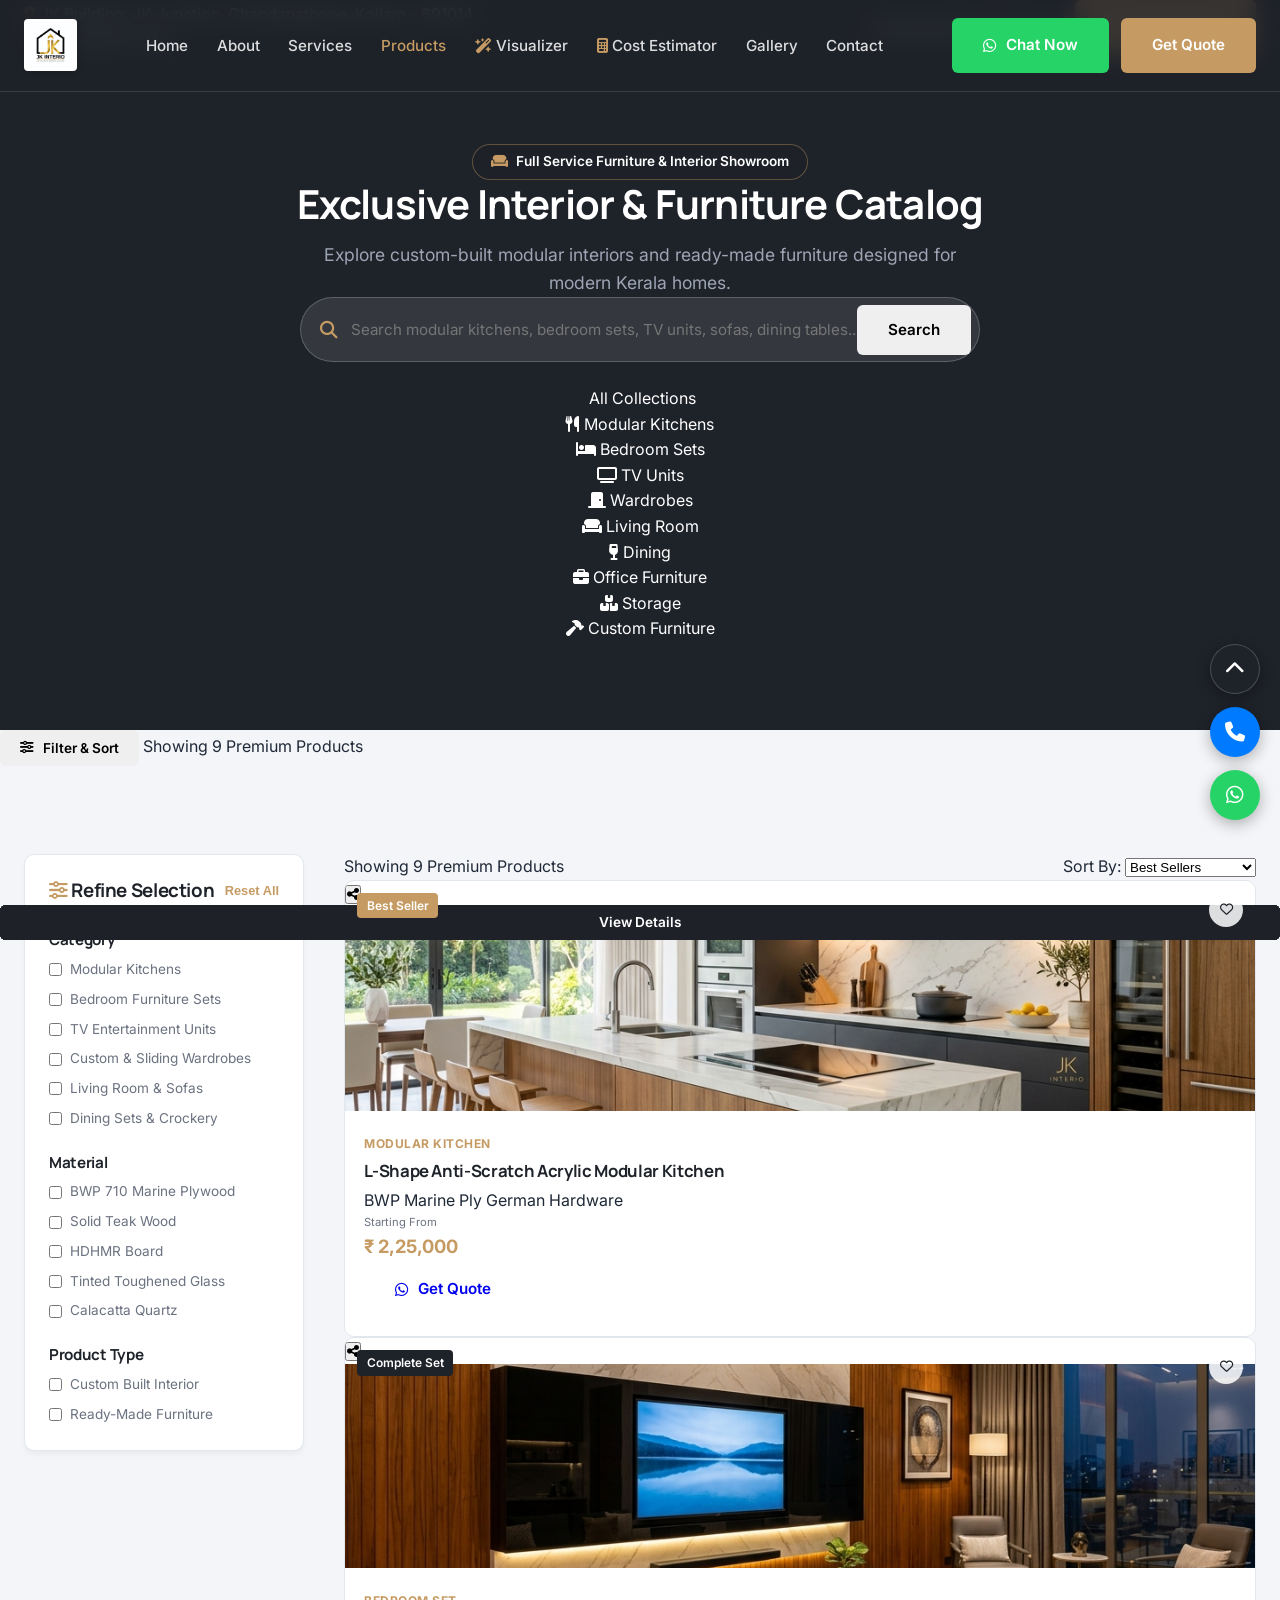
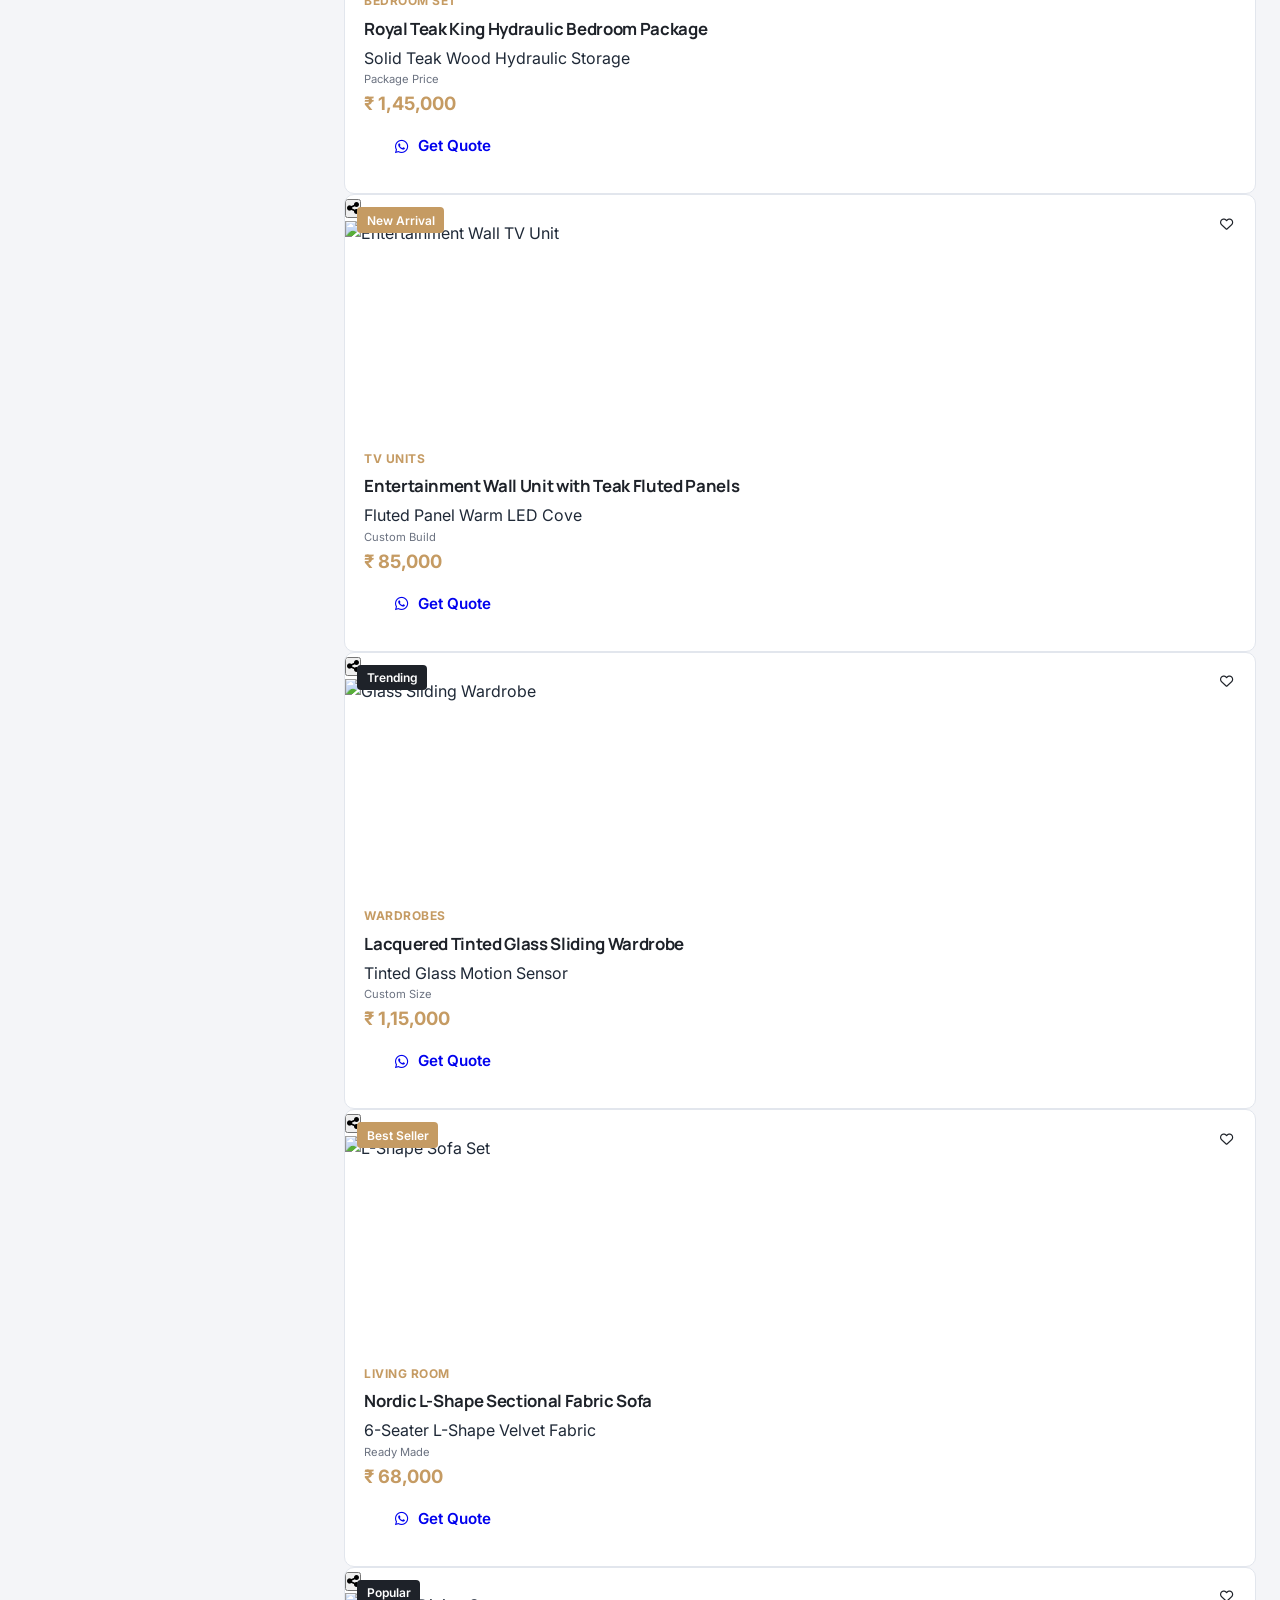
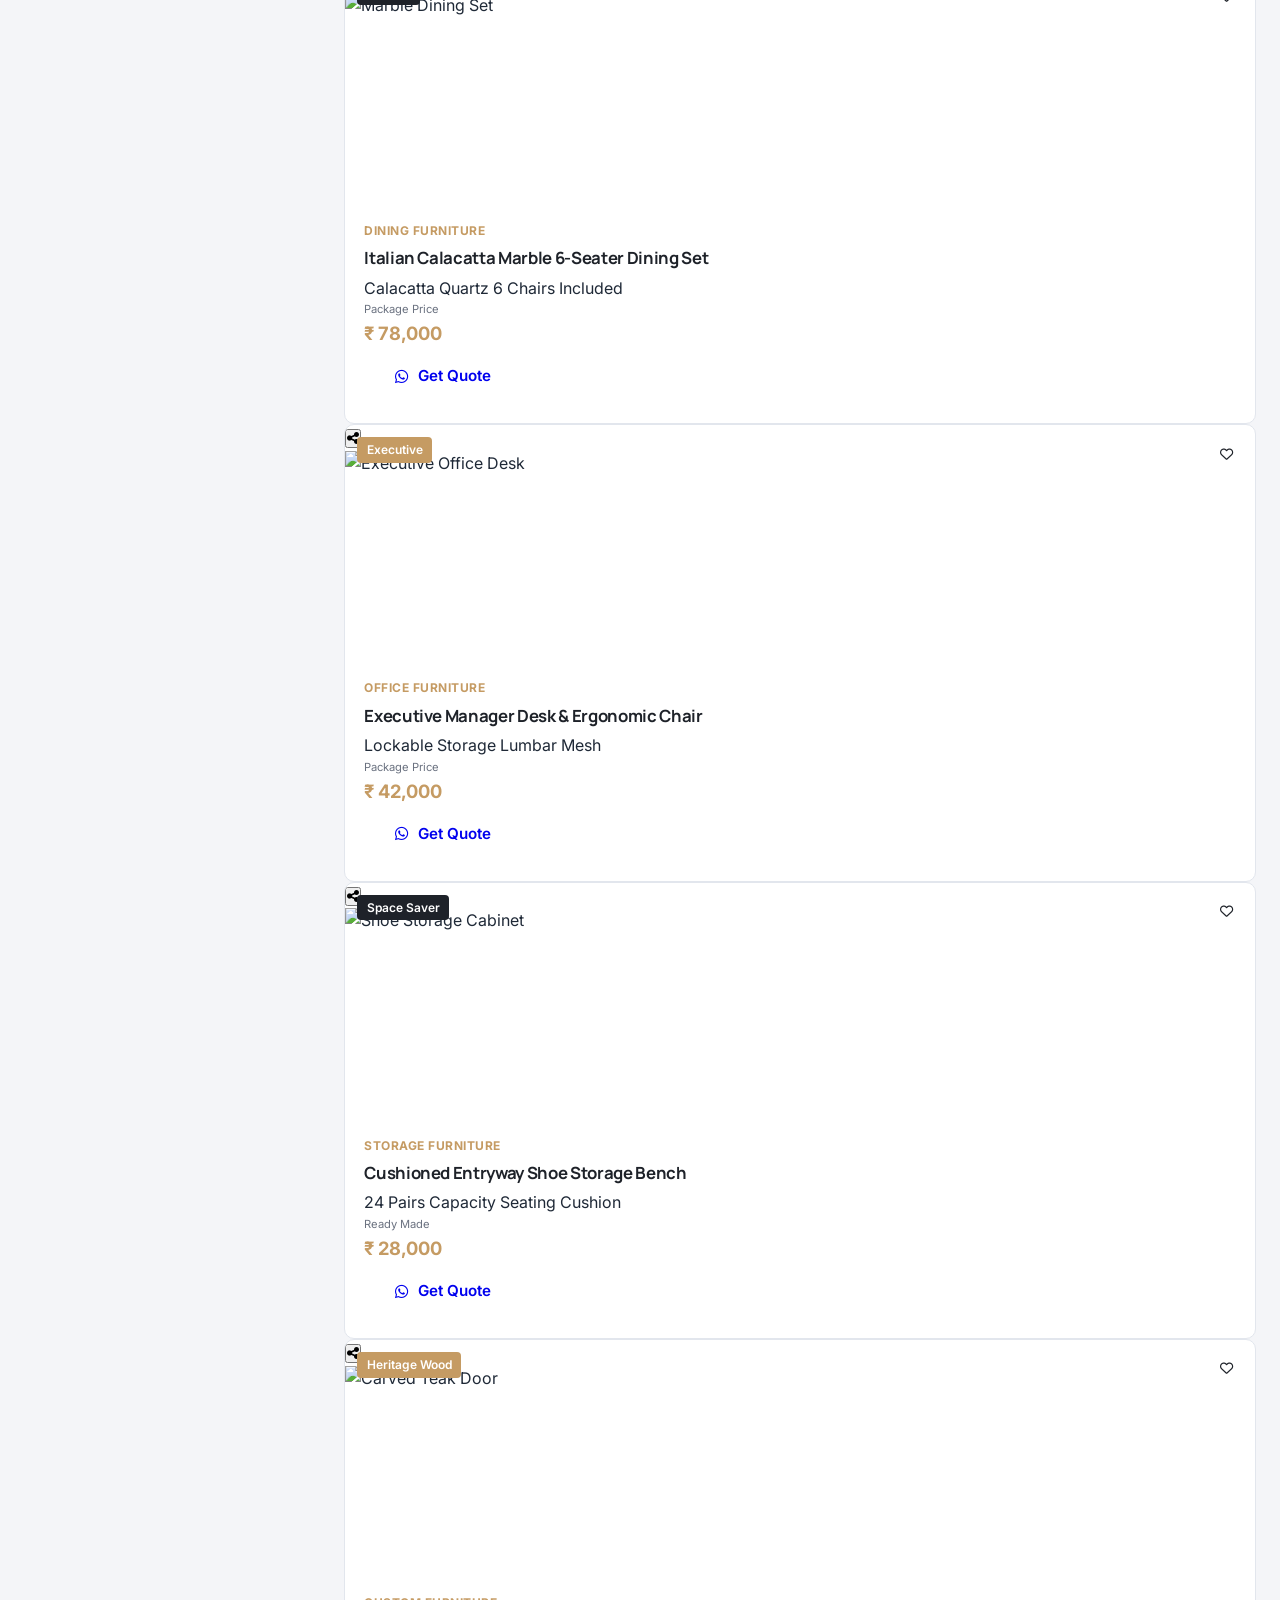
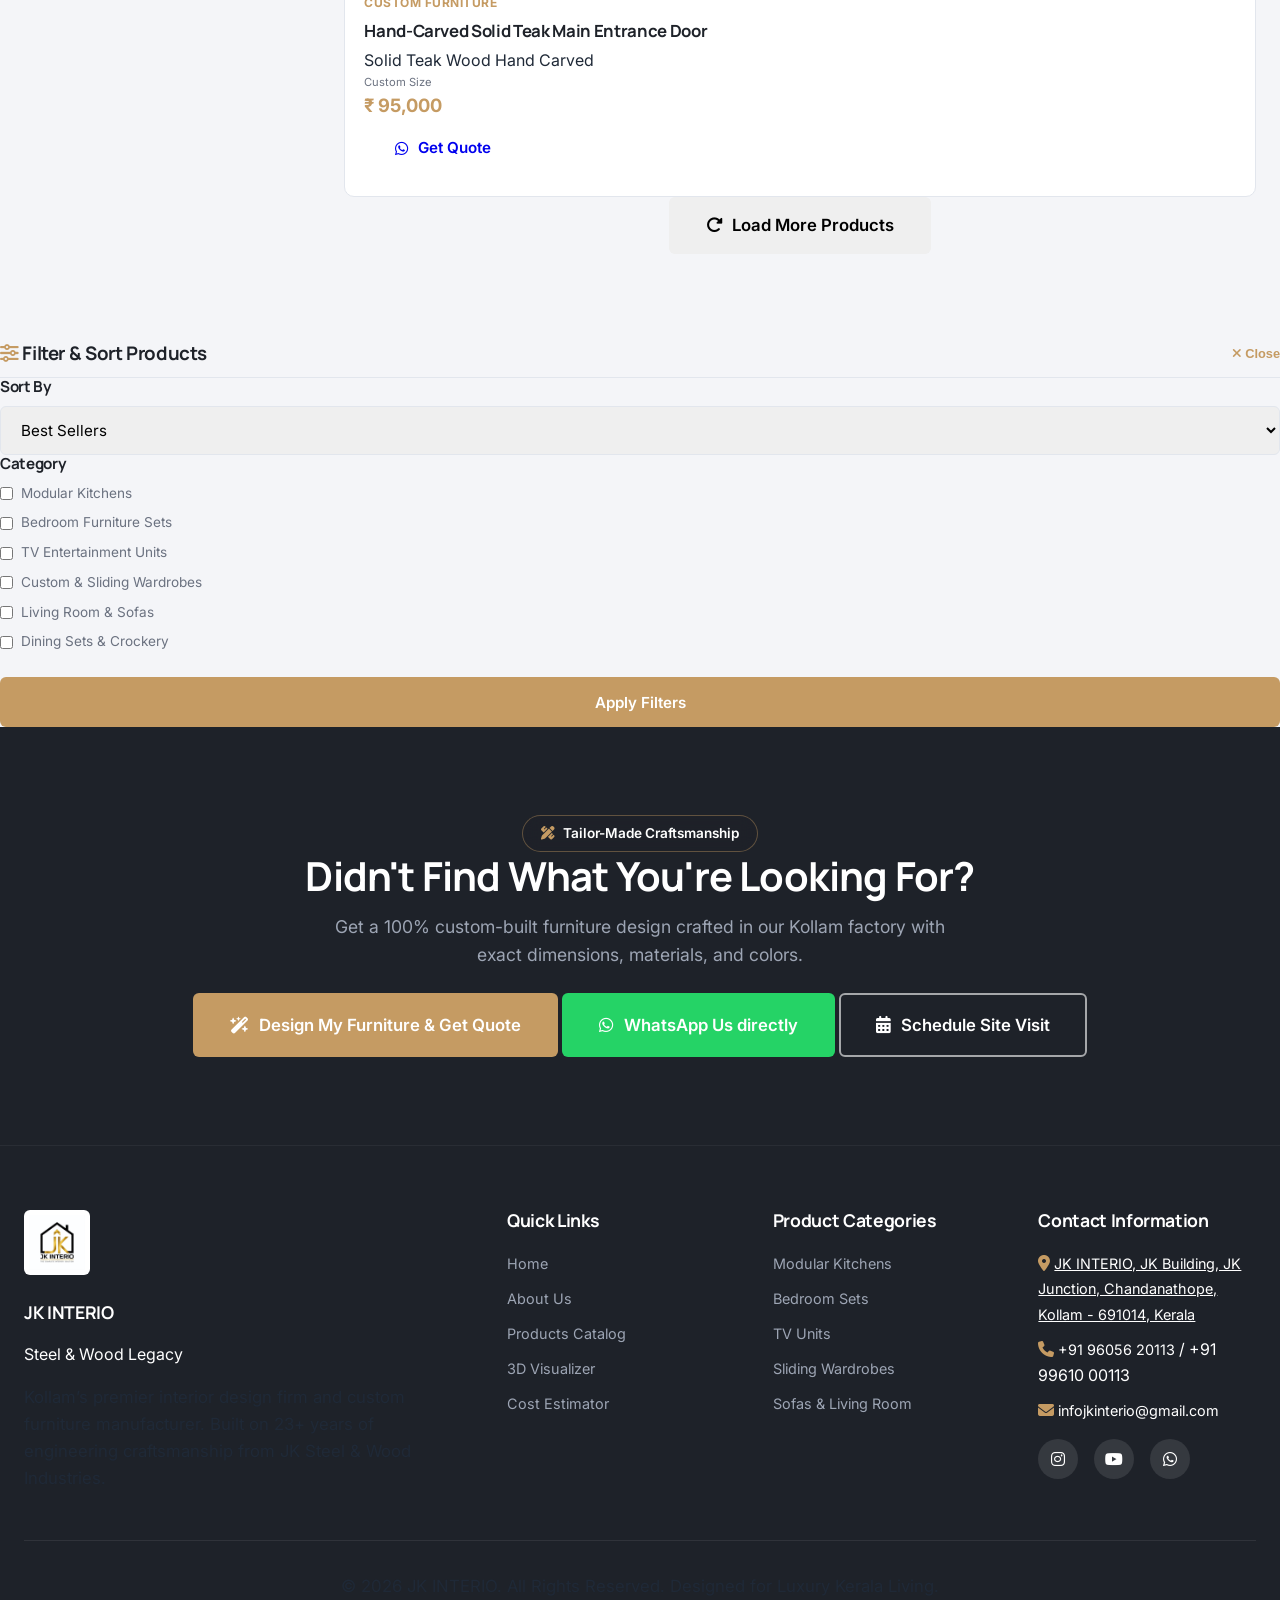
==== products.html @ 335e73d3 "Apply neat and clean minimal UI redesign to Products page with #FAFAFA matte canvas, Forest Green ac" ====
<!DOCTYPE html>
<html lang="en">
<head>
    <meta charset="UTF-8">
    <meta name="viewport" content="width=device-width, initial-scale=1.0">
    <title>Product Catalog - Ready-Made Furniture & Custom Interiors | JK INTERIO</title>
    <meta name="description" content="Explore JK INTERIO's premium collection of modular kitchens, bedroom sets, TV units, wardrobes, sofas, dining tables, and custom furniture in Kollam, Kerala.">
    
    <!-- Google Fonts: Manrope (Headings) & Inter (Body) -->
    <link rel="preconnect" href="https://fonts.googleapis.com">
    <link rel="preconnect" href="https://fonts.gstatic.com" crossorigin>
    <link href="https://fonts.googleapis.com/css2?family=Inter:wght@400;500;600&family=Manrope:wght@600;700;800&display=swap" rel="stylesheet">
    
    <!-- FontAwesome Icons -->
    <link rel="stylesheet" href="https://cdnjs.cloudflare.com/ajax/libs/font-awesome/6.4.0/css/all.min.css">
    
    <meta name="theme-color" content="#1E2229">
    <meta name="apple-mobile-web-app-capable" content="yes">
    <meta name="apple-mobile-web-app-status-bar-style" content="black-translucent">
    <link rel="manifest" href="manifest.json">
    
    <!-- Custom CSS -->
    <link rel="stylesheet" href="assets/css/style.css">
</head>
<body class="bg-light">

    <!-- Top Announcement Bar -->
    <div class="top-bar bg-dark text-white py-1">
        <div class="container flex-between">
            <div class="top-info">
                <span><i class="fa-solid fa-location-dot text-gold"></i> JK Building, JK Junction, Chandanathope, Kollam - 691014</span>
                <span class="ml-3 hide-mobile"><i class="fa-solid fa-phone text-gold"></i> +91 96056 20113</span>
            </div>
            <div class="top-actions">
                <a href="https://www.instagram.com/jkinterio2.0?igsh=MTUzcTczbXhhd2ZnYg==" target="_blank" class="text-white mr-2"><i class="fa-brands fa-instagram text-gold"></i> @jkinterio2.0</a>
                <a href="https://www.youtube.com/@jkjunction1505" target="_blank" class="text-white mr-2"><i class="fa-brands fa-youtube text-gold"></i> YouTube</a>
                <a href="https://wa.me/919605620113" target="_blank" class="btn btn-primary btn-xs"><i class="fa-brands fa-whatsapp"></i> Quick Inquiry</a>
            </div>
        </div>
    </div>

    <!-- Navigation Header -->
    <header class="navbar" id="navbar">
        <div class="container nav-container">
            <a href="index.html" class="brand-logo" id="brand-logo">
                <img src="assets/images/logo.jpg" alt="JK INTERIO Logo" class="nav-logo-img">
            </a>
            
            <nav class="nav-menu" id="nav-menu">
                <ul class="nav-list">
                    <li class="nav-item"><a href="index.html#home" class="nav-link">Home</a></li>
                    <li class="nav-item"><a href="index.html#about" class="nav-link">About</a></li>
                    <li class="nav-item"><a href="index.html#services" class="nav-link">Services</a></li>
                    <li class="nav-item"><a href="products.html" class="nav-link active">Products</a></li>
                    <li class="nav-item"><a href="index.html#visualizer" class="nav-link"><i class="fa-solid fa-wand-magic-sparkles text-gold"></i> Visualizer</a></li>
                    <li class="nav-item"><a href="index.html#estimator" class="nav-link"><i class="fa-solid fa-calculator text-gold"></i> Cost Estimator</a></li>
                    <li class="nav-item"><a href="index.html#gallery" class="nav-link">Gallery</a></li>
                    <li class="nav-item"><a href="index.html#contact" class="nav-link">Contact</a></li>
                </ul>
            </nav>

            <div class="nav-actions">
                <a href="https://wa.me/919605620113?text=Hi%20JK%20Interio%2C%20I%20am%20browsing%20your%20products%20catalog." target="_blank" class="btn btn-whatsapp hide-mobile">
                    <i class="fa-brands fa-whatsapp"></i> Chat Now
                </a>
                <a href="index.html#estimator" class="btn btn-primary id-btn-quote">Get Quote</a>
                <button class="mobile-toggle" id="mobile-toggle" aria-label="Toggle Navigation Menu">
                    <i class="fa-solid fa-bars"></i>
                </button>
            </div>
        </div>
    </header>

    <!-- Hero Search Banner -->
    <section class="catalog-hero section-padding bg-dark text-white text-center">
        <div class="container">
            <span class="badge badge-hero"><i class="fa-solid fa-couch text-gold"></i> Full Service Furniture & Interior Showroom</span>
            <h1 class="section-title text-white">Exclusive Interior & Furniture Catalog</h1>
            <p class="section-description text-light">Explore custom-built modular interiors and ready-made furniture designed for modern Kerala homes.</p>

            <!-- Clean Search Input Box -->
            <div class="catalog-search-wrapper mt-4">
                <div class="search-input-group">
                    <i class="fa-solid fa-magnifying-glass search-icon"></i>
                    <input type="text" id="catalog-search-input" class="search-input" placeholder="Search modular kitchens, bedroom sets, TV units, sofas, dining tables...">
                    <button class="btn btn-pill btn-forest" id="catalog-search-btn">Search</button>
                </div>
            </div>

            <!-- Icon-Based Category Selector (Swipeable on Mobile) -->
            <div class="cat-icon-scroll-wrapper mt-4">
                <div class="cat-icon-grid">
                    <div class="cat-icon-card active" data-cat="all"><i class="fa-solid fa-grid-2"></i> <span>All Collections</span></div>
                    <div class="cat-icon-card" data-cat="kitchen"><i class="fa-solid fa-utensils"></i> <span>Modular Kitchens</span></div>
                    <div class="cat-icon-card" data-cat="bedroom"><i class="fa-solid fa-bed"></i> <span>Bedroom Sets</span></div>
                    <div class="cat-icon-card" data-cat="tv_unit"><i class="fa-solid fa-tv"></i> <span>TV Units</span></div>
                    <div class="cat-icon-card" data-cat="wardrobe"><i class="fa-solid fa-door-closed"></i> <span>Wardrobes</span></div>
                    <div class="cat-icon-card" data-cat="living"><i class="fa-solid fa-couch"></i> <span>Living Room</span></div>
                    <div class="cat-icon-card" data-cat="dining"><i class="fa-solid fa-wine-glass"></i> <span>Dining</span></div>
                    <div class="cat-icon-card" data-cat="office"><i class="fa-solid fa-briefcase"></i> <span>Office Furniture</span></div>
                    <div class="cat-icon-card" data-cat="storage"><i class="fa-solid fa-boxes-stacked"></i> <span>Storage</span></div>
                    <div class="cat-icon-card" data-cat="custom"><i class="fa-solid fa-hammer"></i> <span>Custom Furniture</span></div>
                </div>
            </div>
        </div>
    </section>

    <!-- Mobile Filter & Sort Bar -->
    <div class="mobile-filter-bar">
        <button class="btn btn-pill-outline btn-sm" id="open-filter-sheet-btn"><i class="fa-solid fa-sliders"></i> Filter & Sort</button>
        <span class="results-count" id="mobile-results-count">Showing 9 Premium Products</span>
    </div>

    <!-- Main Product Catalog Grid Section -->
    <section class="product-catalog-section section-padding bg-fafafa">
        <div class="container">
            <div class="catalog-layout">
                <!-- Sidebar Filters (Desktop) -->
                <aside class="filter-sidebar">
                    <div class="filter-header">
                        <h3><i class="fa-solid fa-sliders text-gold"></i> Refine Selection</h3>
                        <button class="btn-text-reset" id="reset-filters-btn">Reset All</button>
                    </div>

                    <!-- Category Filter -->
                    <div class="filter-group mt-3">
                        <h4 class="filter-title">Category</h4>
                        <div class="filter-options">
                            <label class="filter-cb"><input type="checkbox" name="cat_filter" value="kitchen"> Modular Kitchens</label>
                            <label class="filter-cb"><input type="checkbox" name="cat_filter" value="bedroom"> Bedroom Furniture Sets</label>
                            <label class="filter-cb"><input type="checkbox" name="cat_filter" value="tv_unit"> TV Entertainment Units</label>
                            <label class="filter-cb"><input type="checkbox" name="cat_filter" value="wardrobe"> Custom & Sliding Wardrobes</label>
                            <label class="filter-cb"><input type="checkbox" name="cat_filter" value="living"> Living Room & Sofas</label>
                            <label class="filter-cb"><input type="checkbox" name="cat_filter" value="dining"> Dining Sets & Crockery</label>
                        </div>
                    </div>

                    <!-- Material Filter -->
                    <div class="filter-group mt-4">
                        <h4 class="filter-title">Material</h4>
                        <div class="filter-options">
                            <label class="filter-cb"><input type="checkbox" name="mat_filter" value="bwp"> BWP 710 Marine Plywood</label>
                            <label class="filter-cb"><input type="checkbox" name="mat_filter" value="teak"> Solid Teak Wood</label>
                            <label class="filter-cb"><input type="checkbox" name="mat_filter" value="hdhmr"> HDHMR Board</label>
                            <label class="filter-cb"><input type="checkbox" name="mat_filter" value="glass"> Tinted Toughened Glass</label>
                            <label class="filter-cb"><input type="checkbox" name="mat_filter" value="quartz"> Calacatta Quartz</label>
                        </div>
                    </div>

                    <!-- Product Type Filter -->
                    <div class="filter-group mt-4">
                        <h4 class="filter-title">Product Type</h4>
                        <div class="filter-options">
                            <label class="filter-cb"><input type="checkbox" name="type_filter" value="custom"> Custom Built Interior</label>
                            <label class="filter-cb"><input type="checkbox" name="type_filter" value="ready"> Ready-Made Furniture</label>
                        </div>
                    </div>
                </aside>

                <!-- Product Grid Area -->
                <main class="catalog-main">
                    <div class="catalog-top-bar flex-between mb-4 hide-mobile">
                        <span class="results-count" id="results-count">Showing 9 Premium Products</span>
                        <div class="sort-wrapper">
                            <label for="sort-select">Sort By: </label>
                            <select id="sort-select" class="form-control-sm">
                                <option value="popular">Best Sellers</option>
                                <option value="price_low">Price: Low to High</option>
                                <option value="price_high">Price: High to Low</option>
                                <option value="newest">New Arrivals</option>
                            </select>
                        </div>
                    </div>

                    <!-- Responsive Product Grid (1 to 6 Cols) -->
                    <div class="responsive-product-grid" id="products-grid">
                        <!-- Product 1: Modular Kitchen -->
                        <div class="product-card" data-cat="kitchen" data-mat="bwp" data-type="custom" data-price="225000">
                            <div class="product-img-box">
                                <span class="prod-badge bg-gold">Best Seller</span>
                                <div class="card-actions-top">
                                    <button class="btn-circle-action btn-wishlist" aria-label="Add to wishlist"><i class="fa-regular fa-heart"></i></button>
                                    <button class="btn-circle-action btn-share" aria-label="Share product"><i class="fa-solid fa-share-nodes"></i></button>
                                </div>
                                <img src="assets/images/after_kitchen.png" alt="Acrylic Modular Kitchen" loading="lazy">
                            </div>
                            <div class="product-info">
                                <div>
                                    <span class="prod-cat">Modular Kitchen</span>
                                    <h4 class="prod-title">L-Shape Anti-Scratch Acrylic Modular Kitchen</h4>
                                    <div class="prod-tags-flex">
                                        <span class="prod-tag">BWP Marine Ply</span>
                                        <span class="prod-tag">German Hardware</span>
                                    </div>
                                </div>
                                <div>
                                    <div class="price-box">
                                        <span class="price-label">Starting From</span>
                                        <span class="price-val">₹ 2,25,000</span>
                                    </div>
                                    <div class="card-cta-group">
                                        <button class="btn btn-pill-outline btn-quick-view" data-id="prod1">View Details</button>
                                        <a href="https://wa.me/919605620113?text=Hi%20JK%20Interio%2C%20I%20am%20interested%20in%20L-Shape%20Acrylic%20Modular%20Kitchen" target="_blank" class="btn btn-pill btn-charcoal"><i class="fa-brands fa-whatsapp"></i> Get Quote</a>
                                    </div>
                                </div>
                            </div>
                        </div>

                        <!-- Product 2: Bedroom Set -->
                        <div class="product-card" data-cat="bedroom" data-mat="teak" data-type="ready" data-price="145000">
                            <div class="product-img-box">
                                <span class="prod-badge">Complete Set</span>
                                <div class="card-actions-top">
                                    <button class="btn-circle-action btn-wishlist" aria-label="Add to wishlist"><i class="fa-regular fa-heart"></i></button>
                                    <button class="btn-circle-action btn-share" aria-label="Share product"><i class="fa-solid fa-share-nodes"></i></button>
                                </div>
                                <img src="assets/images/after_living.png" alt="Luxury King Bedroom Set" loading="lazy">
                            </div>
                            <div class="product-info">
                                <div>
                                    <span class="prod-cat">Bedroom Set</span>
                                    <h4 class="prod-title">Royal Teak King Hydraulic Bedroom Package</h4>
                                    <div class="prod-tags-flex">
                                        <span class="prod-tag">Solid Teak Wood</span>
                                        <span class="prod-tag">Hydraulic Storage</span>
                                    </div>
                                </div>
                                <div>
                                    <div class="price-box">
                                        <span class="price-label">Package Price</span>
                                        <span class="price-val">₹ 1,45,000</span>
                                    </div>
                                    <div class="card-cta-group">
                                        <button class="btn btn-pill-outline btn-quick-view" data-id="prod2">View Details</button>
                                        <a href="https://wa.me/919605620113?text=Hi%20JK%20Interio%2C%20I%20am%20interested%20in%20Royal%20Teak%20Bedroom%20Package" target="_blank" class="btn btn-pill btn-charcoal"><i class="fa-brands fa-whatsapp"></i> Get Quote</a>
                                    </div>
                                </div>
                            </div>
                        </div>

                        <!-- Product 3: TV Entertainment Unit -->
                        <div class="product-card" data-cat="tv_unit" data-mat="hdhmr" data-type="custom" data-price="85000">
                            <div class="product-img-box">
                                <span class="prod-badge bg-gold">New Arrival</span>
                                <div class="card-actions-top">
                                    <button class="btn-circle-action btn-wishlist" aria-label="Add to wishlist"><i class="fa-regular fa-heart"></i></button>
                                    <button class="btn-circle-action btn-share" aria-label="Share product"><i class="fa-solid fa-share-nodes"></i></button>
                                </div>
                                <img src="https://images.unsplash.com/photo-1600585154340-be6161a56a0c?auto=format&fit=crop&w=600&q=80" alt="Entertainment Wall TV Unit" loading="lazy">
                            </div>
                            <div class="product-info">
                                <div>
                                    <span class="prod-cat">TV Units</span>
                                    <h4 class="prod-title">Entertainment Wall Unit with Teak Fluted Panels</h4>
                                    <div class="prod-tags-flex">
                                        <span class="prod-tag">Fluted Panel</span>
                                        <span class="prod-tag">Warm LED Cove</span>
                                    </div>
                                </div>
                                <div>
                                    <div class="price-box">
                                        <span class="price-label">Custom Build</span>
                                        <span class="price-val">₹ 85,000</span>
                                    </div>
                                    <div class="card-cta-group">
                                        <button class="btn btn-pill-outline btn-quick-view" data-id="prod3">View Details</button>
                                        <a href="https://wa.me/919605620113?text=Hi%20JK%20Interio%2C%20I%20am%20interested%20in%20Entertainment%20TV%20Unit" target="_blank" class="btn btn-pill btn-charcoal"><i class="fa-brands fa-whatsapp"></i> Get Quote</a>
                                    </div>
                                </div>
                            </div>
                        </div>

                        <!-- Product 4: Wardrobe -->
                        <div class="product-card" data-cat="wardrobe" data-mat="glass" data-type="custom" data-price="115000">
                            <div class="product-img-box">
                                <span class="prod-badge">Trending</span>
                                <div class="card-actions-top">
                                    <button class="btn-circle-action btn-wishlist" aria-label="Add to wishlist"><i class="fa-regular fa-heart"></i></button>
                                    <button class="btn-circle-action btn-share" aria-label="Share product"><i class="fa-solid fa-share-nodes"></i></button>
                                </div>
                                <img src="https://images.unsplash.com/photo-1558882224-dda166733046?auto=format&fit=crop&w=600&q=80" alt="Glass Sliding Wardrobe" loading="lazy">
                            </div>
                            <div class="product-info">
                                <div>
                                    <span class="prod-cat">Wardrobes</span>
                                    <h4 class="prod-title">Lacquered Tinted Glass Sliding Wardrobe</h4>
                                    <div class="prod-tags-flex">
                                        <span class="prod-tag">Tinted Glass</span>
                                        <span class="prod-tag">Motion Sensor</span>
                                    </div>
                                </div>
                                <div>
                                    <div class="price-box">
                                        <span class="price-label">Custom Size</span>
                                        <span class="price-val">₹ 1,15,000</span>
                                    </div>
                                    <div class="card-cta-group">
                                        <button class="btn btn-pill-outline btn-quick-view" data-id="prod4">View Details</button>
                                        <a href="https://wa.me/919605620113?text=Hi%20JK%20Interio%2C%20I%20am%20interested%20in%20Tinted%20Glass%20Wardrobe" target="_blank" class="btn btn-pill btn-charcoal"><i class="fa-brands fa-whatsapp"></i> Get Quote</a>
                                    </div>
                                </div>
                            </div>
                        </div>

                        <!-- Product 5: Living Room Sofa -->
                        <div class="product-card" data-cat="living" data-mat="teak" data-type="ready" data-price="68000">
                            <div class="product-img-box">
                                <span class="prod-badge bg-gold">Best Seller</span>
                                <div class="card-actions-top">
                                    <button class="btn-circle-action btn-wishlist" aria-label="Add to wishlist"><i class="fa-regular fa-heart"></i></button>
                                    <button class="btn-circle-action btn-share" aria-label="Share product"><i class="fa-solid fa-share-nodes"></i></button>
                                </div>
                                <img src="https://images.unsplash.com/photo-1555041469-a586c61ea9bc?auto=format&fit=crop&w=600&q=80" alt="L-Shape Sofa Set" loading="lazy">
                            </div>
                            <div class="product-info">
                                <div>
                                    <span class="prod-cat">Living Room</span>
                                    <h4 class="prod-title">Nordic L-Shape Sectional Fabric Sofa</h4>
                                    <div class="prod-tags-flex">
                                        <span class="prod-tag">6-Seater L-Shape</span>
                                        <span class="prod-tag">Velvet Fabric</span>
                                    </div>
                                </div>
                                <div>
                                    <div class="price-box">
                                        <span class="price-label">Ready Made</span>
                                        <span class="price-val">₹ 68,000</span>
                                    </div>
                                    <div class="card-cta-group">
                                        <button class="btn btn-pill-outline btn-quick-view" data-id="prod5">View Details</button>
                                        <a href="https://wa.me/919605620113?text=Hi%20JK%20Interio%2C%20I%20am%20interested%20in%20Nordic%20L-Shape%20Sofa" target="_blank" class="btn btn-pill btn-charcoal"><i class="fa-brands fa-whatsapp"></i> Get Quote</a>
                                    </div>
                                </div>
                            </div>
                        </div>

                        <!-- Product 6: Dining Set -->
                        <div class="product-card" data-cat="dining" data-mat="quartz" data-type="ready" data-price="78000">
                            <div class="product-img-box">
                                <span class="prod-badge">Popular</span>
                                <div class="card-actions-top">
                                    <button class="btn-circle-action btn-wishlist" aria-label="Add to wishlist"><i class="fa-regular fa-heart"></i></button>
                                    <button class="btn-circle-action btn-share" aria-label="Share product"><i class="fa-solid fa-share-nodes"></i></button>
                                </div>
                                <img src="https://images.unsplash.com/photo-1617806118233-18e1de247200?auto=format&fit=crop&w=600&q=80" alt="Marble Dining Set" loading="lazy">
                            </div>
                            <div class="product-info">
                                <div>
                                    <span class="prod-cat">Dining Furniture</span>
                                    <h4 class="prod-title">Italian Calacatta Marble 6-Seater Dining Set</h4>
                                    <div class="prod-tags-flex">
                                        <span class="prod-tag">Calacatta Quartz</span>
                                        <span class="prod-tag">6 Chairs Included</span>
                                    </div>
                                </div>
                                <div>
                                    <div class="price-box">
                                        <span class="price-label">Package Price</span>
                                        <span class="price-val">₹ 78,000</span>
                                    </div>
                                    <div class="card-cta-group">
                                        <button class="btn btn-pill-outline btn-quick-view" data-id="prod6">View Details</button>
                                        <a href="https://wa.me/919605620113?text=Hi%20JK%20Interio%2C%20I%20am%20interested%20in%20Italian%20Marble%20Dining%20Set" target="_blank" class="btn btn-pill btn-charcoal"><i class="fa-brands fa-whatsapp"></i> Get Quote</a>
                                    </div>
                                </div>
                            </div>
                        </div>

                        <!-- Product 7: Office Desk -->
                        <div class="product-card" data-cat="office" data-mat="bwp" data-type="ready" data-price="42000">
                            <div class="product-img-box">
                                <span class="prod-badge bg-gold">Executive</span>
                                <div class="card-actions-top">
                                    <button class="btn-circle-action btn-wishlist" aria-label="Add to wishlist"><i class="fa-regular fa-heart"></i></button>
                                    <button class="btn-circle-action btn-share" aria-label="Share product"><i class="fa-solid fa-share-nodes"></i></button>
                                </div>
                                <img src="https://images.unsplash.com/photo-1524758631624-e2822e304c36?auto=format&fit=crop&w=600&q=80" alt="Executive Office Desk" loading="lazy">
                            </div>
                            <div class="product-info">
                                <div>
                                    <span class="prod-cat">Office Furniture</span>
                                    <h4 class="prod-title">Executive Manager Desk & Ergonomic Chair</h4>
                                    <div class="prod-tags-flex">
                                        <span class="prod-tag">Lockable Storage</span>
                                        <span class="prod-tag">Lumbar Mesh</span>
                                    </div>
                                </div>
                                <div>
                                    <div class="price-box">
                                        <span class="price-label">Package Price</span>
                                        <span class="price-val">₹ 42,000</span>
                                    </div>
                                    <div class="card-cta-group">
                                        <button class="btn btn-pill-outline btn-quick-view" data-id="prod7">View Details</button>
                                        <a href="https://wa.me/919605620113?text=Hi%20JK%20Interio%2C%20I%20am%20interested%20in%20Executive%20Office%20Desk" target="_blank" class="btn btn-pill btn-charcoal"><i class="fa-brands fa-whatsapp"></i> Get Quote</a>
                                    </div>
                                </div>
                            </div>
                        </div>

                        <!-- Product 8: Storage Bench -->
                        <div class="product-card" data-cat="storage" data-mat="teak" data-type="ready" data-price="28000">
                            <div class="product-img-box">
                                <span class="prod-badge">Space Saver</span>
                                <div class="card-actions-top">
                                    <button class="btn-circle-action btn-wishlist" aria-label="Add to wishlist"><i class="fa-regular fa-heart"></i></button>
                                    <button class="btn-circle-action btn-share" aria-label="Share product"><i class="fa-solid fa-share-nodes"></i></button>
                                </div>
                                <img src="https://images.unsplash.com/photo-1595428774223-ef52624120d2?auto=format&fit=crop&w=600&q=80" alt="Shoe Storage Cabinet" loading="lazy">
                            </div>
                            <div class="product-info">
                                <div>
                                    <span class="prod-cat">Storage Furniture</span>
                                    <h4 class="prod-title">Cushioned Entryway Shoe Storage Bench</h4>
                                    <div class="prod-tags-flex">
                                        <span class="prod-tag">24 Pairs Capacity</span>
                                        <span class="prod-tag">Seating Cushion</span>
                                    </div>
                                </div>
                                <div>
                                    <div class="price-box">
                                        <span class="price-label">Ready Made</span>
                                        <span class="price-val">₹ 28,000</span>
                                    </div>
                                    <div class="card-cta-group">
                                        <button class="btn btn-pill-outline btn-quick-view" data-id="prod8">View Details</button>
                                        <a href="https://wa.me/919605620113?text=Hi%20JK%20Interio%2C%20I%20am%20interested%20in%20Cushioned%20Shoe%20Rack" target="_blank" class="btn btn-pill btn-charcoal"><i class="fa-brands fa-whatsapp"></i> Get Quote</a>
                                    </div>
                                </div>
                            </div>
                        </div>

                        <!-- Product 9: Custom Main Door -->
                        <div class="product-card" data-cat="custom" data-mat="teak" data-type="custom" data-price="95000">
                            <div class="product-img-box">
                                <span class="prod-badge bg-gold">Heritage Wood</span>
                                <div class="card-actions-top">
                                    <button class="btn-circle-action btn-wishlist" aria-label="Add to wishlist"><i class="fa-regular fa-heart"></i></button>
                                    <button class="btn-circle-action btn-share" aria-label="Share product"><i class="fa-solid fa-share-nodes"></i></button>
                                </div>
                                <img src="https://images.unsplash.com/photo-1513694203232-719a280e022f?auto=format&fit=crop&w=600&q=80" alt="Carved Teak Door" loading="lazy">
                            </div>
                            <div class="product-info">
                                <div>
                                    <span class="prod-cat">Custom Furniture</span>
                                    <h4 class="prod-title">Hand-Carved Solid Teak Main Entrance Door</h4>
                                    <div class="prod-tags-flex">
                                        <span class="prod-tag">Solid Teak Wood</span>
                                        <span class="prod-tag">Hand Carved</span>
                                    </div>
                                </div>
                                <div>
                                    <div class="price-box">
                                        <span class="price-label">Custom Size</span>
                                        <span class="price-val">₹ 95,000</span>
                                    </div>
                                    <div class="card-cta-group">
                                        <button class="btn btn-pill-outline btn-quick-view" data-id="prod9">View Details</button>
                                        <a href="https://wa.me/919605620113?text=Hi%20JK%20Interio%2C%20I%20am%20interested%20in%20Solid%20Teak%20Main%20Door" target="_blank" class="btn btn-pill btn-charcoal"><i class="fa-brands fa-whatsapp"></i> Get Quote</a>
                                    </div>
                                </div>
                            </div>
                        </div>
                    </div>

                    <!-- Load More Products CTA -->
                    <div class="text-center mt-5">
                        <button class="btn btn-pill-outline btn-lg" id="load-more-btn"><i class="fa-solid fa-rotate-right"></i> Load More Products</button>
                    </div>
                </main>
            </div>
        </div>
    </section>

    <!-- Mobile Bottom-Sheet Filter Panel -->
    <div class="bottom-sheet-overlay" id="filter-bottom-sheet">
        <div class="bottom-sheet-card">
            <div class="sheet-handle"></div>
            <div class="filter-header mb-3">
                <h3><i class="fa-solid fa-sliders text-gold"></i> Filter & Sort Products</h3>
                <button class="btn-text-reset" id="close-filter-sheet-btn"><i class="fa-solid fa-xmark"></i> Close</button>
            </div>
            
            <!-- Sort Options -->
            <div class="filter-group mb-3">
                <h4 class="filter-title">Sort By</h4>
                <select id="mobile-sort-select" class="form-control mb-3">
                    <option value="popular">Best Sellers</option>
                    <option value="price_low">Price: Low to High</option>
                    <option value="price_high">Price: High to Low</option>
                    <option value="newest">New Arrivals</option>
                </select>
            </div>

            <!-- Category Filter -->
            <div class="filter-group mb-3">
                <h4 class="filter-title">Category</h4>
                <div class="filter-options">
                    <label class="filter-cb"><input type="checkbox" name="cat_filter" value="kitchen"> Modular Kitchens</label>
                    <label class="filter-cb"><input type="checkbox" name="cat_filter" value="bedroom"> Bedroom Furniture Sets</label>
                    <label class="filter-cb"><input type="checkbox" name="cat_filter" value="tv_unit"> TV Entertainment Units</label>
                    <label class="filter-cb"><input type="checkbox" name="cat_filter" value="wardrobe"> Custom & Sliding Wardrobes</label>
                    <label class="filter-cb"><input type="checkbox" name="cat_filter" value="living"> Living Room & Sofas</label>
                    <label class="filter-cb"><input type="checkbox" name="cat_filter" value="dining"> Dining Sets & Crockery</label>
                </div>
            </div>

            <button class="btn btn-primary btn-block mt-4" id="apply-filters-btn">Apply Filters</button>
        </div>
    </div>

    <!-- Custom Furniture Design CTA -->
    <section class="custom-cta-section section-padding bg-dark text-white text-center">
        <div class="container">
            <span class="badge badge-hero"><i class="fa-solid fa-pen-ruler text-gold"></i> Tailor-Made Craftsmanship</span>
            <h2 class="section-title text-white">Didn't Find What You're Looking For?</h2>
            <p class="section-description text-light">Get a 100% custom-built furniture design crafted in our Kollam factory with exact dimensions, materials, and colors.</p>
            <div class="cta-buttons mt-4">
                <a href="index.html#estimator" class="btn btn-primary btn-lg"><i class="fa-solid fa-wand-magic-sparkles"></i> Design My Furniture & Get Quote</a>
                <a href="https://wa.me/919605620113?text=Hi%20JK%20Interio%2C%20I%20want%20to%20request%20a%20custom%20furniture%20design" target="_blank" class="btn btn-whatsapp btn-lg"><i class="fa-brands fa-whatsapp"></i> WhatsApp Us directly</a>
                <a href="index.html#contact" class="btn btn-outline btn-lg"><i class="fa-solid fa-calendar-days"></i> Schedule Site Visit</a>
            </div>
        </div>
    </section>

    <!-- Footer -->
    <footer class="footer bg-dark text-white">
        <div class="container">
            <div class="footer-grid">
                <div class="footer-col brand-col">
                    <div class="footer-logo">
                        <img src="assets/images/logo.jpg" alt="JK INTERIO Logo" class="footer-logo-img">
                        <div>
                            <h4 class="brand-title">JK INTERIO</h4>
                            <span class="brand-tagline">Steel & Wood Legacy</span>
                        </div>
                    </div>
                    <p class="footer-desc mt-3">
                        Kollam’s premier interior design firm and custom furniture manufacturer. Built on 23+ years of engineering craftsmanship from JK Steel & Wood Industries.
                    </p>
                </div>

                <div class="footer-col">
                    <h4 class="footer-title">Quick Links</h4>
                    <ul class="footer-links">
                        <li><a href="index.html#home">Home</a></li>
                        <li><a href="index.html#about">About Us</a></li>
                        <li><a href="products.html">Products Catalog</a></li>
                        <li><a href="index.html#visualizer">3D Visualizer</a></li>
                        <li><a href="index.html#estimator">Cost Estimator</a></li>
                    </ul>
                </div>

                <div class="footer-col">
                    <h4 class="footer-title">Product Categories</h4>
                    <ul class="footer-links">
                        <li><a href="products.html?cat=kitchen">Modular Kitchens</a></li>
                        <li><a href="products.html?cat=bedroom">Bedroom Sets</a></li>
                        <li><a href="products.html?cat=tv_unit">TV Units</a></li>
                        <li><a href="products.html?cat=wardrobe">Sliding Wardrobes</a></li>
                        <li><a href="products.html?cat=living">Sofas & Living Room</a></li>
                    </ul>
                </div>

                <div class="footer-col">
                    <h4 class="footer-title">Contact Information</h4>
                    <ul class="footer-contact-list">
                        <li>
                            <i class="fa-solid fa-location-dot text-gold"></i>
                            <span><a href="https://www.google.com/maps/place/JK+Interio/@8.9314688,76.6360294,19z/data=!4m6!3m5!1s0x3b05e34400dd8e37:0x53a797e6b0e69754!8m2!3d8.9316887!4d76.635861!16s%2Fg%2F11j352w01v?entry=ttu&g_ep=EgoyMDI2MDgwMi4wIKXMDSoASAFQAw%3D%3D" target="_blank" style="color: inherit; text-decoration: underline;">JK INTERIO, JK Building, JK Junction, Chandanathope, Kollam - 691014, Kerala</a></span>
                        </li>
                        <li>
                            <i class="fa-solid fa-phone text-gold"></i>
                            <span><a href="tel:+919605620113" class="text-white">+91 96056 20113</a> / +91 99610 00113</span>
                        </li>
                        <li>
                            <i class="fa-solid fa-envelope text-gold"></i>
                            <span><a href="mailto:infojkinterio@gmail.com" class="text-white">infojkinterio@gmail.com</a></span>
                        </li>
                    </ul>
                    <div class="social-links mt-3">
                        <a href="https://www.instagram.com/jkinterio2.0?igsh=MTUzcTczbXhhd2ZnYg==" target="_blank" aria-label="Instagram (@jkinterio2.0)"><i class="fa-brands fa-instagram"></i></a>
                        <a href="https://www.youtube.com/@jkjunction1505" target="_blank" aria-label="YouTube Channel (@jkjunction1505)"><i class="fa-brands fa-youtube"></i></a>
                        <a href="https://wa.me/919605620113" target="_blank" aria-label="WhatsApp"><i class="fa-brands fa-whatsapp"></i></a>
                    </div>
                </div>
            </div>

            <div class="footer-bottom text-center mt-5 pt-3">
                <p>&copy; 2026 JK INTERIO. All Rights Reserved. Designed for Luxury Kerala Living.</p>
            </div>
        </div>
    </footer>

    <!-- Quick View Modal -->
    <div class="modal-overlay" id="quick-view-modal" style="display:none;">
        <div class="modal-card">
            <button class="modal-close" id="quick-view-close">&times;</button>
            <div class="grid grid-2" id="quick-view-body">
                <div class="qv-img-box">
                    <img id="qv-img" src="assets/images/after_kitchen.png" alt="Product Image">
                </div>
                <div class="qv-details">
                    <span class="badge badge-hero" id="qv-cat">Modular Kitchen</span>
                    <h3 id="qv-title">L-Shape Anti-Scratch Acrylic Modular Kitchen</h3>
                    <p id="qv-desc">Full factory precision CNC edge banding with marine grade plywood.</p>
                    <div class="qv-price-box mt-3 mb-3">
                        <span class="price-label">Price Estimate</span>
                        <h2 id="qv-price">₹ 2,25,000</h2>
                    </div>
                    <ul class="qv-features-list mb-4">
                        <li><i class="fa-solid fa-check text-gold"></i> 10-Year Water & Termite Anti-Swelling Guarantee</li>
                        <li><i class="fa-solid fa-check text-gold"></i> Soft-Close Motion German Hettich Fittings</li>
                        <li><i class="fa-solid fa-check text-gold"></i> Easy EMI Available (Zero Downpayment options)</li>
                    </ul>
                    <div class="qv-actions flex-between">
                        <a href="https://wa.me/919605620113" target="_blank" id="qv-whatsapp-link" class="btn btn-whatsapp"><i class="fa-brands fa-whatsapp"></i> Inquiry via WhatsApp</a>
                        <a href="index.html#estimator" class="btn btn-primary"><i class="fa-solid fa-calculator"></i> Calculate Custom BOQ</a>
                    </div>
                </div>
            </div>
        </div>
    </div>

    <!-- Floating Action Buttons -->
    <div class="fab-wrapper" id="fab-wrapper">
        <button class="fab-btn fab-top" id="scroll-top-btn" aria-label="Scroll to top"><i class="fa-solid fa-chevron-up"></i></button>
        <a href="tel:+919605620113" class="fab-btn fab-call" aria-label="Call Helpline"><i class="fa-solid fa-phone"></i></a>
        <a href="https://wa.me/919605620113?text=Hi%20JK%20Interio%2C%20I%20am%20browsing%20your%20products%20catalog%20and%20need%20assistance." target="_blank" class="fab-btn fab-wa" aria-label="WhatsApp Chat"><i class="fa-brands fa-whatsapp"></i></a>
    </div>

    <!-- Sticky Bottom App Navigation Bar for Mobile -->
    <div class="sticky-bottom-bar">
        <a href="index.html#home" class="sticky-item"><i class="fa-solid fa-house"></i><span>Home</span></a>
        <a href="products.html" class="sticky-item active"><i class="fa-solid fa-couch"></i><span>Products</span></a>
        <a href="index.html#gallery" class="sticky-item"><i class="fa-solid fa-images"></i><span>Gallery</span></a>
        <a href="index.html#estimator" class="sticky-item sticky-quote"><i class="fa-solid fa-calculator"></i><span>Quote</span></a>
        <a href="index.html#contact" class="sticky-item sticky-wa"><i class="fa-brands fa-whatsapp"></i><span>Contact</span></a>
    </div>

    <!-- Custom JS -->
    <script src="assets/js/script.js"></script>
</body>
</html>
---- assets/css/style.css ----
/* JK INTERIO - Comprehensive Design System & Stylesheet */

:root {
    /* Color Palette */
    --primary-color: #C59B63;       /* Royal Wood Gold */
    --primary-dark: #A37B45;
    --primary-light: #E8D3B4;
    --secondary-color: #1E2229;     /* Charcoal Grey */
    --accent-dark: #12151B;         /* Darkest Charcoal */
    --bg-matte: #FDFDFD;            /* Matte White */
    --bg-light: #F4F5F8;            /* Soft Grey */
    --olive-accent: #4A5D4E;        /* Olive Green */
    --text-main: #23272F;
    --text-muted: #626977;
    --text-light: #9DA5B4;
    --border-color: #E2E6ED;
    --whatsapp-green: #25D366;

    /* Glassmorphism & Shadow */
    --glass-bg: rgba(30, 34, 41, 0.85);
    --glass-border: rgba(255, 255, 255, 0.12);
    --glass-card: rgba(255, 255, 255, 0.9);
    --shadow-sm: 0 4px 6px -1px rgba(0, 0, 0, 0.05);
    --shadow-md: 0 10px 30px -5px rgba(0, 0, 0, 0.08);
    --shadow-lg: 0 20px 45px -10px rgba(0, 0, 0, 0.15);

    /* Typography - Modern Pair (Manrope + Inter) */
    --font-heading: 'Manrope', -apple-system, BlinkMacSystemFont, sans-serif;
    --font-body: 'Inter', -apple-system, BlinkMacSystemFont, sans-serif;

    /* Color Tokens - Minimal Luxury Theme */
    --forest-green: #2F855A;
    --forest-hover: #276749;
    --bg-fafafa: #FAFAFA;
    --text-main: #1F2937;
    --text-muted: #6B7280;
    --olive-accent: #2F855A;

    /* Transitions */
    --transition-smooth: all 0.35s cubic-bezier(0.25, 0.8, 0.25, 1);
}

/* Reset & Setup */
* {
    margin: 0;
    padding: 0;
    box-sizing: border-box;
}

html {
    scroll-behavior: smooth;
    font-size: 16px;
}

body {
    font-family: var(--font-body);
    color: var(--text-main);
    background-color: var(--bg-matte);
    line-height: 1.6;
    overflow-x: hidden;
}

/* Utilities */
.container {
    width: 100%;
    max-width: 1280px;
    margin: 0 auto;
    padding: 0 1.5rem;
}

.section-padding {
    padding: 5.5rem 0;
}

.bg-light { background-color: var(--bg-light); }
.bg-dark { background-color: var(--secondary-color); }
.bg-darker { background-color: var(--accent-dark); }
.text-white { color: #ffffff !important; }
.text-light { color: var(--text-light) !important; }
.text-gold { color: var(--primary-color) !important; }
.text-center { text-align: center; }
.text-right { text-align: right; }
.align-center { align-items: center; }
.mt-3 { margin-top: 1rem; }
.mt-4 { margin-top: 1.5rem; }
.hide-mobile { display: block; }

/* Grid Layouts */
.grid { display: grid; gap: 2rem; }
.grid-2 { grid-template-columns: repeat(2, 1fr); }
.grid-3 { grid-template-columns: repeat(3, 1fr); }
.grid-4 { grid-template-columns: repeat(4, 1fr); }

/* Typography */
h1, h2, h3, h4, h5, h6 {
    font-family: var(--font-heading);
    color: var(--secondary-color);
    line-height: 1.2;
    font-weight: 700;
    letter-spacing: -0.02em;
}

p {
    font-family: var(--font-body);
    font-size: 1.05rem;
    line-height: 1.6;
    color: var(--text-main);
    font-weight: 400;
}

.section-header {
    margin-bottom: 3.5rem;
}

.section-subtitle {
    display: inline-block;
    font-family: var(--font-body);
    font-size: 0.85rem;
    font-weight: 600;
    text-transform: uppercase;
    letter-spacing: 2px;
    color: var(--primary-color);
    margin-bottom: 0.5rem;
}

.section-title {
    font-family: var(--font-heading);
    font-size: 2.5rem;
    font-weight: 700;
    margin-bottom: 0.8rem;
    letter-spacing: -0.02em;
}

.section-description {
    color: var(--text-muted);
    font-size: 1.1rem;
    max-width: 650px;
    margin: 0 auto;
}

/* Buttons & Badges */
.btn {
    display: inline-flex;
    align-items: center;
    justify-content: center;
    gap: 0.6rem;
    padding: 0.85rem 1.8rem;
    border-radius: 6px;
    font-family: var(--font-body);
    font-weight: 600;
    font-size: 0.95rem;
    text-decoration: none;
    cursor: pointer;
    transition: var(--transition-smooth);
    border: 2px solid transparent;
}

.btn-primary {
    background-color: var(--primary-color);
    color: #ffffff;
}

.btn-primary:hover {
    background-color: var(--primary-dark);
    transform: translateY(-2px);
    box-shadow: var(--shadow-md);
}

.btn-secondary {
    background-color: var(--secondary-color);
    color: #ffffff;
}

.btn-secondary:hover {
    background-color: #333945;
    transform: translateY(-2px);
}

.btn-glass {
    background: rgba(255, 255, 255, 0.15);
    backdrop-filter: blur(10px);
    border-color: rgba(255, 255, 255, 0.3);
    color: #ffffff;
}

.btn-glass:hover {
    background: rgba(255, 255, 255, 0.3);
    color: #ffffff;
}

.btn-outline {
    background: transparent;
    border-color: rgba(255, 255, 255, 0.6);
    color: #ffffff;
}

.btn-outline:hover {
    background: #ffffff;
    color: var(--secondary-color);
}

.btn-whatsapp {
    background-color: var(--whatsapp-green);
    color: #ffffff;
}

.btn-whatsapp:hover {
    background-color: #1eb954;
}

.btn-icon {
    padding: 0.7rem;
    border-radius: 50%;
    background: rgba(255, 255, 255, 0.1);
    color: #ffffff;
    border: none;
}

.btn-icon:hover {
    background: var(--primary-color);
}

.btn-lg {
    padding: 1.05rem 2.2rem;
    font-size: 1.05rem;
}

.btn-sm {
    padding: 0.5rem 1.1rem;
    font-size: 0.85rem;
}

.btn-block {
    width: 100%;
}

.btn-link {
    color: var(--primary-color);
    text-decoration: none;
    font-weight: 600;
    padding: 0;
}

.btn-link:hover {
    color: var(--primary-dark);
}

.badge {
    display: inline-flex;
    align-items: center;
    gap: 0.5rem;
    padding: 0.4rem 1.1rem;
    border-radius: 30px;
    background-color: rgba(197, 155, 99, 0.15);
    color: var(--primary-color);
    font-size: 0.85rem;
    font-weight: 600;
}

.badge-hero {
    background: rgba(30, 34, 41, 0.7);
    border: 1px solid rgba(197, 155, 99, 0.4);
    color: #ffffff;
    backdrop-filter: blur(8px);
}

.badge-accent {
    background-color: rgba(197, 155, 99, 0.2);
    color: var(--primary-light);
}

/* Navbar */
.navbar {
    position: fixed;
    top: 0;
    left: 0;
    width: 100%;
    z-index: 1000;
    padding: 1.1rem 0;
    transition: var(--transition-smooth);
    background: var(--glass-bg);
    backdrop-filter: blur(12px);
    border-bottom: 1px solid var(--glass-border);
}

.navbar.scrolled {
    padding: 0.75rem 0;
    box-shadow: var(--shadow-md);
}

.nav-container {
    display: flex;
    align-items: center;
    justify-content: space-between;
}

.brand-logo {
    display: flex;
    align-items: center;
    text-decoration: none;
}

.nav-logo-img {
    height: 52px;
    width: auto;
    object-fit: contain;
    border-radius: 4px;
    background: #ffffff;
    padding: 3px;
    box-shadow: 0 2px 8px rgba(0,0,0,0.15);
    transition: var(--transition-smooth);
}

.nav-logo-img:hover {
    transform: scale(1.05);
}

.boq-brand-flex {
    display: flex;
    align-items: center;
    gap: 1rem;
}

.boq-logo-img {
    height: 50px;
    width: auto;
    object-fit: contain;
    border-radius: 4px;
}

.footer-logo-img {
    height: 65px;
    width: auto;
    object-fit: contain;
    background: #ffffff;
    padding: 5px;
    border-radius: 6px;
    margin-bottom: 1.2rem;
}

.logo-accent { color: var(--primary-color); }
.logo-tagline {
    font-family: var(--font-body);
    font-size: 0.65rem;
    font-weight: 400;
    letter-spacing: 2px;
    color: var(--text-light);
    text-transform: uppercase;
    margin-top: 3px;
}

.nav-list {
    display: flex;
    list-style: none;
    gap: 1.8rem;
}

.nav-link {
    color: rgba(255, 255, 255, 0.85);
    text-decoration: none;
    font-weight: 500;
    font-size: 0.95rem;
    transition: var(--transition-smooth);
}

.nav-link:hover, .nav-link.active {
    color: var(--primary-color);
}

.nav-actions {
    display: flex;
    align-items: center;
    gap: 0.8rem;
}

.mobile-toggle {
    display: none;
    background: none;
    border: none;
    color: #ffffff;
    font-size: 1.6rem;
    cursor: pointer;
}

/* Hero Section */
.hero-section {
    position: relative;
    min-height: 100vh;
    display: flex;
    align-items: center;
    padding-top: 6rem;
    overflow: hidden;
}

.hero-slider {
    position: absolute;
    inset: 0;
}

.hero-slider .slide {
    position: absolute;
    inset: 0;
    background-size: cover;
    background-position: center;
    opacity: 0;
    transition: opacity 1.2s ease-in-out, transform 8s ease;
    transform: scale(1);
}

.hero-slider .slide.active {
    opacity: 1;
    transform: scale(1.06);
}

.hero-overlay {
    position: absolute;
    inset: 0;
    background: linear-gradient(135deg, rgba(15, 18, 24, 0.72) 0%, rgba(15, 18, 24, 0.40) 50%, rgba(15, 18, 24, 0.65) 100%);
    z-index: 1;
}

.hero-container {
    position: relative;
    z-index: 2;
    color: #ffffff;
    display: grid;
    grid-template-columns: 1fr 380px;
    gap: 3rem;
    align-items: center;
}

/* Hero Interactive Image Cards Showcase */
.hero-image-cards {
    display: grid;
    grid-template-columns: repeat(2, 1fr);
    gap: 1rem;
    z-index: 3;
}

.hero-img-card {
    position: relative;
    border-radius: 10px;
    overflow: hidden;
    height: 150px;
    border: 2px solid rgba(255, 255, 255, 0.3);
    box-shadow: 0 10px 25px rgba(0,0,0,0.3);
    cursor: pointer;
    transition: var(--transition-smooth);
}

.hero-img-card img {
    width: 100%;
    height: 100%;
    object-fit: cover;
    transition: var(--transition-smooth);
}

.hero-img-card span {
    position: absolute;
    bottom: 0;
    inset-x: 0;
    background: linear-gradient(to top, rgba(0,0,0,0.85), transparent);
    color: #ffffff;
    font-size: 0.78rem;
    font-weight: 600;
    padding: 0.8rem 0.6rem 0.4rem 0.6rem;
    text-align: center;
}

.hero-img-card:hover {
    transform: translateY(-5px) scale(1.03);
    border-color: var(--primary-color);
}

.hero-img-card:hover img {
    transform: scale(1.1);
}

.hero-content {
    max-width: 820px;
}

.hero-title {
    font-family: var(--font-heading);
    font-size: 3.8rem;
    font-weight: 800;
    color: #ffffff;
    margin: 1.2rem 0;
    line-height: 1.15;
    letter-spacing: -0.025em;
}

.typing-text {
    color: var(--primary-color);
    border-right: 3px solid var(--primary-color);
    padding-right: 5px;
    animation: blink 0.75s infinite;
}

@keyframes blink {
    0%, 100% { border-color: transparent; }
    50% { border-color: var(--primary-color); }
}

.hero-description {
    font-size: 1.2rem;
    color: rgba(255, 255, 255, 0.85);
    margin-bottom: 2rem;
    font-weight: 300;
}

.hero-buttons {
    display: flex;
    gap: 1rem;
    flex-wrap: wrap;
    margin-bottom: 2rem;
}

.hero-tags {
    display: flex;
    gap: 1.5rem;
    flex-wrap: wrap;
    font-size: 0.9rem;
    color: rgba(255, 255, 255, 0.9);
    margin-bottom: 3rem;
}

.hero-stats {
    display: flex;
    gap: 3.5rem;
    padding-top: 2rem;
    border-top: 1px solid rgba(255, 255, 255, 0.15);
}

.stat-item {
    display: flex;
    align-items: baseline;
    gap: 0.2rem;
    flex-wrap: wrap;
}

.stat-number {
    font-family: var(--font-heading);
    font-size: 2.6rem;
    color: var(--primary-color);
}

.stat-item .plus {
    font-size: 1.8rem;
    color: var(--primary-color);
    font-weight: 700;
}

.stat-label {
    width: 100%;
    font-size: 0.85rem;
    color: rgba(255, 255, 255, 0.7);
}

/* About Section */
.image-stack {
    position: relative;
}

.img-main {
    width: 100%;
    height: 480px;
    object-fit: cover;
    border-radius: 10px;
    box-shadow: var(--shadow-lg);
}

.img-sub {
    position: absolute;
    bottom: -30px;
    left: -30px;
    width: 240px;
    height: 180px;
    object-fit: cover;
    border-radius: 8px;
    border: 5px solid #ffffff;
    box-shadow: var(--shadow-md);
}

.experience-card {
    position: absolute;
    top: 30px;
    right: -20px;
    background-color: var(--secondary-color);
    color: #ffffff;
    padding: 1.2rem 1.8rem;
    border-radius: 8px;
    border-left: 4px solid var(--primary-color);
    box-shadow: var(--shadow-md);
}

.exp-number {
    font-family: var(--font-heading);
    font-size: 2.5rem;
    font-weight: 700;
    color: var(--primary-color);
    display: block;
}

.exp-text {
    font-size: 0.85rem;
    color: rgba(255, 255, 255, 0.8);
}

.about-highlights-grid {
    display: grid;
    grid-template-columns: repeat(2, 1fr);
    gap: 1.5rem;
    margin: 2rem 0;
}

.highlight-box {
    background-color: var(--bg-light);
    padding: 1.2rem;
    border-radius: 6px;
    border-left: 3px solid var(--primary-color);
}

.highlight-box .icon {
    font-size: 1.4rem;
    color: var(--primary-color);
    margin-bottom: 0.4rem;
}

.highlight-box h4 {
    font-size: 1.05rem;
    margin-bottom: 0.3rem;
}

.highlight-box p {
    font-size: 0.85rem;
    color: var(--text-muted);
}

.about-cta-bar {
    display: flex;
    align-items: center;
    gap: 2rem;
    flex-wrap: wrap;
}

.founder-note {
    display: flex;
    align-items: center;
    gap: 1rem;
}

.founder-img {
    width: 48px;
    height: 48px;
    border-radius: 50%;
    object-fit: cover;
}

.founder-note h5 { font-size: 0.95rem; }
.founder-note span { font-size: 0.8rem; color: var(--text-muted); }

/* Tabs & Service Cards */
.tabs-wrapper {
    display: flex;
    justify-content: center;
    gap: 1rem;
    margin-bottom: 3rem;
    flex-wrap: wrap;
}

.tab-btn {
    background: #ffffff;
    border: 1px solid var(--border-color);
    padding: 0.8rem 1.6rem;
    border-radius: 30px;
    font-family: var(--font-body);
    font-weight: 600;
    cursor: pointer;
    transition: var(--transition-smooth);
}

.tab-btn.active, .tab-btn:hover {
    background-color: var(--primary-color);
    color: #ffffff;
    border-color: var(--primary-color);
}

.tab-content {
    display: none;
}

.tab-content.active {
    display: block;
}

.service-card {
    background-color: #ffffff;
    border-radius: 8px;
    overflow: hidden;
    border: 1px solid var(--border-color);
    transition: var(--transition-smooth);
}

.service-card:hover {
    transform: translateY(-6px);
    box-shadow: var(--shadow-lg);
    border-color: var(--primary-color);
}

.service-img img {
    width: 100%;
    height: 220px;
    object-fit: cover;
}

.service-body {
    padding: 1.8rem;
}

.service-body h3 {
    font-size: 1.3rem;
    margin-bottom: 0.8rem;
}

.service-body p {
    color: var(--text-muted);
    font-size: 0.9rem;
    margin-bottom: 1rem;
}

.service-list {
    list-style: none;
    font-size: 0.85rem;
    color: var(--text-main);
    margin-bottom: 1.2rem;
}

.service-list li {
    margin-bottom: 0.4rem;
    position: relative;
    padding-left: 1.2rem;
}

.service-list li::before {
    content: '✓';
    position: absolute;
    left: 0;
    color: var(--primary-color);
    font-weight: bold;
}

/* Visualizer Tool */
.visualizer-container {
    display: grid;
    grid-template-columns: 360px 1fr;
    gap: 2rem;
    background-color: #ffffff;
    padding: 2rem;
    border-radius: 12px;
    box-shadow: var(--shadow-lg);
}

.visualizer-controls {
    background-color: var(--bg-light);
    padding: 1.5rem;
    border-radius: 8px;
}

.visualizer-controls h3 {
    font-size: 1.2rem;
    margin-bottom: 1.5rem;
    padding-bottom: 0.5rem;
    border-bottom: 2px solid var(--primary-color);
}

.control-group {
    margin-bottom: 1.5rem;
}

.control-group label {
    display: block;
    font-size: 0.85rem;
    font-weight: 600;
    margin-bottom: 0.5rem;
}

.swatch-picker {
    display: flex;
    gap: 0.6rem;
}

.swatch {
    width: 36px;
    height: 36px;
    border-radius: 50%;
    border: 2px solid #ffffff;
    cursor: pointer;
    box-shadow: var(--shadow-sm);
    transition: var(--transition-smooth);
}

.swatch.active, .swatch:hover {
    transform: scale(1.15);
    border-color: var(--primary-color);
}

.visualizer-summary {
    background-color: #ffffff;
    padding: 1rem;
    border-radius: 6px;
    border: 1px solid var(--border-color);
    margin-top: 1.5rem;
}

.visualizer-summary h5 { font-size: 0.9rem; margin-bottom: 0.3rem; }
.visualizer-summary p { font-size: 0.8rem; color: var(--text-muted); margin-bottom: 1rem; }

.visualizer-preview-wrapper {
    position: relative;
    display: flex;
    flex-direction: column;
}

.visualizer-stage {
    position: relative;
    width: 100%;
    height: 480px;
    border-radius: 8px;
    overflow: hidden;
    box-shadow: var(--shadow-md);
}

.vis-layer {
    position: absolute;
    inset: 0;
    background-size: cover;
    background-position: center;
    transition: var(--transition-smooth);
}

.vis-cabinet-overlay, .vis-wall-overlay {
    mix-blend-mode: multiply;
    opacity: 0.35;
}

/* Before / After Slider */
.ba-slider-container {
    position: absolute;
    inset: 0;
    z-index: 10;
}

.ba-before-img {
    position: absolute;
    top: 0;
    left: 0;
    bottom: 0;
    width: 50%;
    background-size: cover;
    background-position: center;
    overflow: hidden;
    border-right: 3px solid #ffffff;
}

.ba-label {
    position: absolute;
    top: 15px;
    left: 15px;
    background: rgba(0, 0, 0, 0.7);
    color: #ffffff;
    padding: 4px 10px;
    border-radius: 4px;
    font-size: 0.75rem;
}

.ba-after-label {
    position: absolute;
    top: 15px;
    right: 15px;
    background: var(--primary-color);
    color: #ffffff;
    padding: 4px 10px;
    border-radius: 4px;
    font-size: 0.75rem;
    z-index: 11;
}

.ba-handle {
    position: absolute;
    top: 50%;
    left: 50%;
    transform: translate(-50%, -50%);
    width: 44px;
    height: 44px;
    background-color: #ffffff;
    border: 2px solid var(--primary-color);
    border-radius: 50%;
    display: flex;
    align-items: center;
    justify-content: center;
    cursor: ew-resize;
    box-shadow: var(--shadow-md);
    z-index: 12;
}

.vis-hint {
    margin-top: 0.8rem;
    font-size: 0.85rem;
    color: var(--text-muted);
    text-align: center;
}

/* Smart Home Package Bundles */
.bundle-cards-grid {
    display: grid;
    grid-template-columns: repeat(auto-fit, minmax(260px, 1fr));
    gap: 1.2rem;
    margin-bottom: 1.5rem;
}

.bundle-card {
    background: rgba(255, 255, 255, 0.05);
    border: 1px solid rgba(255, 255, 255, 0.15);
    border-radius: 10px;
    padding: 1.2rem;
    text-align: left;
    cursor: pointer;
    position: relative;
    transition: var(--transition-smooth);
}

.bundle-card h4 {
    color: #ffffff;
    font-size: 1.1rem;
    margin-top: 0.4rem;
    margin-bottom: 0.3rem;
}

.bundle-desc {
    font-size: 0.8rem;
    color: rgba(255, 255, 255, 0.7);
    margin-bottom: 0.8rem;
    line-height: 1.3;
}

.bundle-price {
    font-size: 1.15rem;
    font-weight: 700;
    color: var(--primary-color);
    display: block;
}

.bundle-badge {
    background: rgba(255, 255, 255, 0.15);
    color: #ffffff;
    font-size: 0.7rem;
    padding: 0.2rem 0.6rem;
    border-radius: 12px;
    font-weight: 600;
    text-transform: uppercase;
}

.bundle-badge.bg-gold {
    background: var(--primary-color);
    color: var(--secondary-color);
}

.bundle-card.active, .bundle-card:hover {
    background: rgba(197, 155, 99, 0.15);
    border-color: var(--primary-color);
    box-shadow: 0 4px 20px rgba(197, 155, 99, 0.25);
    transform: translateY(-3px);
}

.wizard-progress-bar {
    display: flex;
    justify-content: space-between;
    align-items: center;
    position: relative;
    margin-bottom: 2.5rem;
    padding-bottom: 1.5rem;
    border-bottom: 1px solid rgba(255, 255, 255, 0.1);
}

.wiz-step {
    display: flex;
    flex-direction: column;
    align-items: center;
    gap: 0.4rem;
    position: relative;
    z-index: 2;
    cursor: pointer;
}

.wiz-step .step-num {
    width: 38px;
    height: 38px;
    border-radius: 50%;
    background: rgba(255, 255, 255, 0.1);
    color: #ffffff;
    display: flex;
    align-items: center;
    justify-content: center;
    font-weight: 700;
    font-size: 0.95rem;
    border: 2px solid rgba(255, 255, 255, 0.2);
    transition: var(--transition-smooth);
}

.wiz-step .step-title {
    font-size: 0.8rem;
    color: rgba(255, 255, 255, 0.7);
    font-weight: 500;
}

.wiz-step.active .step-num, .wiz-step.completed .step-num {
    background: var(--primary-color);
    border-color: var(--primary-color);
    box-shadow: 0 0 15px rgba(197, 155, 99, 0.4);
}

.wiz-step.active .step-title {
    color: var(--primary-color);
    font-weight: 700;
}

.wiz-card-step {
    display: none;
    animation: fadeIn 0.4s ease;
}

.wiz-card-step.active {
    display: block;
}

@keyframes fadeIn {
    from { opacity: 0; transform: translateY(8px); }
    to { opacity: 1; transform: translateY(0); }
}

.wiz-card-step h3 {
    font-size: 1.4rem;
    color: #ffffff;
    margin-bottom: 0.5rem;
}

.wiz-subtext {
    font-size: 0.9rem;
    color: rgba(255, 255, 255, 0.75);
    margin-bottom: 1.5rem;
}

.span-2 {
    grid-column: span 2;
}

.flex-between {
    display: flex;
    justify-content: space-between;
    align-items: center;
}

/* Checkbox Cards Grid */
.checkbox-cards-grid {
    display: grid;
    grid-template-columns: repeat(auto-fill, minmax(180px, 1fr));
    gap: 1rem;
    margin-bottom: 2rem;
}

.cb-card {
    background: rgba(255, 255, 255, 0.06);
    border: 1px solid rgba(255, 255, 255, 0.12);
    padding: 1.2rem 1rem;
    border-radius: 8px;
    display: flex;
    flex-direction: column;
    align-items: center;
    gap: 0.6rem;
    cursor: pointer;
    text-align: center;
    transition: var(--transition-smooth);
    position: relative;
}

.cb-card input[type="checkbox"] {
    position: absolute;
    top: 10px;
    right: 10px;
    accent-color: var(--primary-color);
    width: 16px;
    height: 16px;
}

.cb-card i {
    font-size: 1.6rem;
    color: var(--primary-color);
}

.cb-card span {
    font-size: 0.85rem;
    font-weight: 500;
    color: #ffffff;
}

.cb-card.checked, .cb-card:hover {
    background: rgba(197, 155, 99, 0.15);
    border-color: var(--primary-color);
    box-shadow: 0 4px 15px rgba(197, 155, 99, 0.2);
}

.acc-group-section h4 {
    color: var(--primary-color);
    font-size: 1.05rem;
    margin-bottom: 1rem;
}

/* Results Dashboard */
.estimator-results-dashboard {
    background: #ffffff;
    color: var(--text-main);
    padding: 2.5rem;
    border-radius: 12px;
    box-shadow: var(--shadow-lg);
}

.dashboard-header {
    display: flex;
    justify-content: space-between;
    align-items: center;
    border-bottom: 2px solid var(--border-color);
    padding-bottom: 1rem;
    margin-bottom: 2rem;
}

.dash-badge {
    background: var(--bg-light);
    padding: 0.3rem 0.8rem;
    border-radius: 20px;
    font-size: 0.8rem;
    font-weight: 600;
    color: var(--text-muted);
}

.boq-invoice-card {
    background: #ffffff;
    border: 1px solid var(--border-color);
    border-radius: 8px;
    padding: 1.8rem;
}

.boq-metrics {
    display: flex;
    gap: 1rem;
    margin-top: 1rem;
}

.metric-pill {
    background: var(--bg-light);
    padding: 0.4rem 0.8rem;
    border-radius: 4px;
    font-size: 0.85rem;
}

/* Allocation Bars & AI Advisor */
.cost-breakdown-visual h4 {
    font-size: 1.1rem;
    margin-bottom: 1.2rem;
}

.progress-bar-group {
    margin-bottom: 1rem;
}

.bar-label {
    display: flex;
    justify-content: space-between;
    font-size: 0.85rem;
    font-weight: 600;
    margin-bottom: 0.3rem;
}

.bar-track {
    height: 10px;
    background: var(--bg-light);
    border-radius: 10px;
    overflow: hidden;
}

.bar-fill {
    height: 100%;
    border-radius: 10px;
    transition: width 0.8s ease;
}

.bg-gold { background-color: var(--primary-color); }
.bg-silver { background-color: #9da5b4; }
.bg-olive { background-color: var(--olive-accent); }
.bg-dark { background-color: var(--secondary-color); }

.ai-advisor-card {
    background: linear-gradient(135deg, rgba(197, 155, 99, 0.08) 0%, rgba(74, 93, 78, 0.08) 100%);
    border: 1px solid rgba(197, 155, 99, 0.3);
    border-radius: 8px;
    padding: 1.5rem;
}

.ai-advisor-card h4 {
    font-size: 1.05rem;
    margin-bottom: 1rem;
}

.ai-tips-list {
    list-style: none;
    font-size: 0.88rem;
}

.ai-tips-list li {
    margin-bottom: 0.6rem;
    display: flex;
    align-items: flex-start;
    gap: 0.6rem;
}

.estimator-action-buttons {
    display: flex;
    gap: 0.8rem;
    flex-wrap: wrap;
}

.estimator-inputs h3 {
    color: #ffffff;
    font-size: 1.3rem;
    margin-bottom: 1.5rem;
}

.form-grid {
    display: grid;
    grid-template-columns: repeat(2, 1fr);
    gap: 1.2rem;
}

.form-group label {
    display: block;
    font-size: 0.85rem;
    margin-bottom: 0.4rem;
    color: rgba(255, 255, 255, 0.85);
}

.form-control {
    width: 100%;
    padding: 0.8rem 1rem;
    border-radius: 6px;
    border: 1px solid var(--border-color);
    font-family: var(--font-body);
    font-size: 0.95rem;
}

.estimator-inputs .form-control {
    background: rgba(255, 255, 255, 0.1);
    border-color: rgba(255, 255, 255, 0.2);
    color: #ffffff;
}

.estimator-inputs .form-control option {
    background-color: var(--secondary-color);
    color: #ffffff;
}

/* Estimator Result BOQ Card */
.estimator-result-card {
    background-color: #ffffff;
    color: var(--text-main);
    padding: 2.5rem;
    border-radius: 10px;
    box-shadow: var(--shadow-lg);
}

.boq-header {
    display: flex;
    justify-content: space-between;
    align-items: center;
    border-bottom: 2px solid var(--primary-color);
    padding-bottom: 1rem;
    margin-bottom: 1rem;
}

.brand-title {
    font-size: 1.4rem;
    color: var(--secondary-color);
}

.boq-subtitle {
    font-size: 0.8rem;
    color: var(--text-muted);
}

.boq-client-info {
    font-size: 0.85rem;
    margin-bottom: 1rem;
}

.boq-table {
    width: 100%;
    border-collapse: collapse;
    font-size: 0.9rem;
    margin-bottom: 1.5rem;
}

.boq-table th, .boq-table td {
    padding: 0.6rem 0.4rem;
    border-bottom: 1px solid var(--border-color);
}

.boq-totals {
    border-top: 2px solid var(--secondary-color);
    padding-top: 1rem;
    margin-bottom: 1.5rem;
}

.total-row {
    display: flex;
    justify-content: space-between;
    font-size: 0.95rem;
    margin-bottom: 0.4rem;
}

.total-row.grand-total {
    font-size: 1.2rem;
    color: var(--primary-dark);
    margin-top: 0.8rem;
    padding-top: 0.5rem;
    border-top: 1px dashed var(--border-color);
}

.boq-actions {
    display: flex;
    gap: 0.8rem;
}

/* Material Library */
.material-card {
    background: #ffffff;
    padding: 2rem 1.5rem;
    border-radius: 8px;
    border: 1px solid var(--border-color);
    position: relative;
    transition: var(--transition-smooth);
}

.material-card:hover {
    transform: translateY(-5px);
    box-shadow: var(--shadow-md);
    border-color: var(--primary-color);
}

.mat-badge {
    position: absolute;
    top: 15px;
    right: 15px;
    font-size: 0.75rem;
    background: var(--bg-light);
    padding: 3px 8px;
    border-radius: 4px;
    color: var(--text-muted);
}

.material-card h3 { font-size: 1.2rem; margin-bottom: 0.8rem; }
.material-card p { font-size: 0.85rem; color: var(--text-muted); margin-bottom: 1rem; }

.mat-specs {
    list-style: none;
    font-size: 0.8rem;
}

.mat-specs li { margin-bottom: 0.3rem; }

/* Gallery Section */
.portfolio-filter {
    display: flex;
    justify-content: center;
    gap: 0.8rem;
    margin-bottom: 2.5rem;
    flex-wrap: wrap;
}

.filter-btn {
    background: #ffffff;
    border: 1px solid var(--border-color);
    padding: 0.6rem 1.4rem;
    border-radius: 20px;
    font-family: var(--font-body);
    font-size: 0.9rem;
    font-weight: 500;
    cursor: pointer;
    transition: var(--transition-smooth);
}

.filter-btn.active, .filter-btn:hover {
    background-color: var(--primary-color);
    color: #ffffff;
    border-color: var(--primary-color);
}

.gallery-grid {
    display: grid;
    grid-template-columns: repeat(3, 1fr);
    gap: 1.5rem;
}

.gallery-item {
    position: relative;
    border-radius: 8px;
    overflow: hidden;
    height: 300px;
}

.gallery-item img {
    width: 100%;
    height: 100%;
    object-fit: cover;
    transition: var(--transition-smooth);
}

.gallery-overlay {
    position: absolute;
    inset: 0;
    background: linear-gradient(to top, rgba(18, 21, 27, 0.9), transparent 70%);
    color: #ffffff;
    padding: 1.5rem;
    display: flex;
    flex-direction: column;
    justify-content: flex-end;
    opacity: 0;
    transition: var(--transition-smooth);
}

.gallery-item:hover img { transform: scale(1.08); }
.gallery-item:hover .gallery-overlay { opacity: 1; }

.view-btn {
    margin-top: 0.8rem;
    align-self: flex-start;
    background: var(--primary-color);
    color: #ffffff;
    border: none;
    padding: 0.4rem 1rem;
    border-radius: 4px;
    cursor: pointer;
}

/* Why Choose Us & Feature Cards */
.feature-box {
    background: #ffffff;
    padding: 2rem 1.5rem;
    border-radius: 8px;
    border: 1px solid var(--border-color);
    text-align: center;
}

.feature-icon {
    font-size: 2.2rem;
    color: var(--primary-color);
    margin-bottom: 1rem;
}

.feature-box h3 { font-size: 1.2rem; margin-bottom: 0.6rem; }
.feature-box p { font-size: 0.85rem; color: var(--text-muted); }

/* Reviews */
.rating-badge {
    display: flex;
    justify-content: center;
    align-items: center;
    gap: 0.4rem;
    font-size: 0.95rem;
    margin-top: 0.5rem;
}

.review-card {
    background: #ffffff;
    padding: 2rem;
    border-radius: 8px;
    border: 1px solid var(--border-color);
    box-shadow: var(--shadow-sm);
}

.review-stars { color: var(--primary-color); font-size: 1.1rem; margin-bottom: 1rem; }
.review-text { font-size: 0.95rem; font-style: italic; color: var(--text-main); margin-bottom: 1.5rem; }
.review-author { display: flex; align-items: center; gap: 1rem; }
.review-author img { width: 44px; height: 44px; border-radius: 50%; object-fit: cover; }
.review-author h4 { font-size: 0.95rem; }
.review-author span { font-size: 0.8rem; color: var(--text-muted); }

/* FAQ Accordion */
.faq-accordion {
    max-width: 800px;
    margin: 0 auto;
}

.faq-item {
    background: #ffffff;
    border: 1px solid var(--border-color);
    border-radius: 6px;
    margin-bottom: 1rem;
    overflow: hidden;
}

.faq-question {
    padding: 1.2rem 1.5rem;
    display: flex;
    justify-content: space-between;
    align-items: center;
    cursor: pointer;
}

.faq-question h4 { font-size: 1.05rem; }

.faq-answer {
    padding: 0 1.5rem 1.2rem 1.5rem;
    display: none;
    color: var(--text-muted);
    font-size: 0.95rem;
}

.faq-item.active .faq-answer { display: block; }
.faq-item.active .faq-question i { transform: rotate(45deg); }

/* Contact Section & Form */
.contact-cards { margin-top: 2rem; }
.c-card { display: flex; gap: 1.2rem; margin-bottom: 1.5rem; }
.c-card i { font-size: 1.4rem; color: var(--primary-color); margin-top: 4px; }
.c-card h5 { color: #ffffff; font-size: 1.05rem; }
.c-card p { font-size: 0.9rem; color: var(--text-light); }

.social-links { display: flex; gap: 1rem; }
.social-links a {
    width: 40px; height: 40px; border-radius: 50%;
    background: rgba(255, 255, 255, 0.1); color: #ffffff;
    display: flex; align-items: center; justify-content: center;
    text-decoration: none; transition: var(--transition-smooth);
}
.social-links a:hover { background: var(--primary-color); }

.contact-form-card {
    background: #ffffff;
    color: var(--text-main);
    padding: 2.5rem;
    border-radius: 10px;
    box-shadow: var(--shadow-lg);
}

.contact-form-card h3 { font-size: 1.5rem; margin-bottom: 1.5rem; }
.form-status { margin-top: 1rem; font-size: 0.9rem; font-weight: 600; }

/* Footer */
.footer { padding: 4rem 0 2rem 0; border-top: 1px solid rgba(255, 255, 255, 0.05); }
.footer-grid { display: grid; grid-template-columns: 2fr 1fr 1fr 1fr; gap: 3rem; margin-bottom: 3rem; }
.footer-col h4 { color: #ffffff; font-size: 1.1rem; margin-bottom: 1.2rem; }
.footer-col ul { list-style: none; }
.footer-col ul li { margin-bottom: 0.6rem; }
.footer-col ul li a { color: var(--text-light); text-decoration: none; font-size: 0.9rem; }
.footer-col ul li a:hover { color: var(--primary-color); }
.footer-bottom { border-top: 1px solid rgba(255, 255, 255, 0.08); padding-top: 2rem; font-size: 0.85rem; }

/* Lightbox Modal */
.lightbox-modal {
    position: fixed; inset: 0; background: rgba(0,0,0,0.9); z-index: 2000;
    display: none; align-items: center; justify-content: center;
}
.lightbox-modal.active { display: flex; }
.lightbox-modal img { max-width: 90%; max-height: 85vh; border-radius: 6px; }
.lightbox-close { position: absolute; top: 20px; right: 30px; color: #fff; font-size: 3rem; cursor: pointer; }

/* Admin Modal */
.admin-modal {
    position: fixed; inset: 0; background: rgba(0,0,0,0.8); z-index: 2000;
    display: none; align-items: center; justify-content: center;
}
.admin-modal.active { display: flex; }
.admin-modal-content {
    background: #ffffff; width: 90%; max-width: 900px; max-height: 85vh;
    border-radius: 10px; overflow-y: auto; padding: 2rem;
}
.admin-header { display: flex; justify-content: space-between; align-items: center; border-bottom: 2px solid var(--primary-color); padding-bottom: 1rem; }
.admin-close { font-size: 2rem; cursor: pointer; }
.admin-tabs { display: flex; gap: 1rem; margin: 1.5rem 0; border-bottom: 1px solid var(--border-color); }
.adm-tab { padding: 0.6rem 1.2rem; background: none; border: none; font-weight: 600; cursor: pointer; }
.adm-tab.active { border-bottom: 3px solid var(--primary-color); color: var(--primary-color); }
.adm-content { display: none; }
.adm-content.active { display: block; }
.adm-table { width: 100%; border-collapse: collapse; margin-top: 1rem; font-size: 0.85rem; }
.adm-table th, .adm-table td { padding: 0.75rem; border: 1px solid var(--border-color); text-align: left; }
.badge-status { padding: 3px 8px; border-radius: 4px; font-size: 0.75rem; font-weight: bold; }
.badge-status.pending { background: #fff3cd; color: #856404; }
.badge-status.active { background: #d4edda; color: #155724; }

/* Floating Action Buttons & Mobile App Bar */
.fab-wrapper {
    position: fixed;
    bottom: 80px;
    right: 20px;
    display: flex;
    flex-direction: column;
    gap: 0.8rem;
    z-index: 998;
    transition: transform 0.4s ease, opacity 0.4s ease;
}

.fab-wrapper.fab-hidden {
    transform: translateY(100px);
    opacity: 0;
    pointer-events: none;
}

.fab-btn {
    width: 50px;
    height: 50px;
    border-radius: 50%;
    display: flex;
    align-items: center;
    justify-content: center;
    color: #ffffff;
    font-size: 1.25rem;
    box-shadow: 0 4px 15px rgba(0, 0, 0, 0.3);
    text-decoration: none;
    border: none;
    cursor: pointer;
    transition: transform 0.3s ease;
}

.fab-btn:hover {
    transform: scale(1.1);
}

.fab-top {
    background: var(--secondary-color);
    border: 1px solid rgba(255, 255, 255, 0.2);
}

.fab-call {
    background: #007bff;
}

.fab-wa {
    background: var(--whatsapp-green);
}

.sticky-bottom-bar {
    display: none;
    position: fixed;
    bottom: 0;
    left: 0;
    width: 100%;
    background: rgba(30, 34, 41, 0.95);
    backdrop-filter: blur(12px);
    z-index: 999;
    border-top: 1px solid rgba(255, 255, 255, 0.1);
    box-shadow: 0 -4px 15px rgba(0,0,0,0.2);
}

.sticky-item {
    flex: 1;
    display: flex;
    flex-direction: column;
    align-items: center;
    justify-content: center;
    padding: 0.5rem 0;
    color: rgba(255, 255, 255, 0.75);
    text-decoration: none;
    font-size: 0.72rem;
    font-weight: 500;
    transition: color 0.3s ease;
}

.sticky-item i {
    font-size: 1.1rem;
    margin-bottom: 0.2rem;
}

.sticky-item.active, .sticky-item:hover {
    color: var(--primary-color);
}

.sticky-wa {
    background-color: var(--whatsapp-green);
    color: #ffffff !important;
}

.sticky-quote {
    background-color: var(--primary-color);
    color: var(--secondary-color) !important;
    font-weight: 700;
}

/* Printable BOQ Invoice Styling */
@media print {
    body * { visibility: hidden; }
    #estimator-result-card, #estimator-result-card * { visibility: visible; }
    #estimator-result-card { position: absolute; left: 0; top: 0; width: 100%; box-shadow: none; }
    .boq-actions { display: none; }
}

/* Product Catalog Styles */
.catalog-search-wrapper {
    max-width: 680px;
    margin: 0 auto;
}

.search-input-group {
    display: flex;
    background: rgba(255, 255, 255, 0.1);
    border: 1px solid rgba(255, 255, 255, 0.2);
    border-radius: 40px;
    padding: 0.4rem 0.5rem 0.4rem 1.2rem;
    align-items: center;
    backdrop-filter: blur(10px);
}

.search-icon {
    color: var(--primary-color);
    font-size: 1.1rem;
    margin-right: 0.8rem;
}

.search-input {
    flex: 1;
    background: transparent;
    border: none;
    outline: none;
    color: #ffffff;
    font-family: var(--font-body);
    font-size: 0.95rem;
}

.category-pills-bar {
    display: flex;
    justify-content: center;
    gap: 0.6rem;
    flex-wrap: wrap;
}

.pill-btn {
    background: rgba(255, 255, 255, 0.08);
    border: 1px solid rgba(255, 255, 255, 0.15);
    color: #ffffff;
    padding: 0.5rem 1.1rem;
    border-radius: 20px;
    font-size: 0.85rem;
    cursor: pointer;
    transition: var(--transition-smooth);
}

.pill-btn.active, .pill-btn:hover {
    background: var(--primary-color);
    border-color: var(--primary-color);
    color: var(--secondary-color);
    font-weight: 600;
}

/* Catalog Layout & Sidebar */
.catalog-layout {
    display: grid;
    grid-template-columns: 280px 1fr;
    gap: 2.5rem;
}

.filter-sidebar {
    background: #ffffff;
    border: 1px solid var(--border-color);
    border-radius: 10px;
    padding: 1.5rem;
    box-shadow: var(--shadow-sm);
    height: fit-content;
}

.filter-header {
    display: flex;
    justify-content: space-between;
    align-items: center;
    border-bottom: 1px solid var(--border-color);
    padding-bottom: 0.8rem;
}

.btn-text-reset {
    background: none;
    border: none;
    color: var(--primary-color);
    font-size: 0.8rem;
    cursor: pointer;
    font-weight: 600;
}

.filter-title {
    font-size: 0.95rem;
    margin-bottom: 0.6rem;
    color: var(--secondary-color);
}

.filter-options {
    display: flex;
    flex-direction: column;
    gap: 0.5rem;
}

.filter-cb {
    font-size: 0.85rem;
    color: var(--text-muted);
    cursor: pointer;
    display: flex;
    align-items: center;
    gap: 0.5rem;
}

/* Products Grid */
.products-grid {
    display: grid;
    grid-template-columns: repeat(auto-fill, minmax(280px, 1fr));
    gap: 1.8rem;
}

.product-card {
    background: #ffffff;
    border: 1px solid var(--border-color);
    border-radius: 10px;
    overflow: hidden;
    transition: var(--transition-smooth);
    display: flex;
    flex-direction: column;
}

.product-card:hover {
    transform: translateY(-5px);
    box-shadow: var(--shadow-md);
    border-color: var(--primary-color);
}

.product-img-box {
    position: relative;
    height: 230px;
    overflow: hidden;
}

.product-img-box img {
    width: 100%;
    height: 100%;
    object-fit: cover;
    transition: transform 0.5s ease;
}

.product-card:hover .product-img-box img {
    transform: scale(1.05);
}

.prod-badge {
    position: absolute;
    top: 12px;
    left: 12px;
    background: var(--secondary-color);
    color: #ffffff;
    font-size: 0.75rem;
    padding: 0.2rem 0.6rem;
    border-radius: 4px;
    font-weight: 600;
    z-index: 2;
}

.prod-badge.bg-gold {
    background: var(--primary-color);
}

.btn-wishlist {
    position: absolute;
    top: 12px;
    right: 12px;
    width: 34px;
    height: 34px;
    border-radius: 50%;
    background: rgba(255, 255, 255, 0.85);
    border: none;
    color: var(--secondary-color);
    display: flex;
    align-items: center;
    justify-content: center;
    cursor: pointer;
    z-index: 2;
    transition: var(--transition-smooth);
}

.btn-wishlist.active, .btn-wishlist:hover {
    background: #e74c3c;
    color: #ffffff;
}

.btn-quick-view {
    position: absolute;
    bottom: -40px;
    left: 0;
    width: 100%;
    background: rgba(30, 34, 41, 0.9);
    color: #ffffff;
    border: none;
    padding: 0.6rem;
    font-size: 0.85rem;
    font-weight: 600;
    cursor: pointer;
    transition: bottom 0.3s ease;
}

.product-card:hover .btn-quick-view {
    bottom: 0;
}

.product-info {
    padding: 1.2rem;
    display: flex;
    flex-direction: column;
    flex: 1;
}

.prod-cat {
    font-size: 0.75rem;
    text-transform: uppercase;
    color: var(--primary-color);
    font-weight: 700;
    letter-spacing: 0.5px;
}

.product-info h4 {
    font-size: 1.05rem;
    margin-top: 0.3rem;
    margin-bottom: 0.4rem;
    line-height: 1.3;
}

.prod-desc {
    font-size: 0.82rem;
    color: var(--text-muted);
    margin-bottom: 0.8rem;
    line-height: 1.4;
}

.prod-specs {
    display: flex;
    gap: 0.8rem;
    font-size: 0.78rem;
    color: var(--text-main);
    background: var(--bg-light);
    padding: 0.4rem 0.6rem;
    border-radius: 4px;
    margin-bottom: 1rem;
}

.price-label {
    display: block;
    font-size: 0.7rem;
    color: var(--text-muted);
}

.price-val {
    font-size: 1.15rem;
    font-weight: 700;
    color: var(--primary-color);
}

/* Quick View Modal */
.modal-overlay {
    position: fixed;
    top: 0;
    left: 0;
    width: 100%;
    height: 100%;
    background: rgba(0, 0, 0, 0.75);
    z-index: 2000;
    display: flex;
    align-items: center;
    justify-content: center;
    backdrop-filter: blur(5px);
}

.modal-card {
    background: #ffffff;
    border-radius: 12px;
    max-width: 850px;
    width: 90%;
    padding: 2rem;
    position: relative;
    box-shadow: var(--shadow-lg);
    animation: modalPop 0.3s ease;
}

@keyframes modalPop {
    from { opacity: 0; transform: scale(0.92); }
    to { opacity: 1; transform: scale(1); }
}

.modal-close {
    position: absolute;
    top: 15px;
    right: 20px;
    font-size: 1.8rem;
    background: none;
    border: none;
    cursor: pointer;
    color: var(--text-muted);
}

.qv-img-box img {
    width: 100%;
    height: 320px;
    object-fit: cover;
    border-radius: 8px;
}

.qv-features-list {
    list-style: none;
    font-size: 0.88rem;
}

.qv-features-list li {
    margin-bottom: 0.5rem;
}

/* Comprehensive Mobile-First Responsive Rules */
html, body {
    max-width: 100%;
    overflow-x: hidden;
}

@media (max-width: 1024px) {
    .catalog-layout { grid-template-columns: 1fr; }
    .filter-sidebar { display: none; }
    .visualizer-container { grid-template-columns: 1fr; }
    .estimator-wrapper { grid-template-columns: 1fr; }
    .footer-grid { grid-template-columns: repeat(2, 1fr); }
    .hero-container { grid-template-columns: 1fr; }
}

@media (max-width: 768px) {
    .nav-menu {
        position: fixed;
        top: 70px;
        left: -100%;
        width: 100%;
        height: calc(100vh - 70px);
        background-color: var(--accent-dark);
        padding: 2rem 1.5rem;
        transition: var(--transition-smooth);
        overflow-y: auto;
        z-index: 999;
    }

    .nav-menu.active {
        left: 0;
    }

    .nav-menu ul {
        flex-direction: column;
        gap: 1.5rem;
        align-items: flex-start;
    }

    .hamburger-menu, .mobile-toggle {
        display: block;
        background: none;
        border: none;
        color: #ffffff;
        font-size: 1.5rem;
        cursor: pointer;
    }

    .hero-title {
        font-size: 2.2rem;
        line-height: 1.2;
    }

    .grid-2, .grid-3, .grid-4, .gallery-grid, .form-grid {
        grid-template-columns: 1fr;
    }

    .span-2 {
        grid-column: span 1;
    }

    .hide-mobile {
        display: none !important;
    }

    /* Wizard Progress & Checkbox Grid */
    .wizard-container {
        padding: 1.2rem 1rem;
    }

    .wizard-progress-bar {
        overflow-x: auto;
        justify-content: flex-start;
        gap: 1.2rem;
        padding-bottom: 0.8rem;
        scrollbar-width: none;
    }

    .wizard-progress-bar::-webkit-scrollbar {
        display: none;
    }

    .wiz-step {
        flex-shrink: 0;
        min-width: 68px;
    }

    .checkbox-cards-grid {
        grid-template-columns: repeat(2, 1fr);
        gap: 0.75rem;
    }

    .cb-card {
        padding: 0.9rem 0.6rem;
    }

    .cb-card i {
        font-size: 1.3rem;
    }

    .cb-card span {
        font-size: 0.78rem;
    }

    .bundle-cards-grid {
        grid-template-columns: 1fr;
    }

    /* BOQ & Results Dashboard */
    .estimator-results-dashboard {
        padding: 1.2rem 1rem;
    }

    .boq-invoice-card {
        padding: 1.2rem 1rem;
    }

    .boq-header {
        flex-direction: column;
        align-items: flex-start;
        gap: 0.5rem;
    }

    .boq-table-wrapper {
        overflow-x: auto;
        -webkit-overflow-scrolling: touch;
    }

    .estimator-action-buttons {
        flex-direction: column;
    }

    .estimator-action-buttons .btn {
        width: 100%;
        justify-content: center;
    }

    /* Products Page Catalog */
    .category-pills-bar {
        overflow-x: auto;
        flex-wrap: nowrap;
        justify-content: flex-start;
        scrollbar-width: none;
        padding-bottom: 0.5rem;
    }

    .category-pills-bar::-webkit-scrollbar {
        display: none;
    }

    .pill-btn {
        flex-shrink: 0;
    }

    .products-grid {
        grid-template-columns: 1fr;
    }

    /* Modals Mobile Sizing */
    .modal-card {
        width: 95%;
        max-height: 90vh;
        overflow-y: auto;
        padding: 1.2rem;
    }

    .qv-img-box img {
        height: 200px;
    }

    .footer-grid {
        grid-template-columns: 1fr;
        gap: 2rem;
    }

    .sticky-bottom-bar {
        display: flex;
    }

    body {
        padding-bottom: 68px;
    }
}

@media (max-width: 480px) {
    .hero-title {
        font-size: 1.85rem;
    }

    .section-title {
        font-size: 1.75rem;
    }

    .search-input-group {
        flex-direction: column;
        border-radius: 16px;
        padding: 0.8rem;
        gap: 0.5rem;
    }

/* Mobile-First Product Catalog Redesign CSS */
.responsive-product-grid {
    display: grid;
    gap: 1.5rem;
    width: 100%;
}

/* Fluid Breakpoints: 1 col (320px) -> 2 col (481px) -> 3 col (768px) -> 4 col (1024px) -> 5-6 col (1600px+) */
@media (min-width: 320px) {
    .responsive-product-grid { grid-template-columns: 1fr; }
}

@media (min-width: 481px) {
    .responsive-product-grid { grid-template-columns: repeat(2, 1fr); gap: 1rem; }
}

@media (min-width: 768px) {
    .responsive-product-grid { grid-template-columns: repeat(3, 1fr); gap: 1.5rem; }
}

@media (min-width: 1024px) {
    .responsive-product-grid { grid-template-columns: repeat(4, 1fr); gap: 1.8rem; }
}

@media (min-width: 1600px) {
    .responsive-product-grid { grid-template-columns: repeat(5, 1fr); gap: 2rem; }
}

/* Product Card 4:5 Aspect Ratio & Card Layout */
.product-card {
    background: #ffffff;
    border: 1px solid var(--border-color);
    border-radius: 18px;
    overflow: hidden;
    transition: transform 0.3s cubic-bezier(0.25, 0.8, 0.25, 1), box-shadow 0.3s ease;
    display: flex;
    flex-direction: column;
    box-shadow: 0 8px 20px rgba(0, 0, 0, 0.04);
}

.product-card:hover {
    transform: translateY(-6px);
    box-shadow: 0 18px 40px rgba(0, 0, 0, 0.12);
    border-color: var(--primary-color);
}

.product-img-box {
    position: relative;
    width: 100%;
    aspect-ratio: 4 / 5;
    overflow: hidden;
    background: #f8f9fc;
}

.product-img-box img {
    width: 100%;
    height: 100%;
    object-fit: cover;
    transition: transform 0.6s ease;
}

.product-card:hover .product-img-box img {
    transform: scale(1.06);
}

/* Card Badges & Action Buttons */
.card-actions-top {
    position: absolute;
    top: 12px;
    right: 12px;
    display: flex;
    flex-direction: column;
    gap: 0.5rem;
    z-index: 3;
}

.btn-circle-action {
    width: 36px;
    height: 36px;
    border-radius: 50%;
    background: rgba(255, 255, 255, 0.9);
    border: none;
    color: var(--secondary-color);
    display: flex;
    align-items: center;
    justify-content: center;
    cursor: pointer;
    backdrop-filter: blur(4px);
    transition: var(--transition-smooth);
    box-shadow: 0 4px 10px rgba(0,0,0,0.15);
}

.btn-circle-action:hover, .btn-circle-action.active {
    background: #e74c3c;
    color: #ffffff;
}

.btn-share:hover {
    background: var(--secondary-color);
    color: #ffffff;
}

/* Card Content Hierarchy */
.product-info {
    padding: 1.2rem;
    display: flex;
    flex-direction: column;
    flex: 1;
    justify-content: space-between;
}

.prod-title {
    font-family: var(--font-heading);
    font-size: 1.1rem;
    font-weight: 700;
    color: var(--secondary-color);
    margin: 0.3rem 0;
    line-height: 1.35;
    display: -webkit-box;
    -webkit-line-clamp: 2;
    -webkit-box-orient: vertical;
    overflow: hidden;
}

.prod-desc-clamp {
    font-size: 0.83rem;
    color: var(--text-muted);
    line-height: 1.4;
    margin-bottom: 0.8rem;
    display: -webkit-box;
    -webkit-line-clamp: 2;
    -webkit-box-orient: vertical;
    overflow: hidden;
}

.prod-tags-flex {
    display: flex;
    gap: 0.4rem;
    flex-wrap: wrap;
    margin-bottom: 0.8rem;
}

.prod-tag {
    font-size: 0.72rem;
    font-weight: 600;
    background: rgba(197, 155, 99, 0.12);
    color: var(--primary-dark);
    padding: 0.2rem 0.6rem;
    border-radius: 6px;
}

.card-cta-group {
    display: grid;
    grid-template-columns: 1fr 1fr;
    gap: 0.5rem;
    margin-top: 0.8rem;
}

.card-cta-group .btn {
    min-height: 44px;
    font-size: 0.82rem;
    padding: 0.4rem 0.6rem;
    display: flex;
    align-items: center;
    justify-content: center;
}

/* Mobile Bottom Sheet Filter Drawer */
.bottom-sheet-overlay {
    position: fixed;
    inset: 0;
    background: rgba(0, 0, 0, 0.75);
    backdrop-filter: blur(6px);
    z-index: 3000;
    display: none;
    align-items: flex-end;
    justify-content: center;
}

.bottom-sheet-overlay.active {
    display: flex;
}

.bottom-sheet-card {
    background: #ffffff;
    width: 100%;
    max-width: 600px;
    border-radius: 24px 24px 0 0;
    padding: 1.8rem 1.5rem;
    max-height: 85vh;
    overflow-y: auto;
    animation: sheetSlideUp 0.35s cubic-bezier(0.25, 0.8, 0.25, 1);
}

@keyframes sheetSlideUp {
    from { transform: translateY(100%); }
    to { transform: translateY(0); }
}

.sheet-handle {
    width: 48px;
    height: 5px;
    background: var(--border-color);
    border-radius: 10px;
    margin: 0 auto 1.2rem auto;
}

/* Floating Mobile Filter Trigger Bar */
.mobile-filter-bar {
    display: none;
    position: sticky;
    top: 70px;
    z-index: 100;
    background: #ffffff;
    padding: 0.8rem 1rem;
    border-bottom: 1px solid var(--border-color);
    box-shadow: 0 4px 10px rgba(0,0,0,0.05);
}

/* Icon-Based Category Selector Cards */
.cat-icon-scroll-wrapper {
    overflow-x: auto;
    scrollbar-width: none;
    padding-bottom: 0.5rem;
}

.cat-icon-scroll-wrapper::-webkit-scrollbar {
    display: none;
}

.cat-icon-grid {
    display: flex;
    gap: 0.9rem;
    flex-wrap: nowrap;
}

.cat-icon-card {
    background: #ffffff;
    border: 1px solid #E5E7EB;
    border-radius: 16px;
    padding: 0.9rem 1.4rem;
    display: flex;
    align-items: center;
    gap: 0.6rem;
    cursor: pointer;
    white-space: nowrap;
    transition: all 0.25s ease;
    box-shadow: 0 2px 8px rgba(0, 0, 0, 0.02);
    color: var(--text-main);
    font-weight: 500;
    font-size: 0.9rem;
    flex-shrink: 0;
}

.cat-icon-card i {
    font-size: 1.1rem;
    color: var(--primary-color);
    transition: color 0.25s ease;
}

.cat-icon-card.active, .cat-icon-card:hover {
    border-color: var(--forest-green);
    background: #F0FDF4;
    color: var(--forest-green);
}

.cat-icon-card.active i, .cat-icon-card:hover i {
    color: var(--forest-green);
}

/* Minimalist Pill Buttons */
.btn-pill {
    border-radius: 30px !important;
    font-weight: 600;
    letter-spacing: 0.3px;
    padding: 0.6rem 1.4rem;
}

.btn-charcoal {
    background-color: #1F2937;
    color: #ffffff !important;
    border: none;
    transition: var(--transition-smooth);
}

.btn-charcoal:hover {
    background-color: var(--forest-green);
    box-shadow: 0 6px 15px rgba(47, 133, 90, 0.25);
}

.btn-forest {
    background-color: var(--forest-green);
    color: #ffffff !important;
    border: none;
    transition: var(--transition-smooth);
}

.btn-forest:hover {
    background-color: var(--forest-hover);
    box-shadow: 0 6px 15px rgba(39, 103, 73, 0.3);
}

.btn-pill-outline {
    background: transparent;
    border: 1px solid #D1D5DB;
    color: #1F2937;
    border-radius: 30px !important;
    transition: var(--transition-smooth);
}

.btn-pill-outline:hover {
    border-color: var(--forest-green);
    color: var(--forest-green);
    background: #F0FDF4;
}

.bg-fafafa {
    background-color: #FAFAFA !important;
}
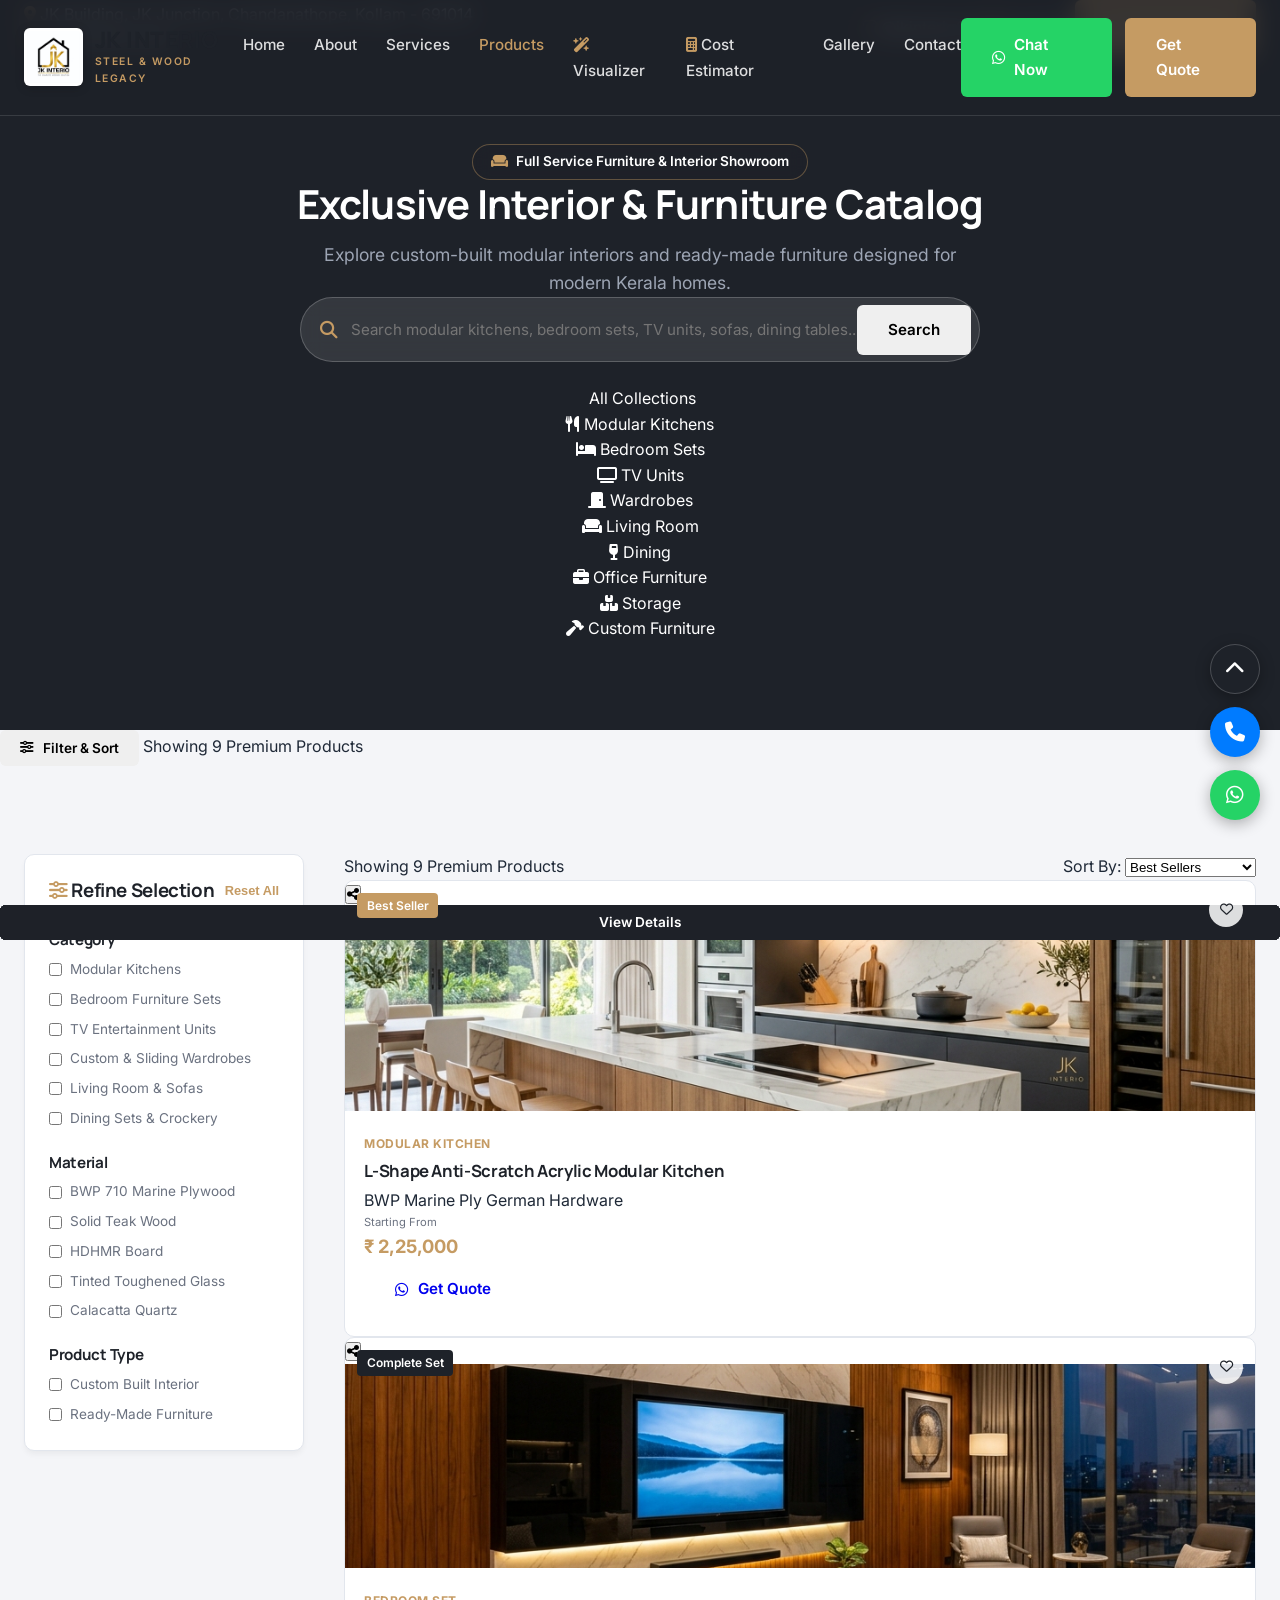
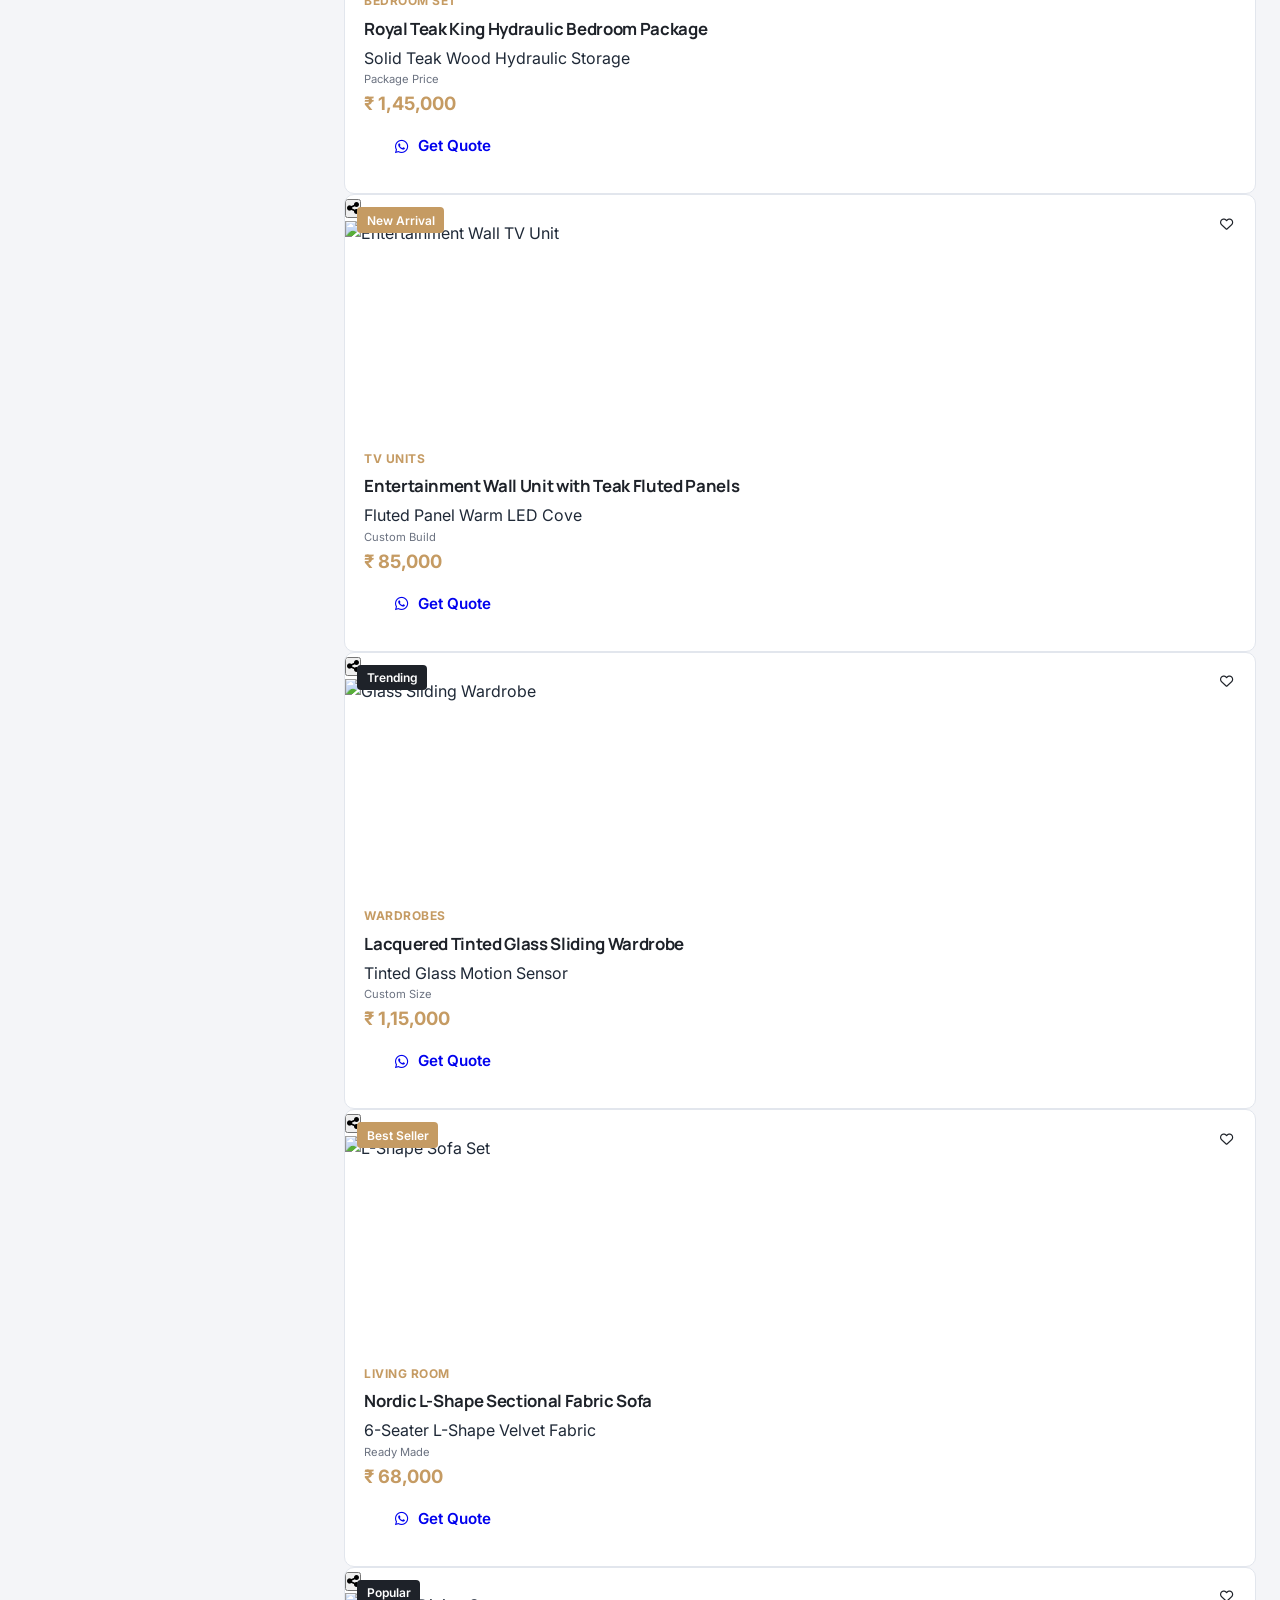
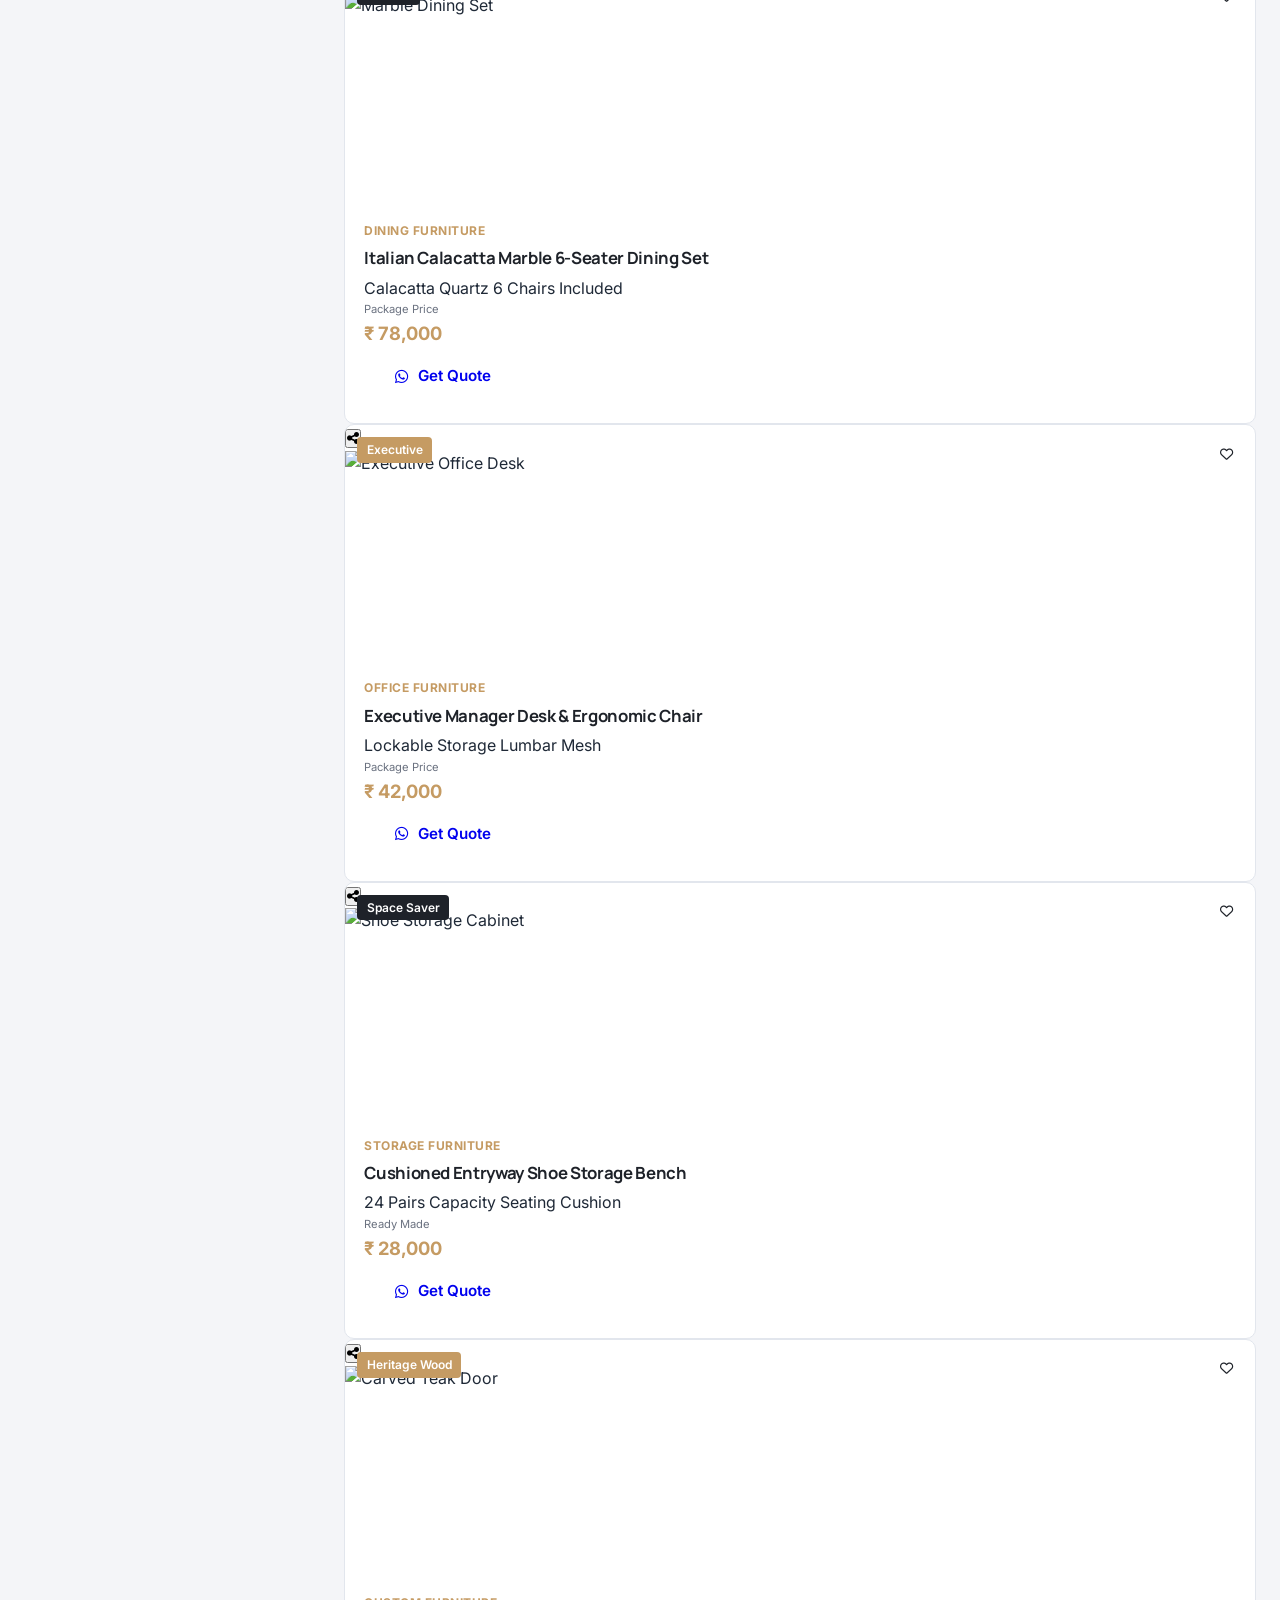
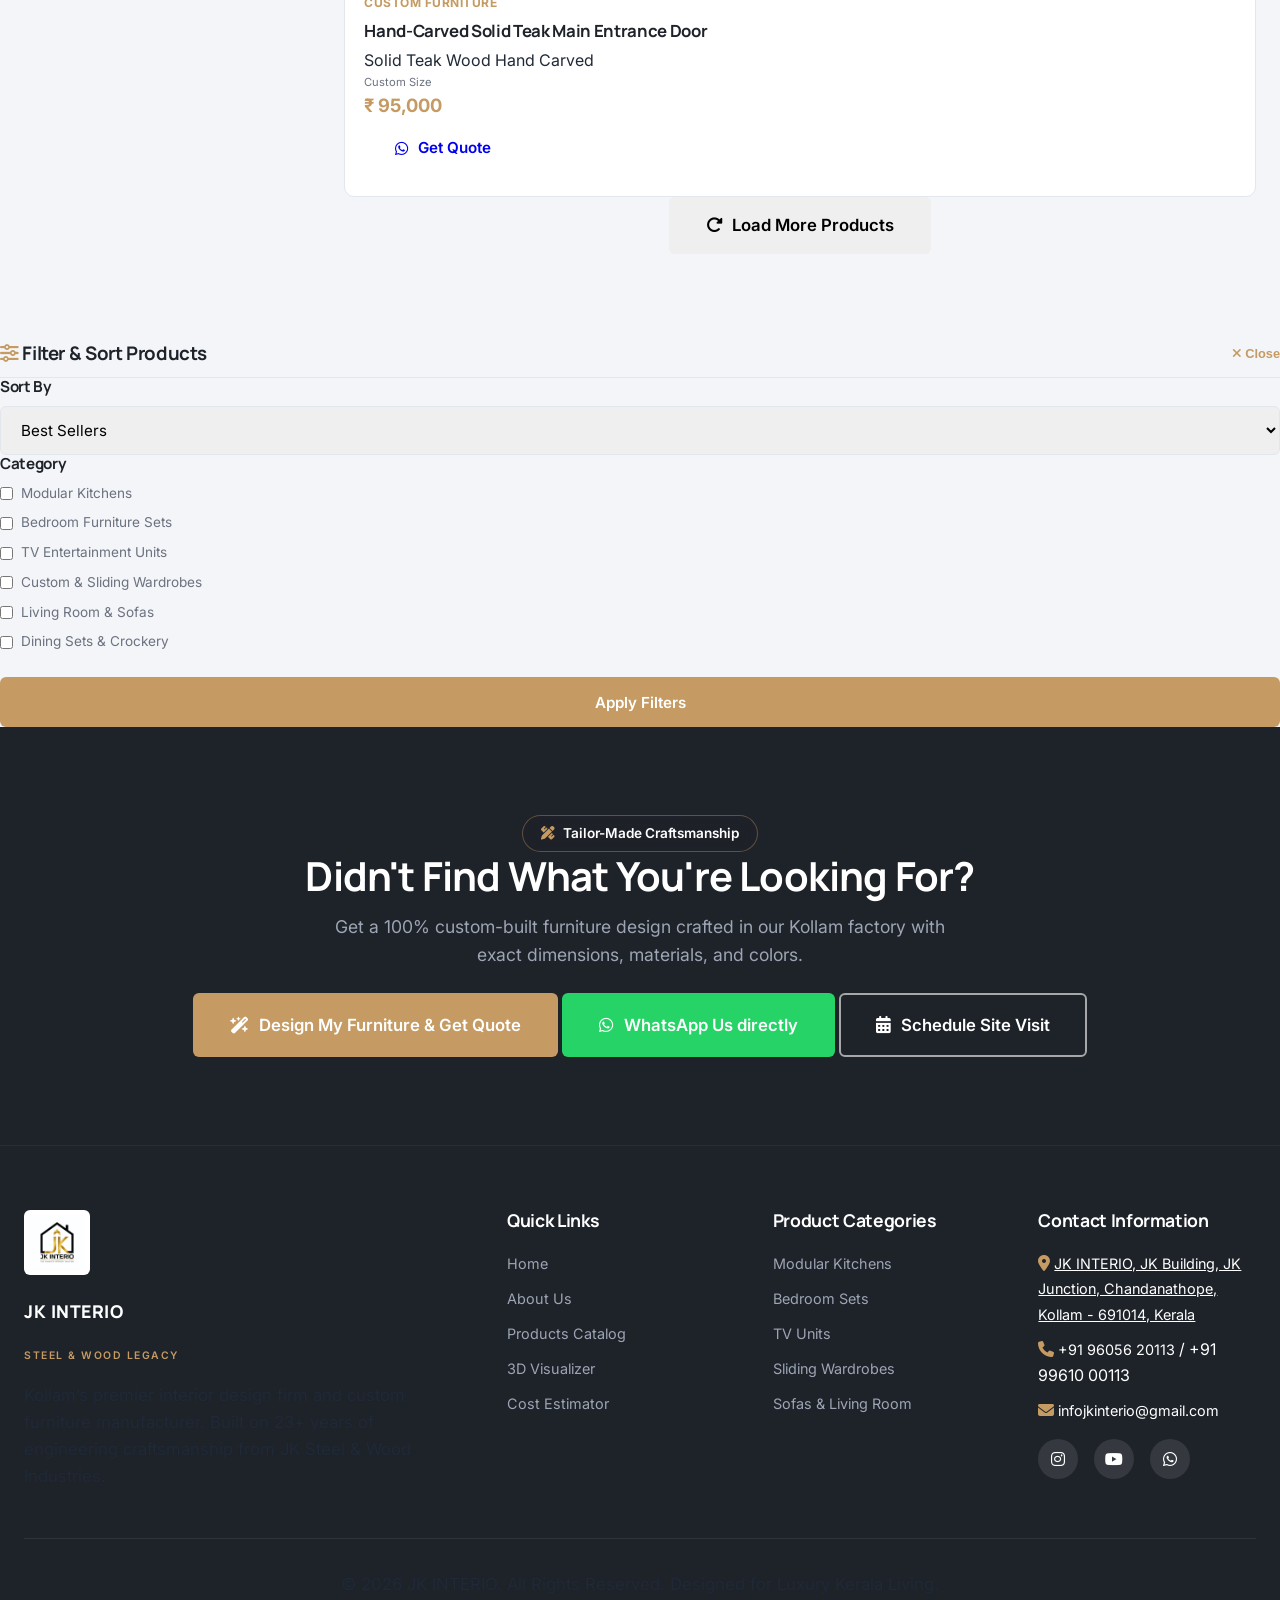
==== commit 218893b4: "Resize and format JK Interio brand logo with high-res sizing and title tagline on Products and Home " ====
--- a/products.html
+++ b/products.html
@@ -44,6 +44,10 @@
         <div class="container nav-container">
             <a href="index.html" class="brand-logo" id="brand-logo">
                 <img src="assets/images/logo.jpg" alt="JK INTERIO Logo" class="nav-logo-img">
+                <div class="logo-text">
+                    <span class="brand-title">JK INTERIO</span>
+                    <span class="brand-tagline">Steel & Wood Legacy</span>
+                </div>
             </a>
             
             <nav class="nav-menu" id="nav-menu">
--- a/assets/css/style.css
+++ b/assets/css/style.css
@@ -297,22 +297,47 @@
 .brand-logo {
     display: flex;
     align-items: center;
+    gap: 0.75rem;
     text-decoration: none;
 }
 
 .nav-logo-img {
-    height: 52px;
+    height: 58px;
     width: auto;
     object-fit: contain;
-    border-radius: 4px;
+    border-radius: 6px;
     background: #ffffff;
     padding: 3px;
-    box-shadow: 0 2px 8px rgba(0,0,0,0.15);
+    box-shadow: 0 2px 10px rgba(0,0,0,0.18);
     transition: var(--transition-smooth);
 }
 
 .nav-logo-img:hover {
     transform: scale(1.05);
+}
+
+.logo-text {
+    display: flex;
+    flex-direction: column;
+}
+
+.brand-title {
+    font-family: var(--font-heading);
+    font-size: 1.25rem;
+    font-weight: 800;
+    color: #ffffff;
+    letter-spacing: 0.5px;
+    line-height: 1.1;
+}
+
+.brand-tagline {
+    font-family: var(--font-body);
+    font-size: 0.65rem;
+    font-weight: 600;
+    color: var(--primary-color);
+    letter-spacing: 1.5px;
+    text-transform: uppercase;
+    margin-top: 2px;
 }
 
 .boq-brand-flex {
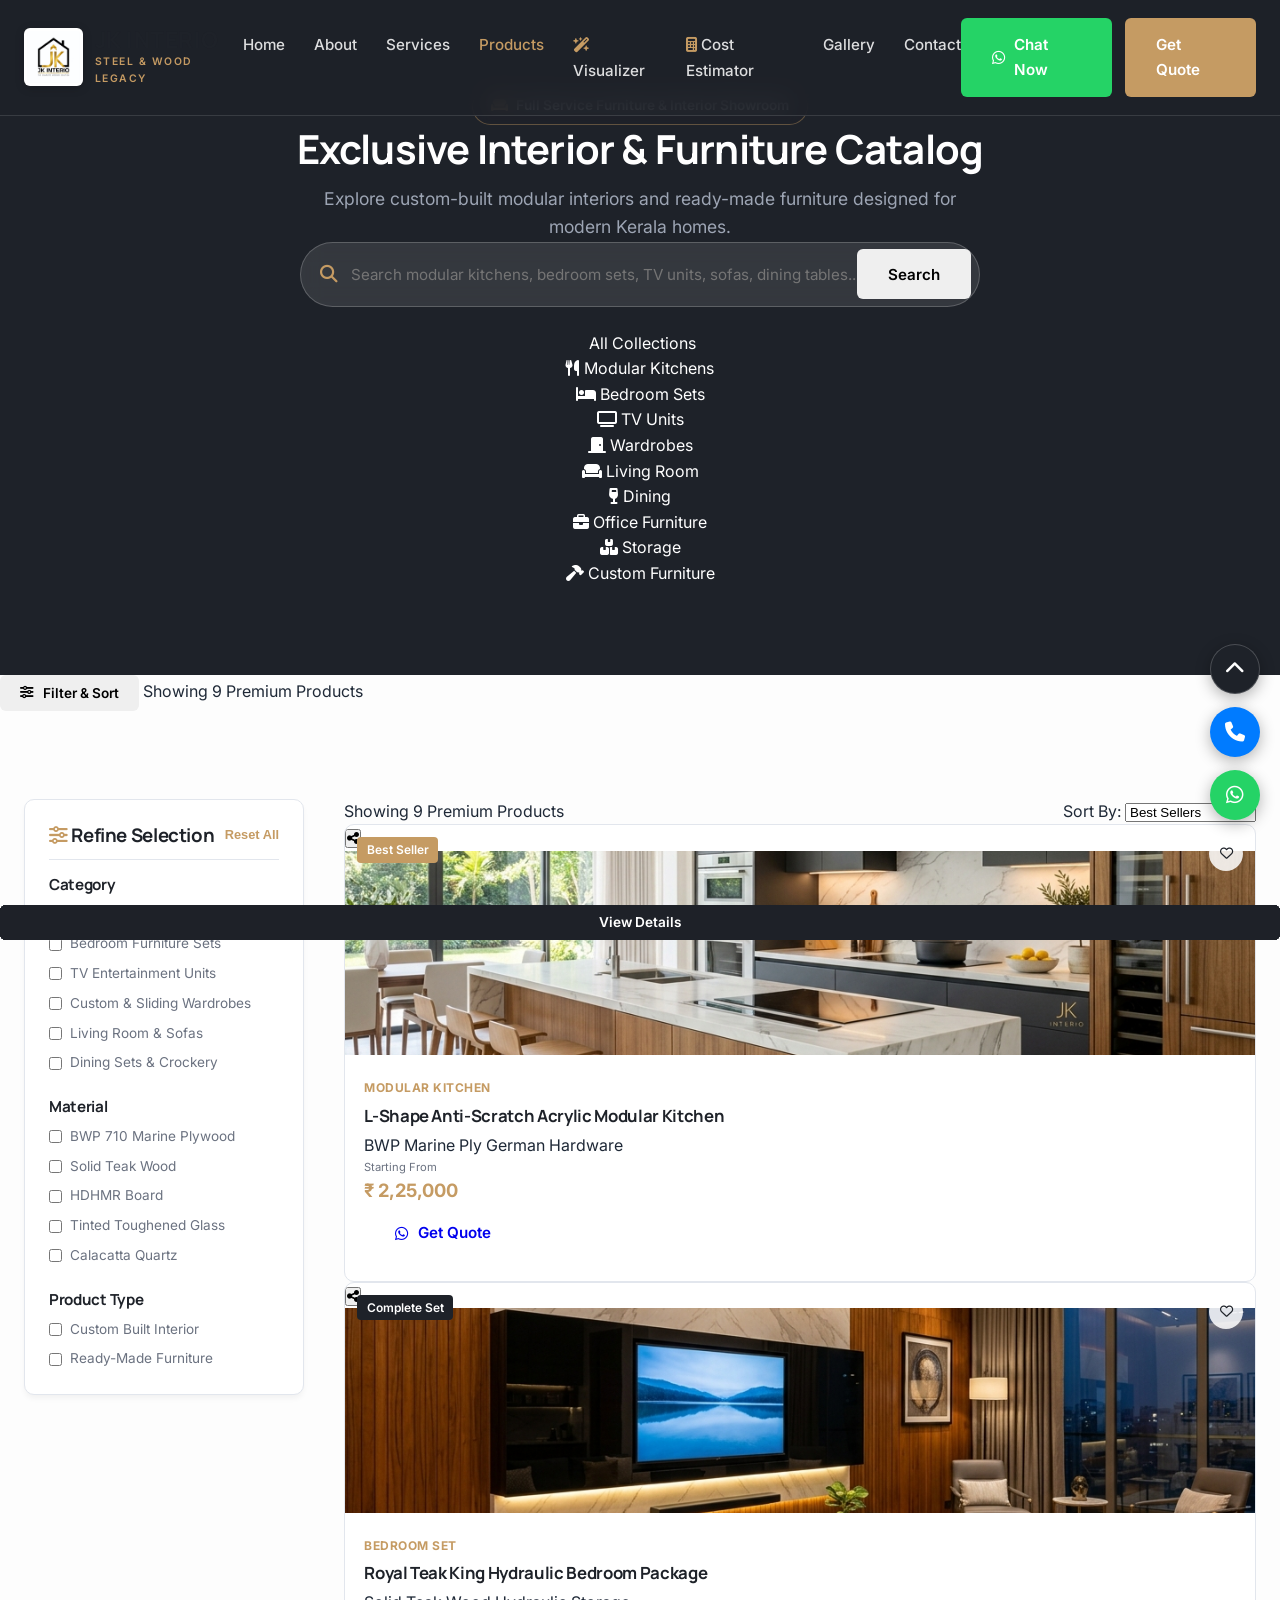
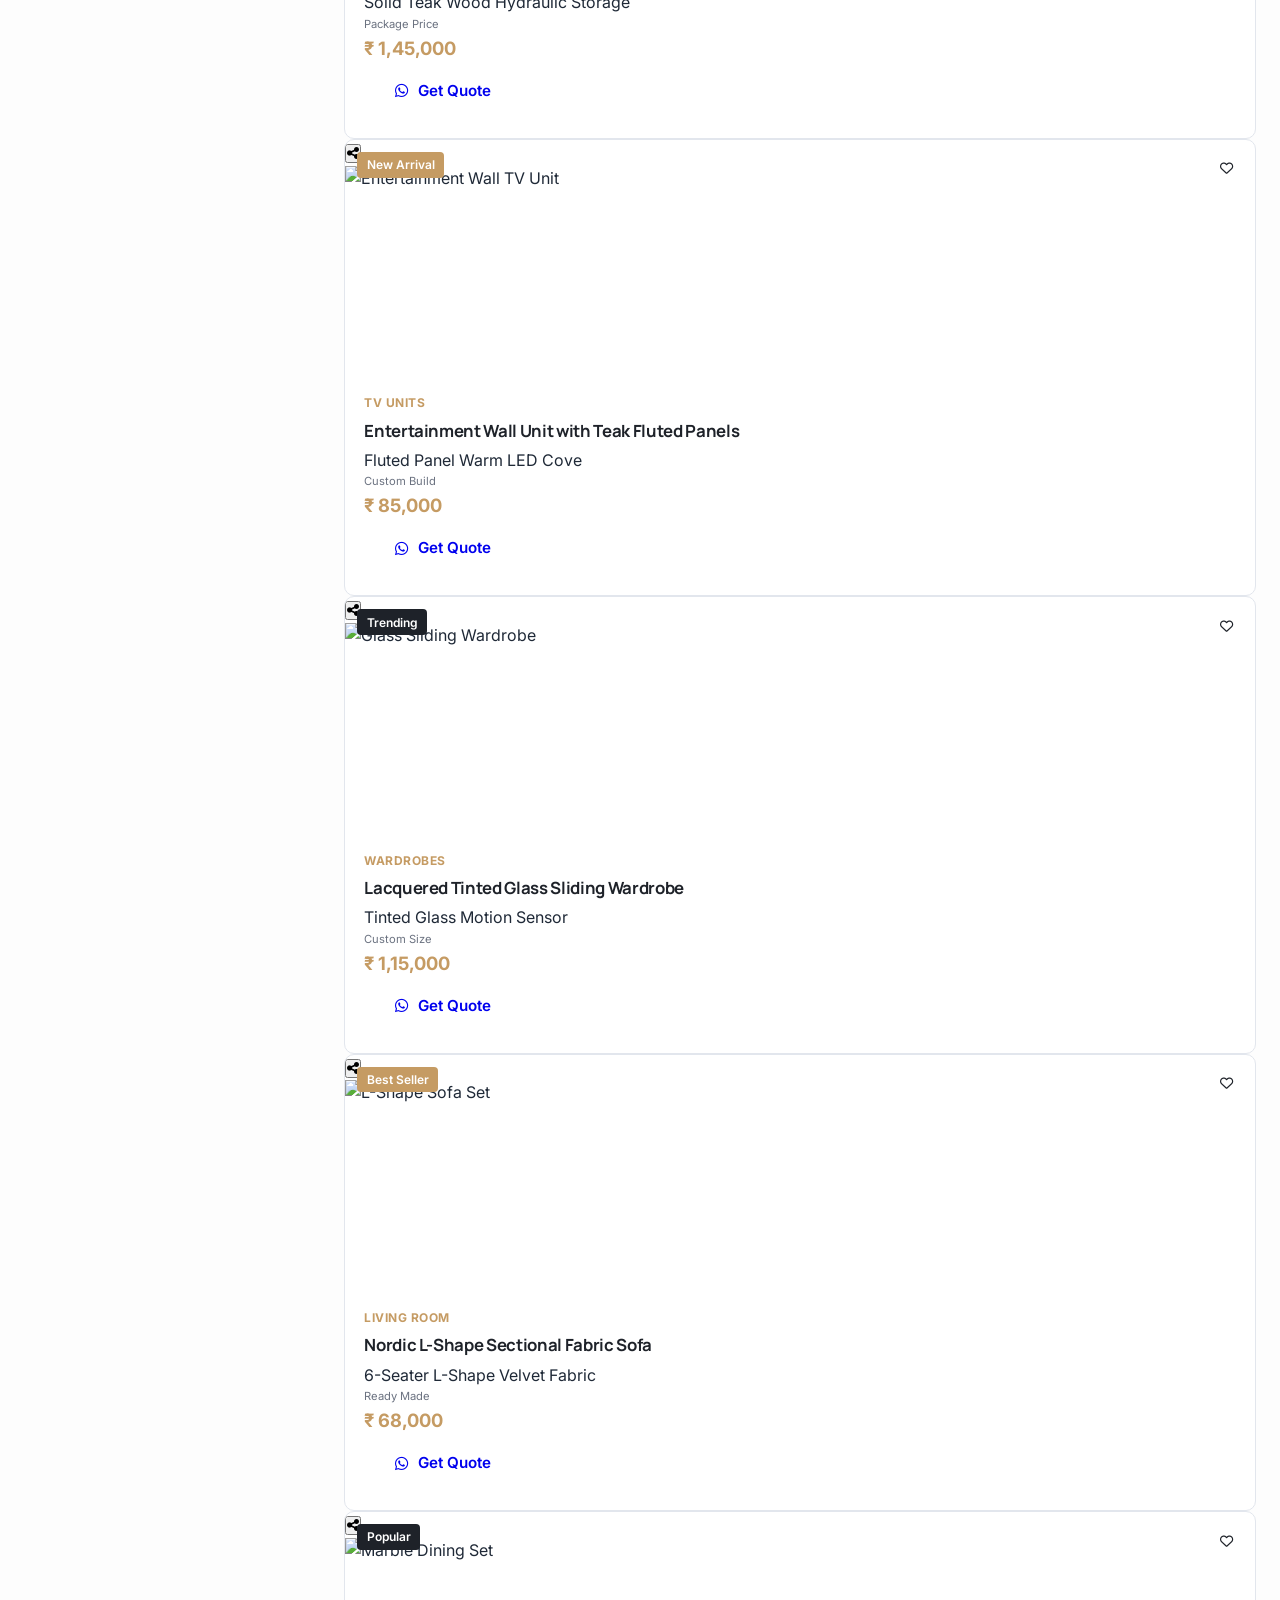
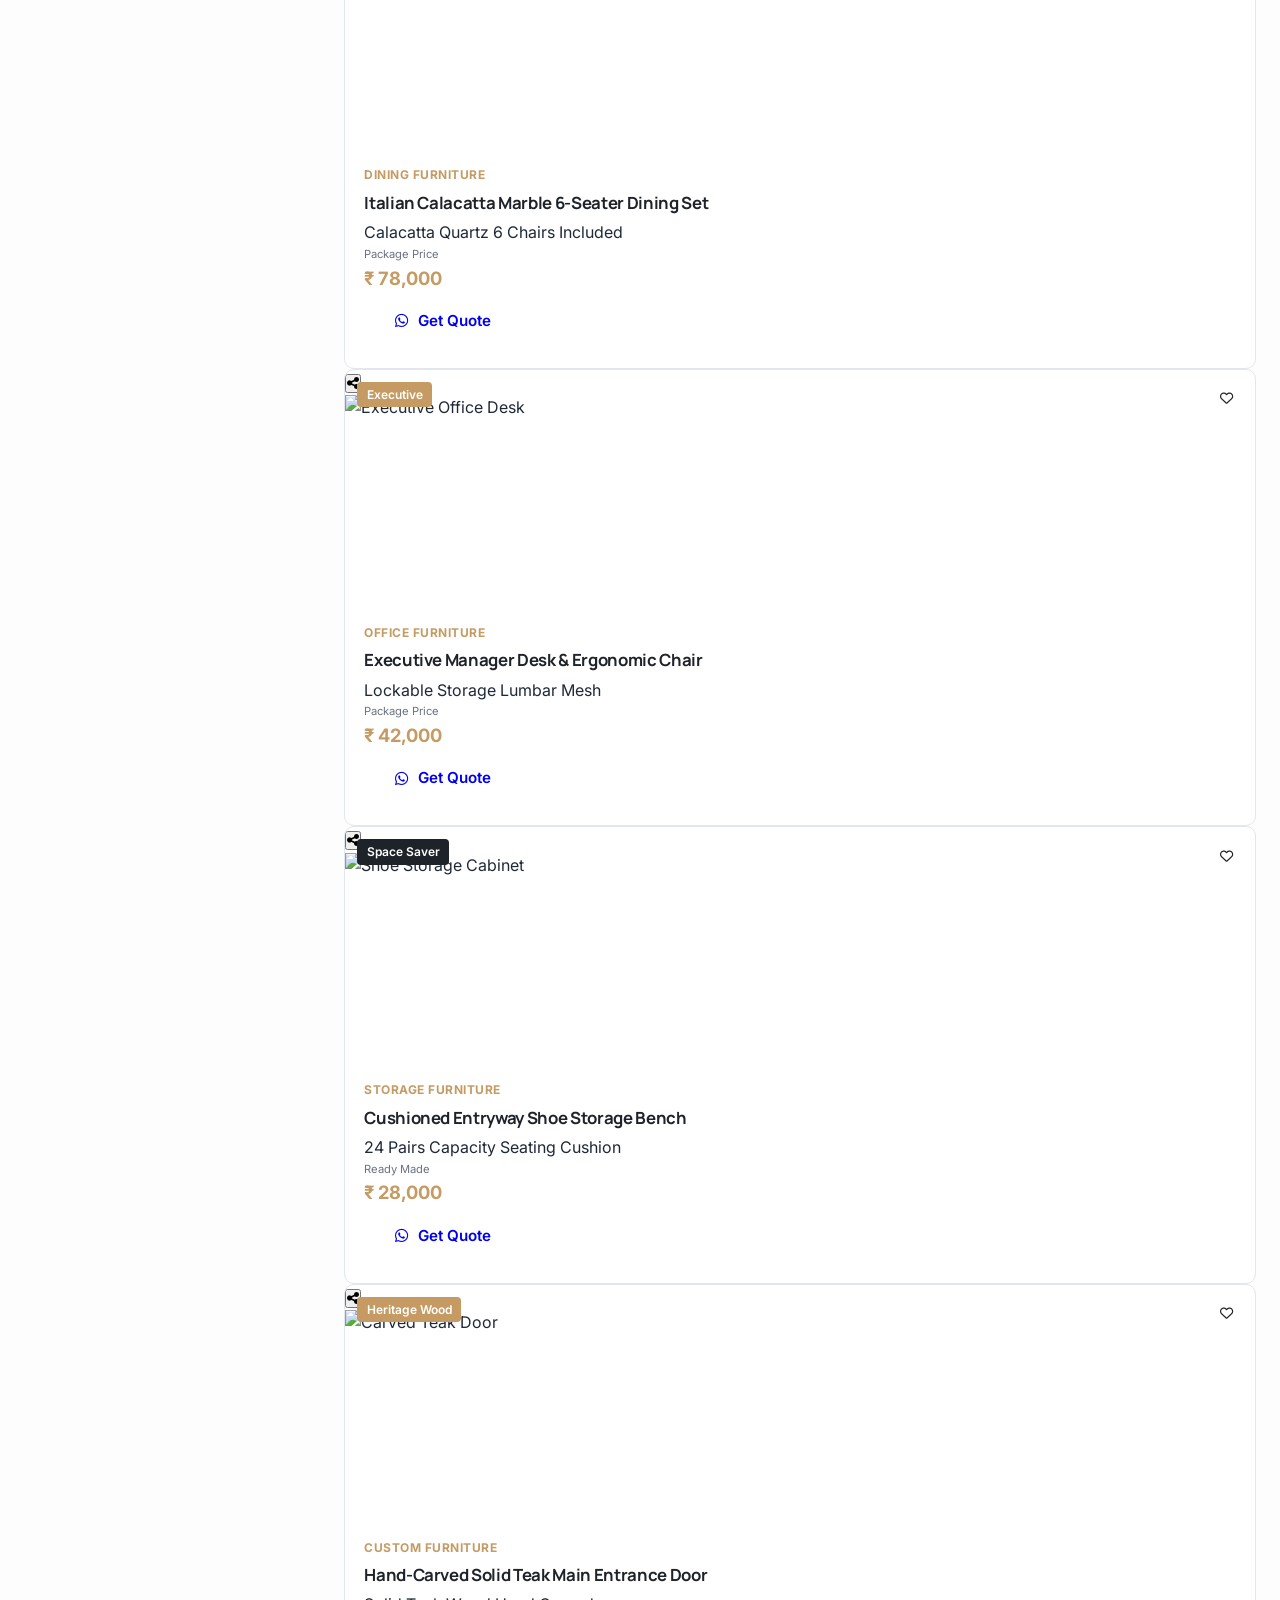
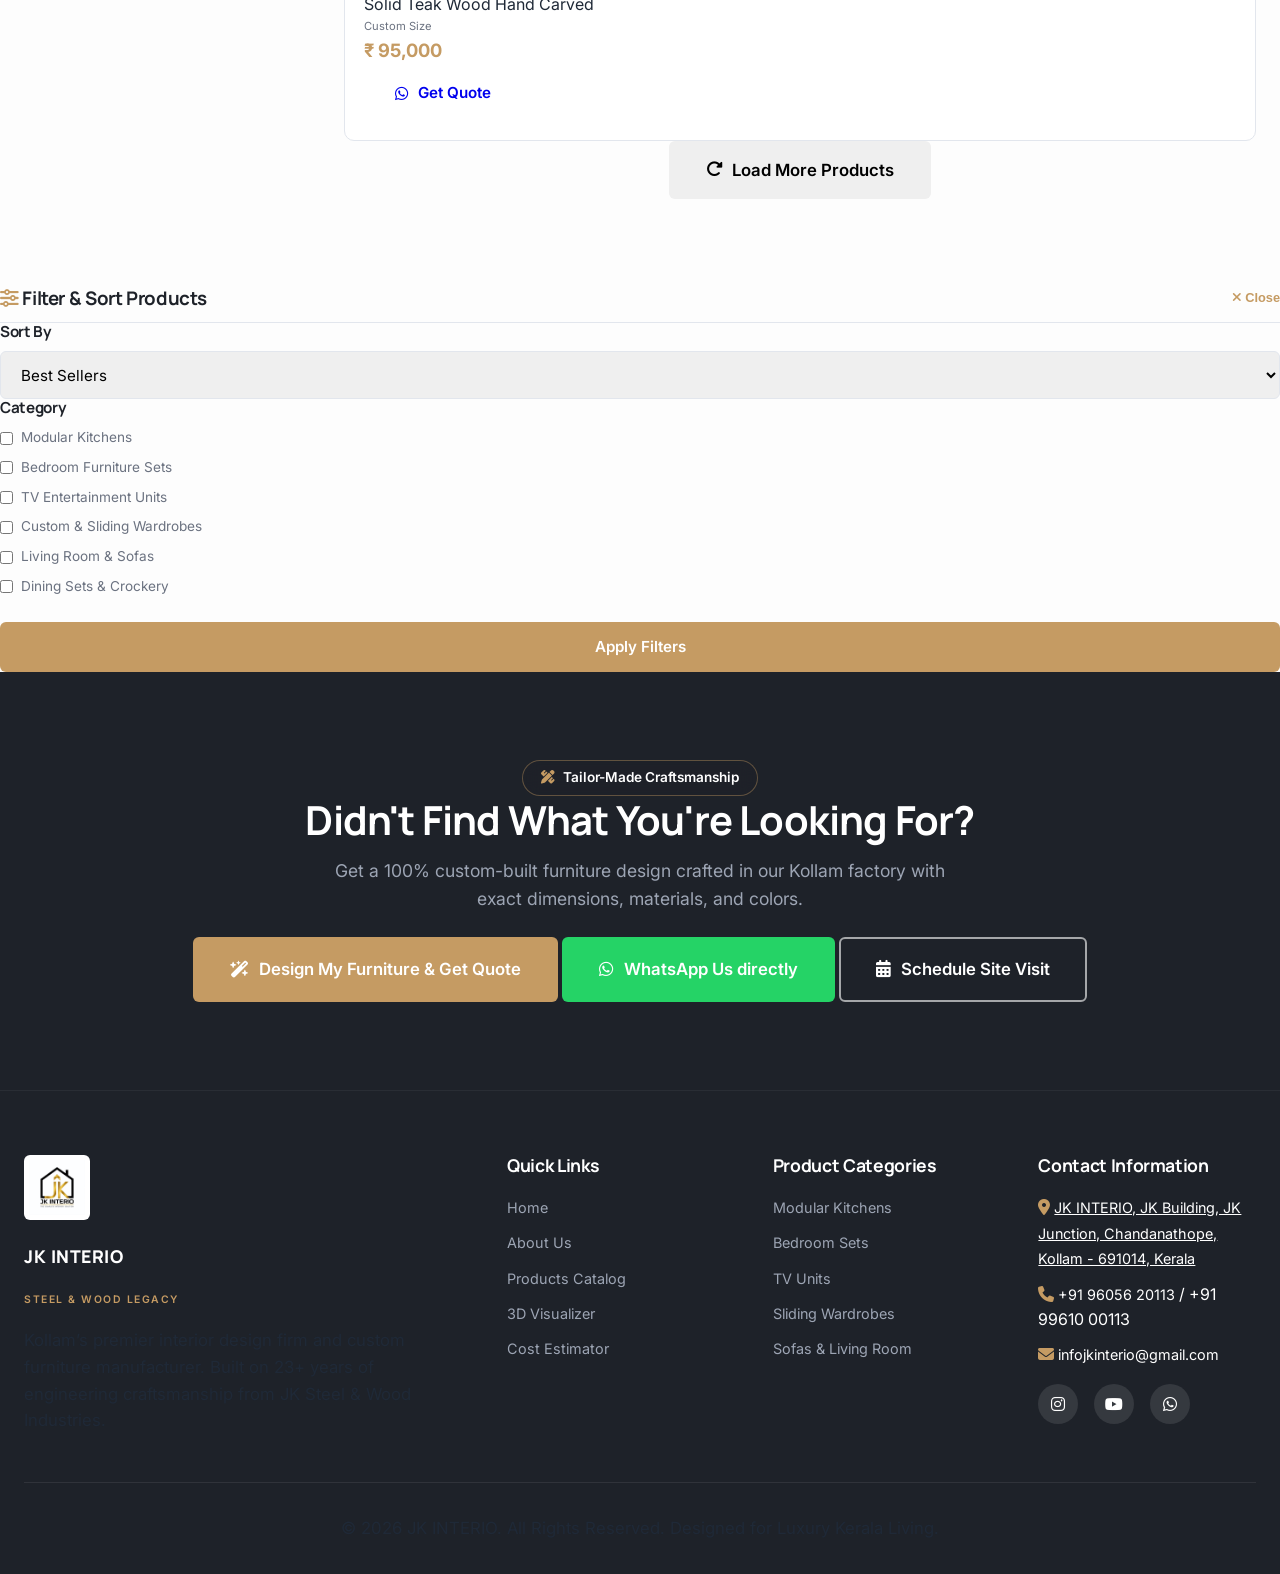
==== commit 16637be4: "Fix all layout issues on Products page including top bar overlap, desktop grid sizing, and header al" ====
--- a/products.html
+++ b/products.html
@@ -22,22 +22,7 @@
     <!-- Custom CSS -->
     <link rel="stylesheet" href="assets/css/style.css">
 </head>
-<body class="bg-light">
-
-    <!-- Top Announcement Bar -->
-    <div class="top-bar bg-dark text-white py-1">
-        <div class="container flex-between">
-            <div class="top-info">
-                <span><i class="fa-solid fa-location-dot text-gold"></i> JK Building, JK Junction, Chandanathope, Kollam - 691014</span>
-                <span class="ml-3 hide-mobile"><i class="fa-solid fa-phone text-gold"></i> +91 96056 20113</span>
-            </div>
-            <div class="top-actions">
-                <a href="https://www.instagram.com/jkinterio2.0?igsh=MTUzcTczbXhhd2ZnYg==" target="_blank" class="text-white mr-2"><i class="fa-brands fa-instagram text-gold"></i> @jkinterio2.0</a>
-                <a href="https://www.youtube.com/@jkjunction1505" target="_blank" class="text-white mr-2"><i class="fa-brands fa-youtube text-gold"></i> YouTube</a>
-                <a href="https://wa.me/919605620113" target="_blank" class="btn btn-primary btn-xs"><i class="fa-brands fa-whatsapp"></i> Quick Inquiry</a>
-            </div>
-        </div>
-    </div>
+<body class="bg-fafafa">
 
     <!-- Navigation Header -->
     <header class="navbar" id="navbar">
--- a/assets/css/style.css
+++ b/assets/css/style.css
@@ -2268,10 +2268,14 @@
 }
 
 @media (min-width: 1024px) {
+    .responsive-product-grid { grid-template-columns: repeat(3, 1fr); gap: 1.5rem; }
+}
+
+@media (min-width: 1441px) {
     .responsive-product-grid { grid-template-columns: repeat(4, 1fr); gap: 1.8rem; }
 }
 
-@media (min-width: 1600px) {
+@media (min-width: 1800px) {
     .responsive-product-grid { grid-template-columns: repeat(5, 1fr); gap: 2rem; }
 }
 
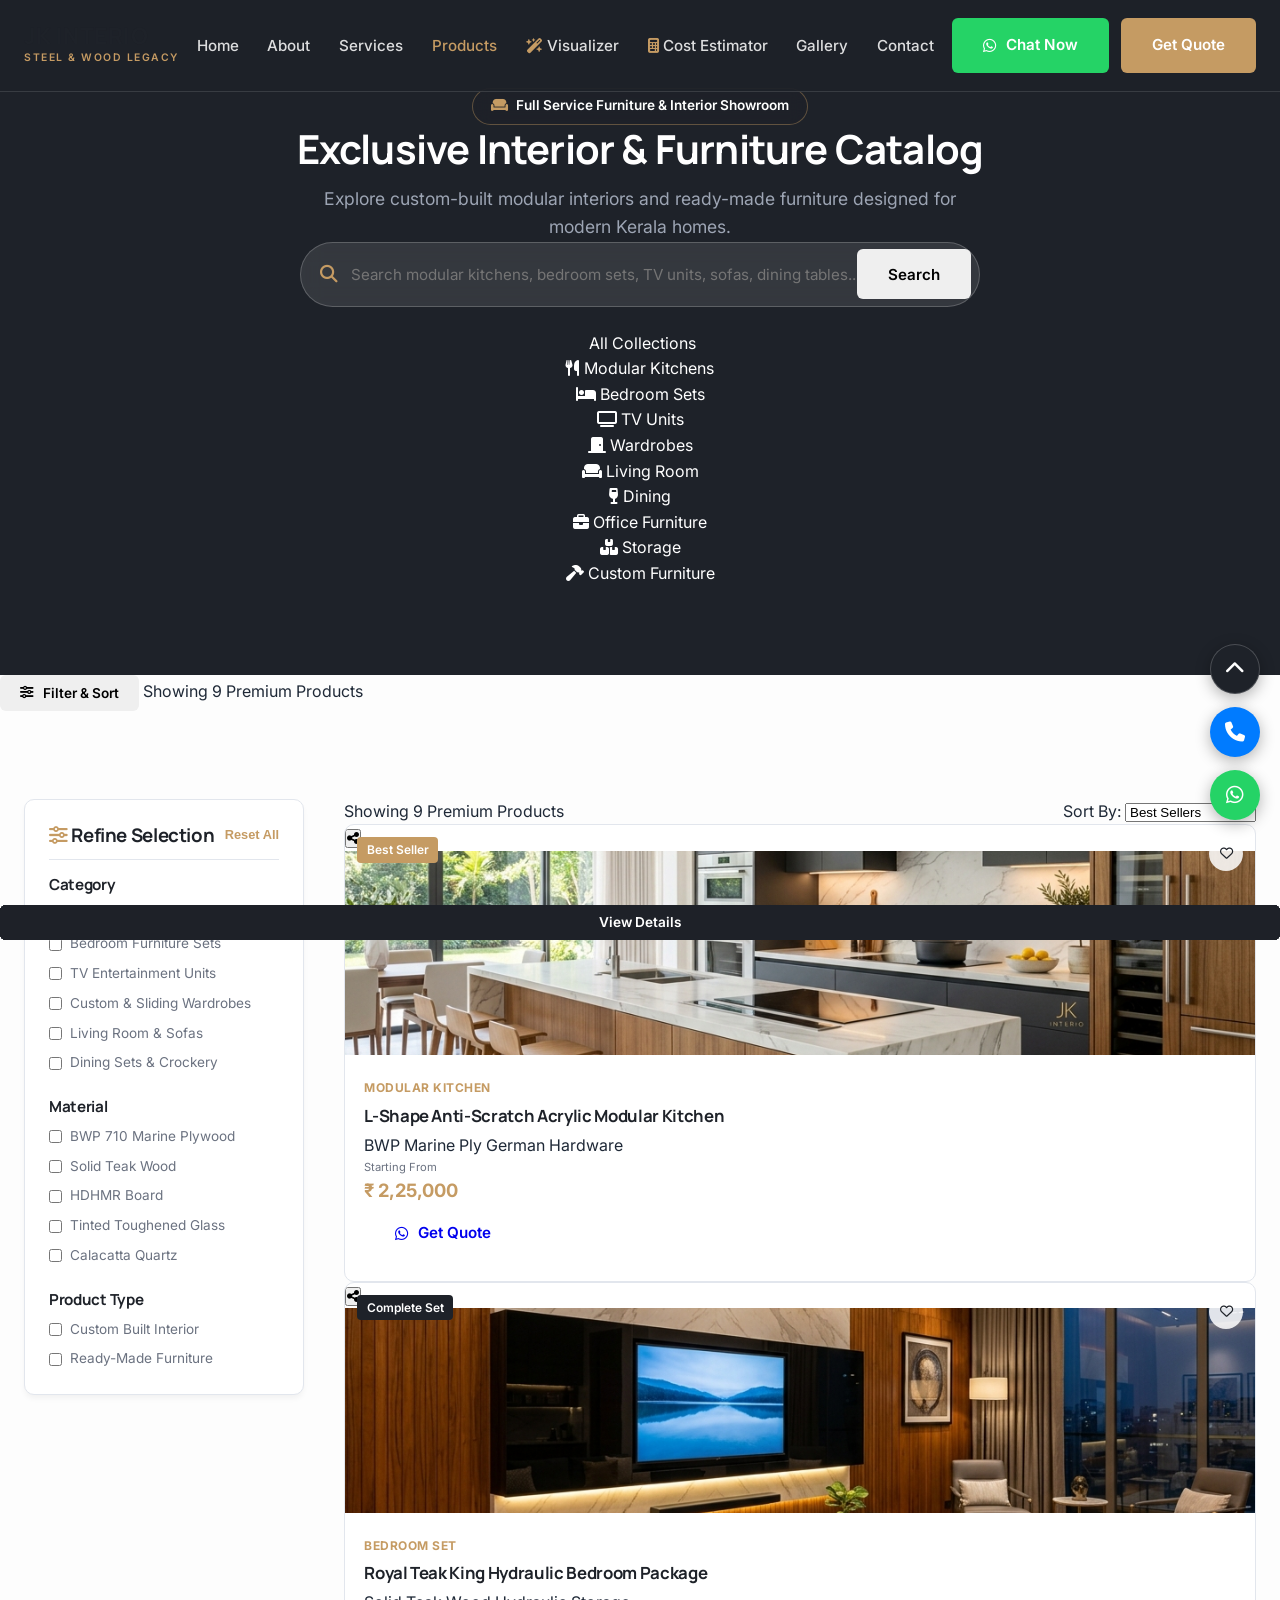
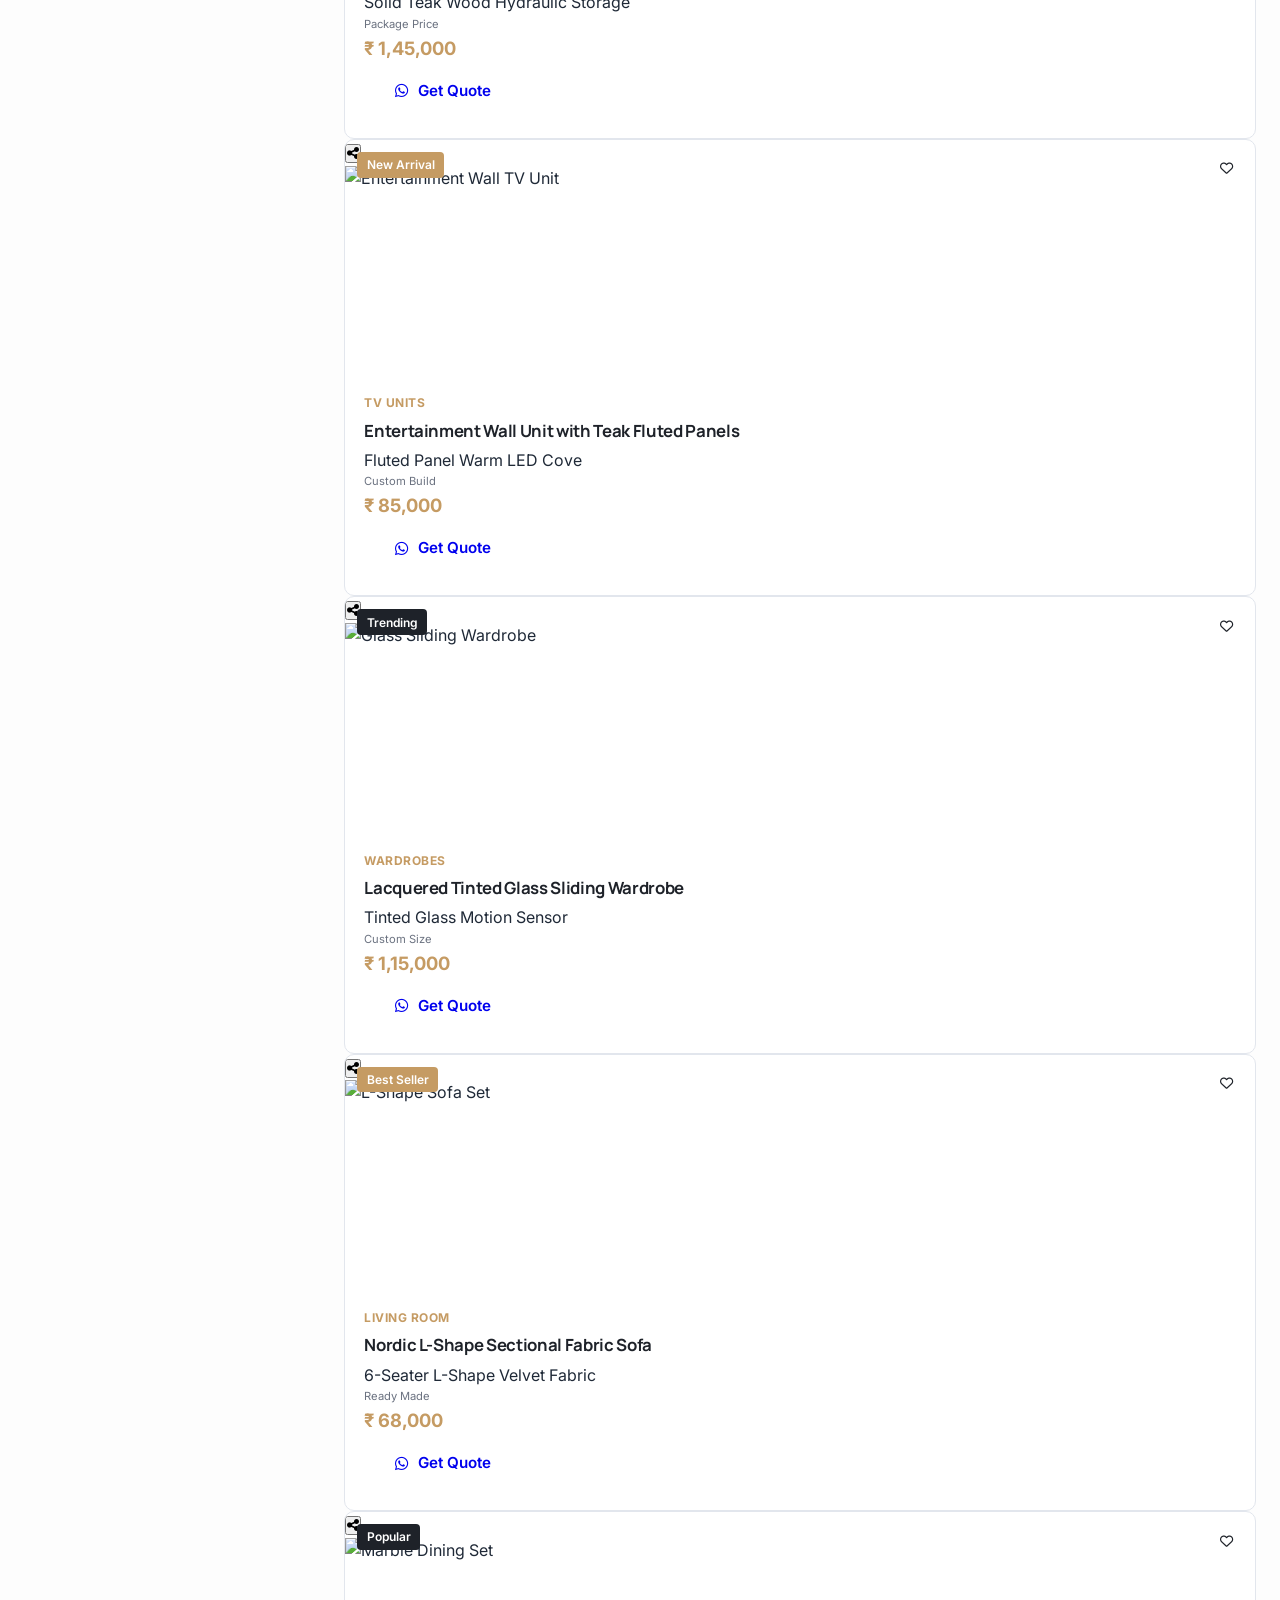
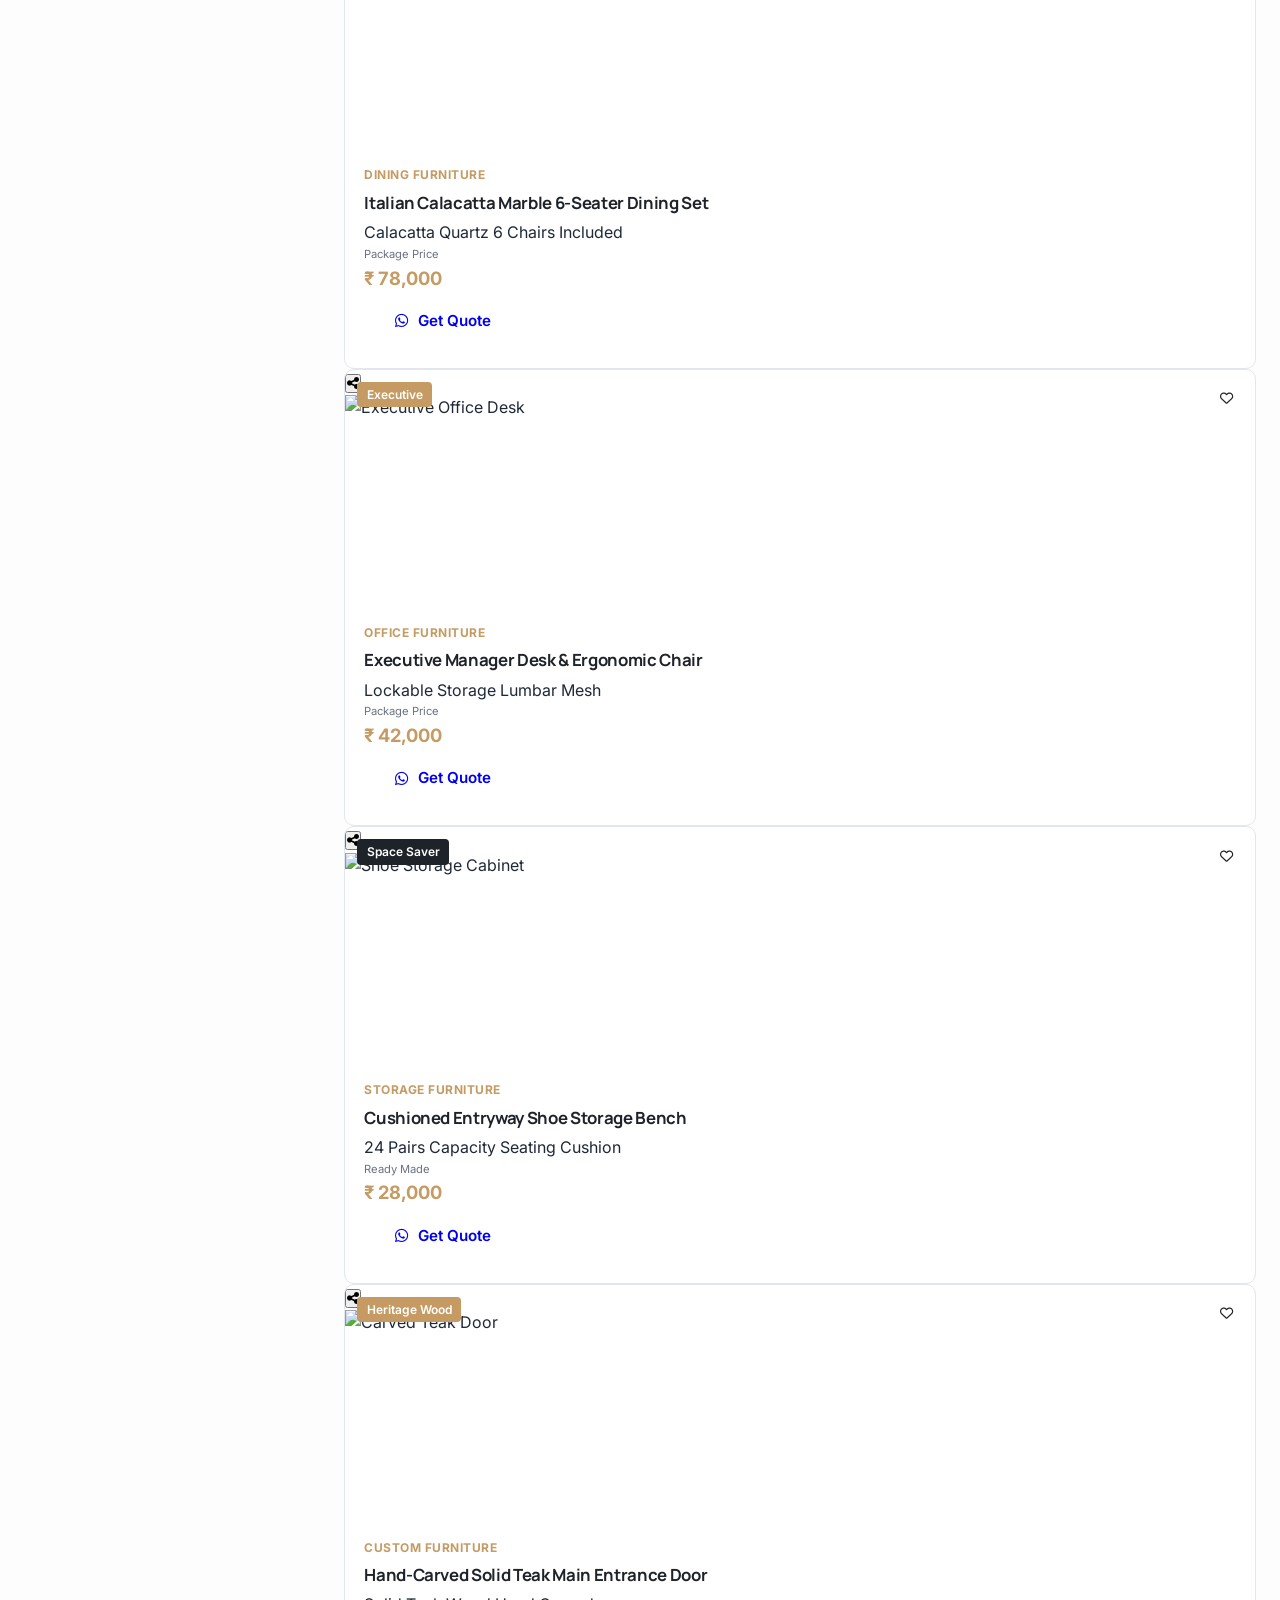
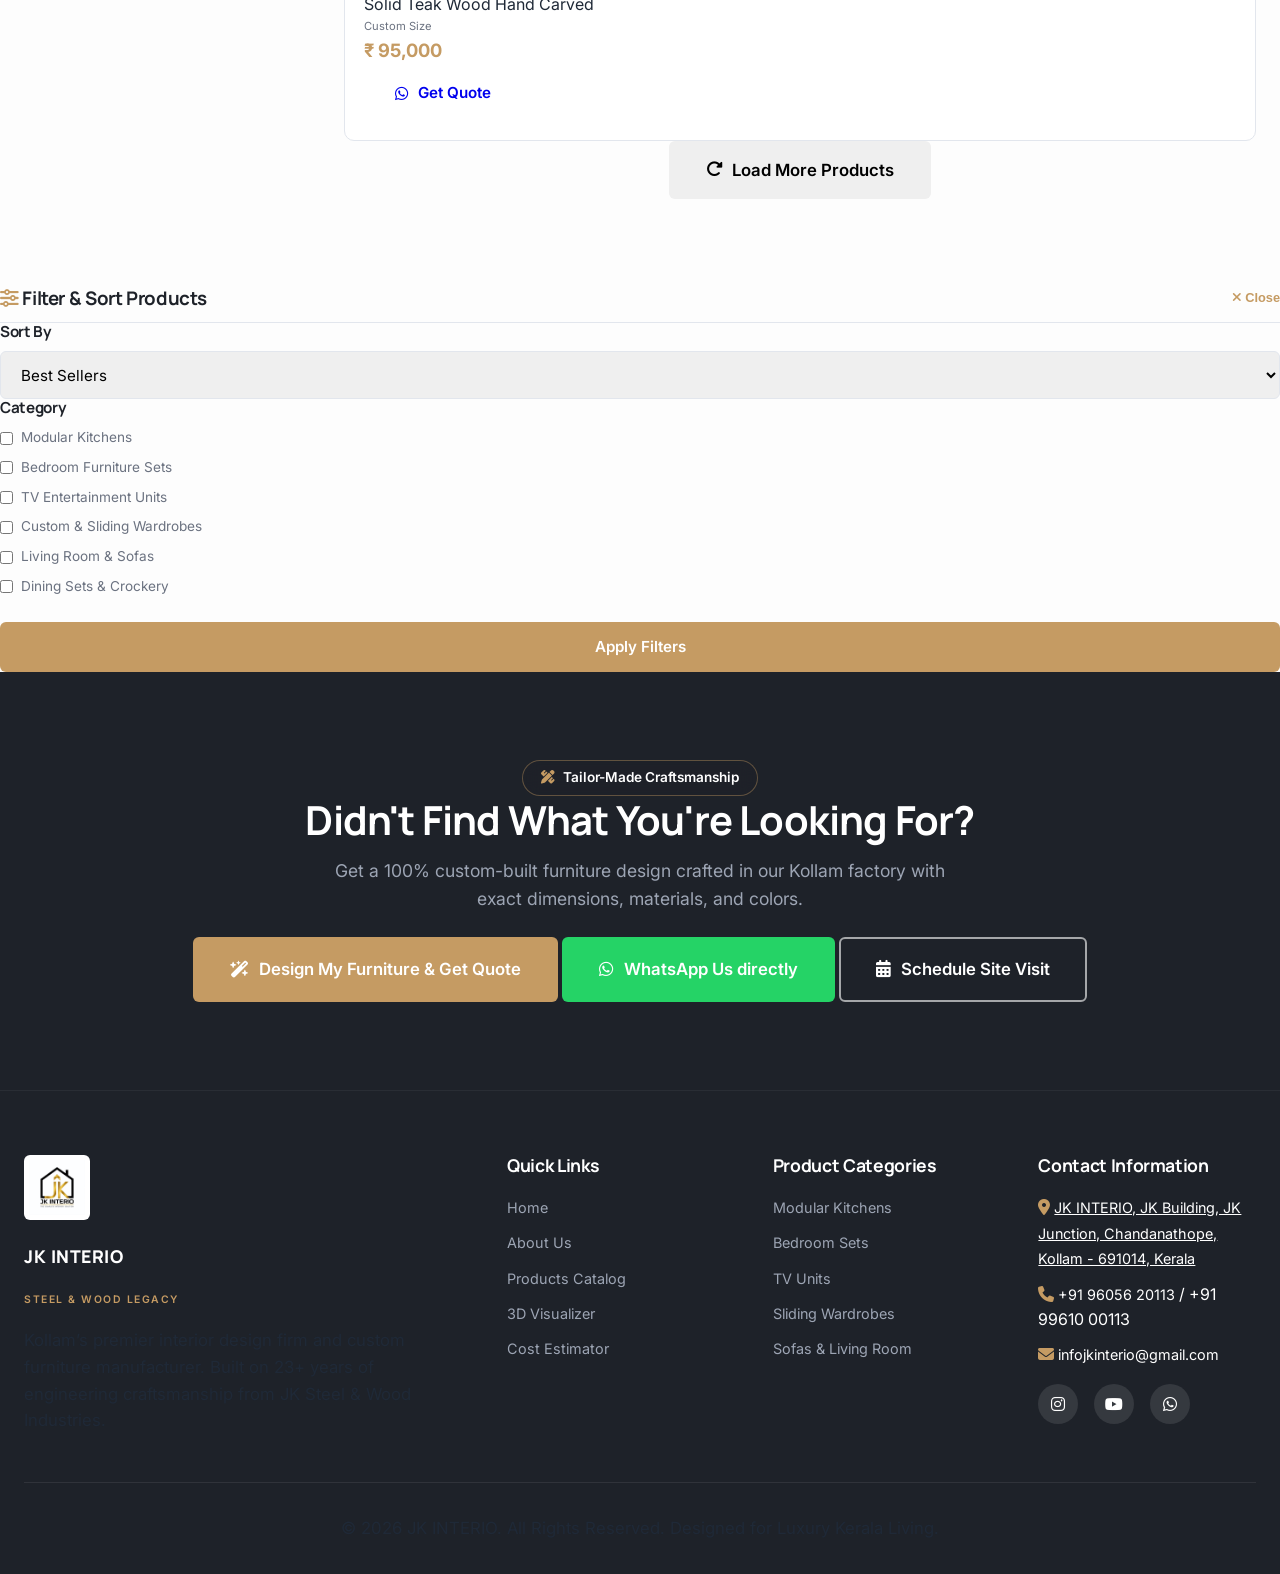
==== commit b7e04d47: "Remove logo image from Products page navigation header" ====
--- a/products.html
+++ b/products.html
@@ -28,7 +28,6 @@
     <header class="navbar" id="navbar">
         <div class="container nav-container">
             <a href="index.html" class="brand-logo" id="brand-logo">
-                <img src="assets/images/logo.jpg" alt="JK INTERIO Logo" class="nav-logo-img">
                 <div class="logo-text">
                     <span class="brand-title">JK INTERIO</span>
                     <span class="brand-tagline">Steel & Wood Legacy</span>
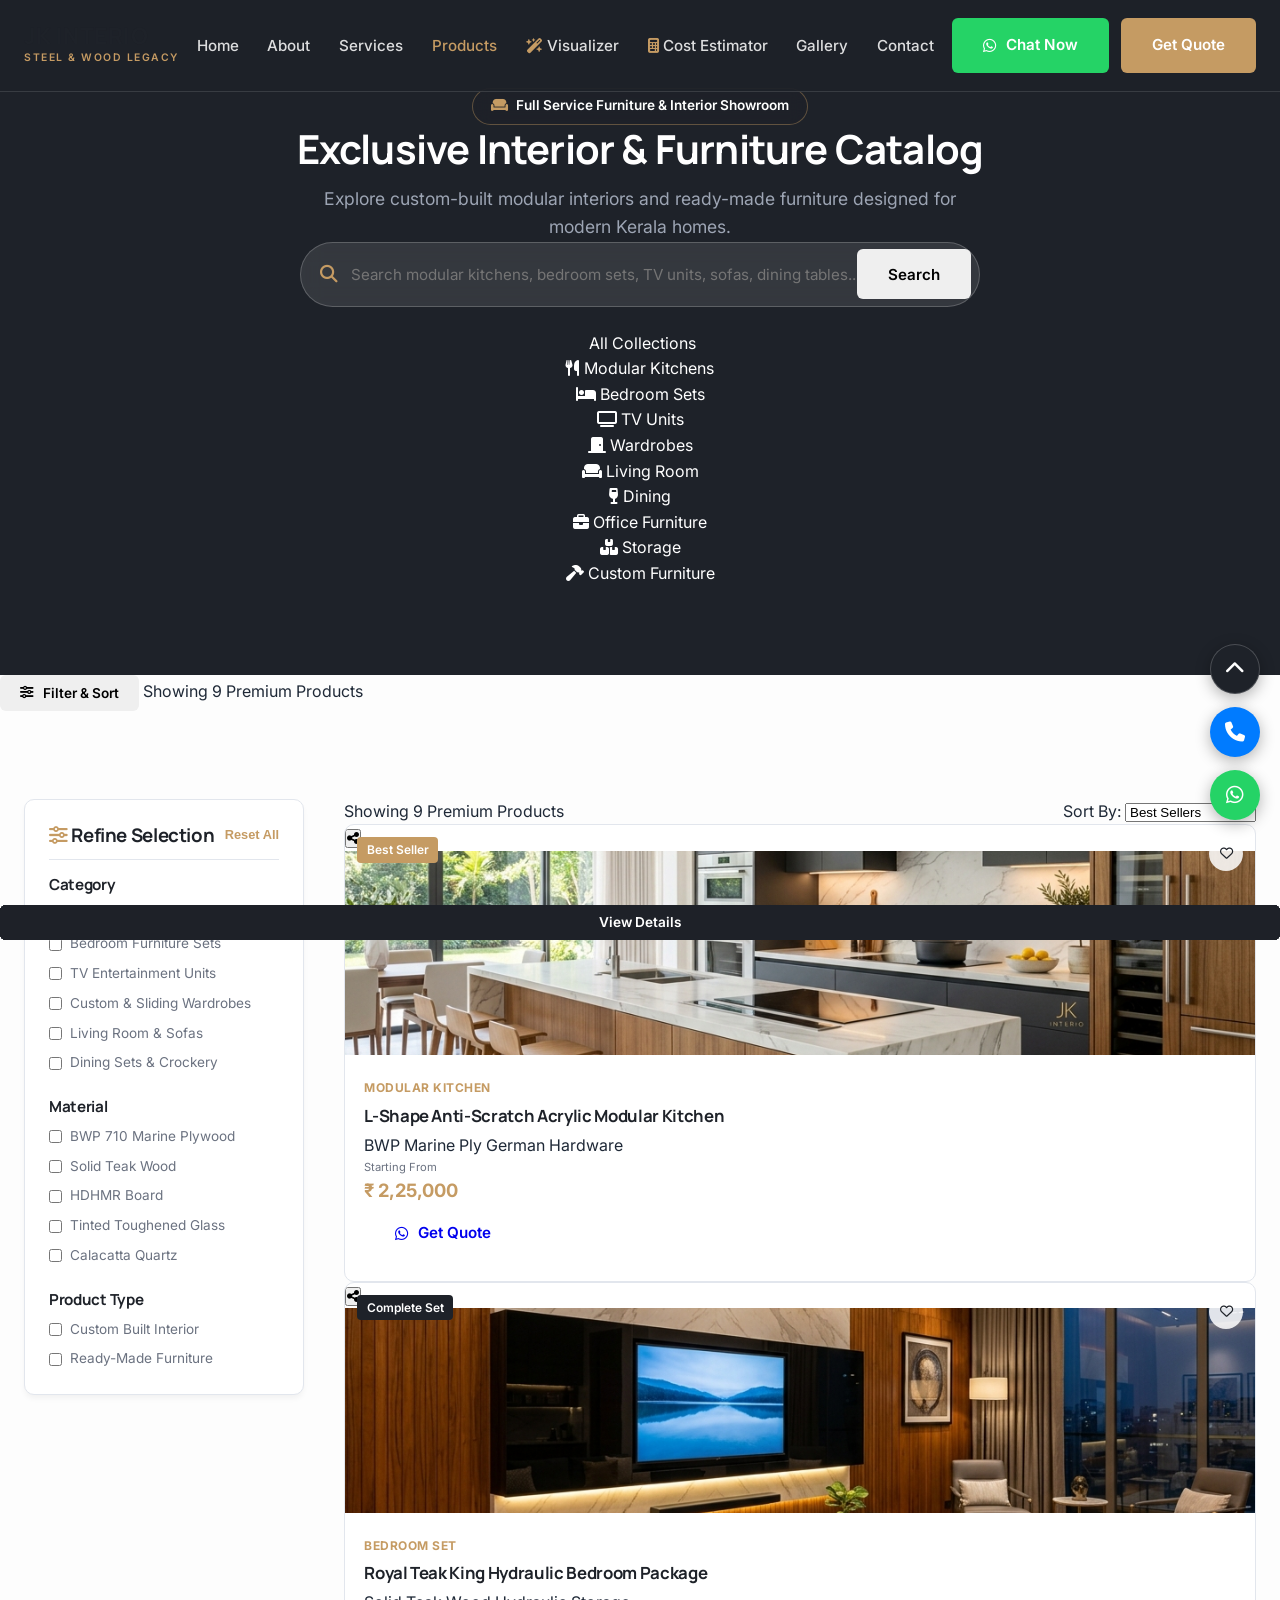
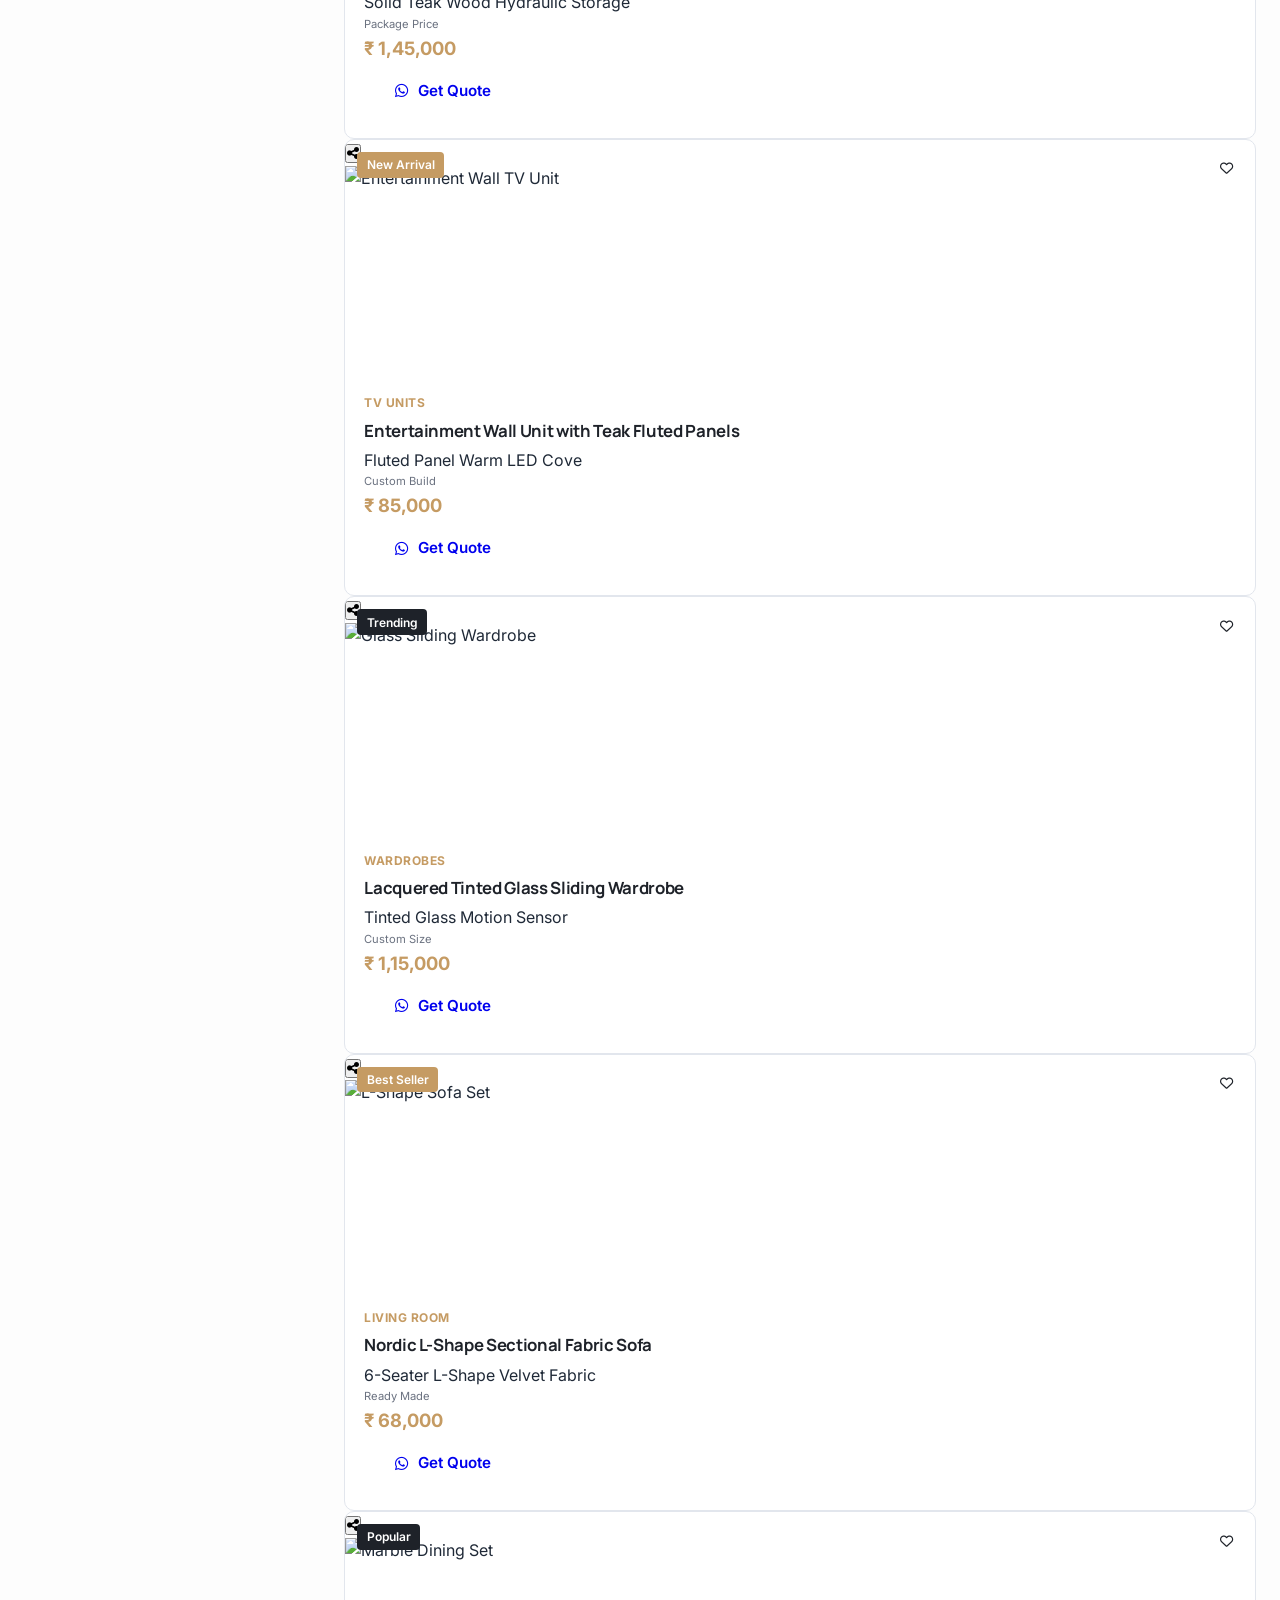
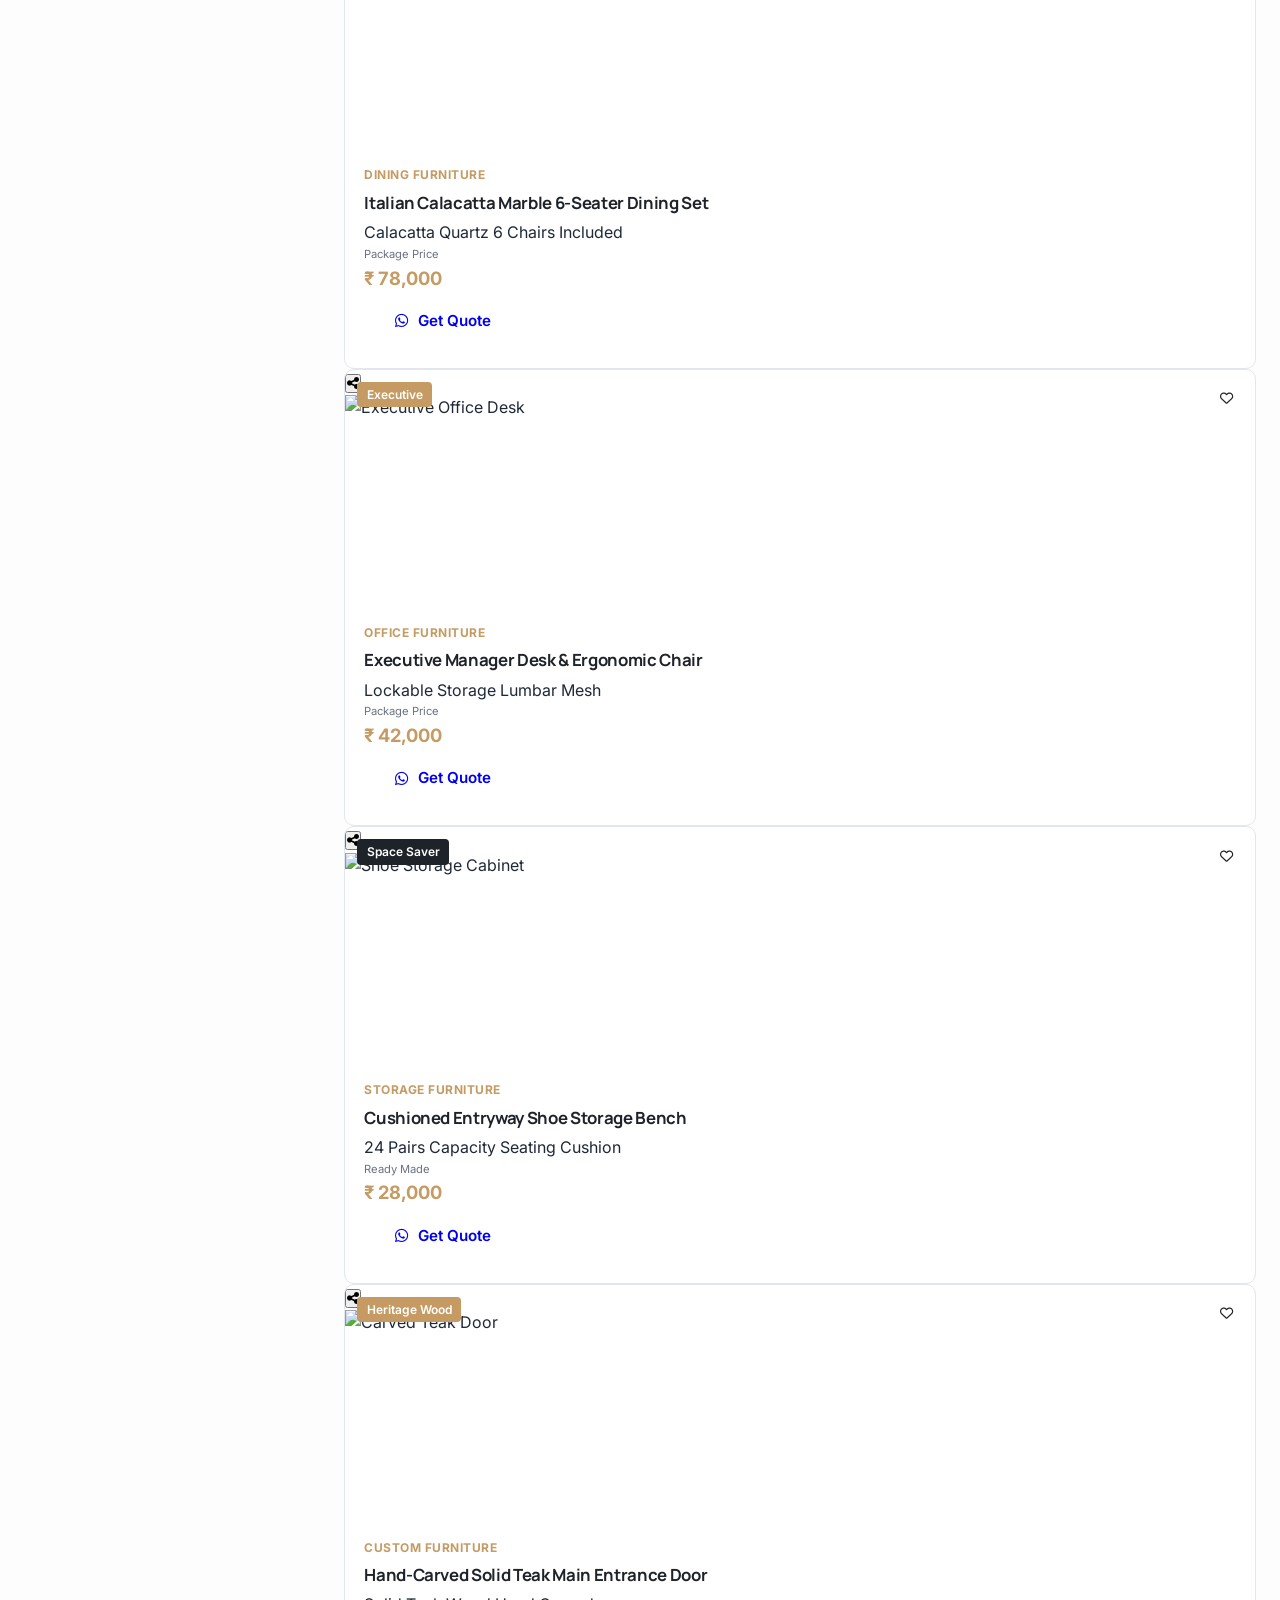
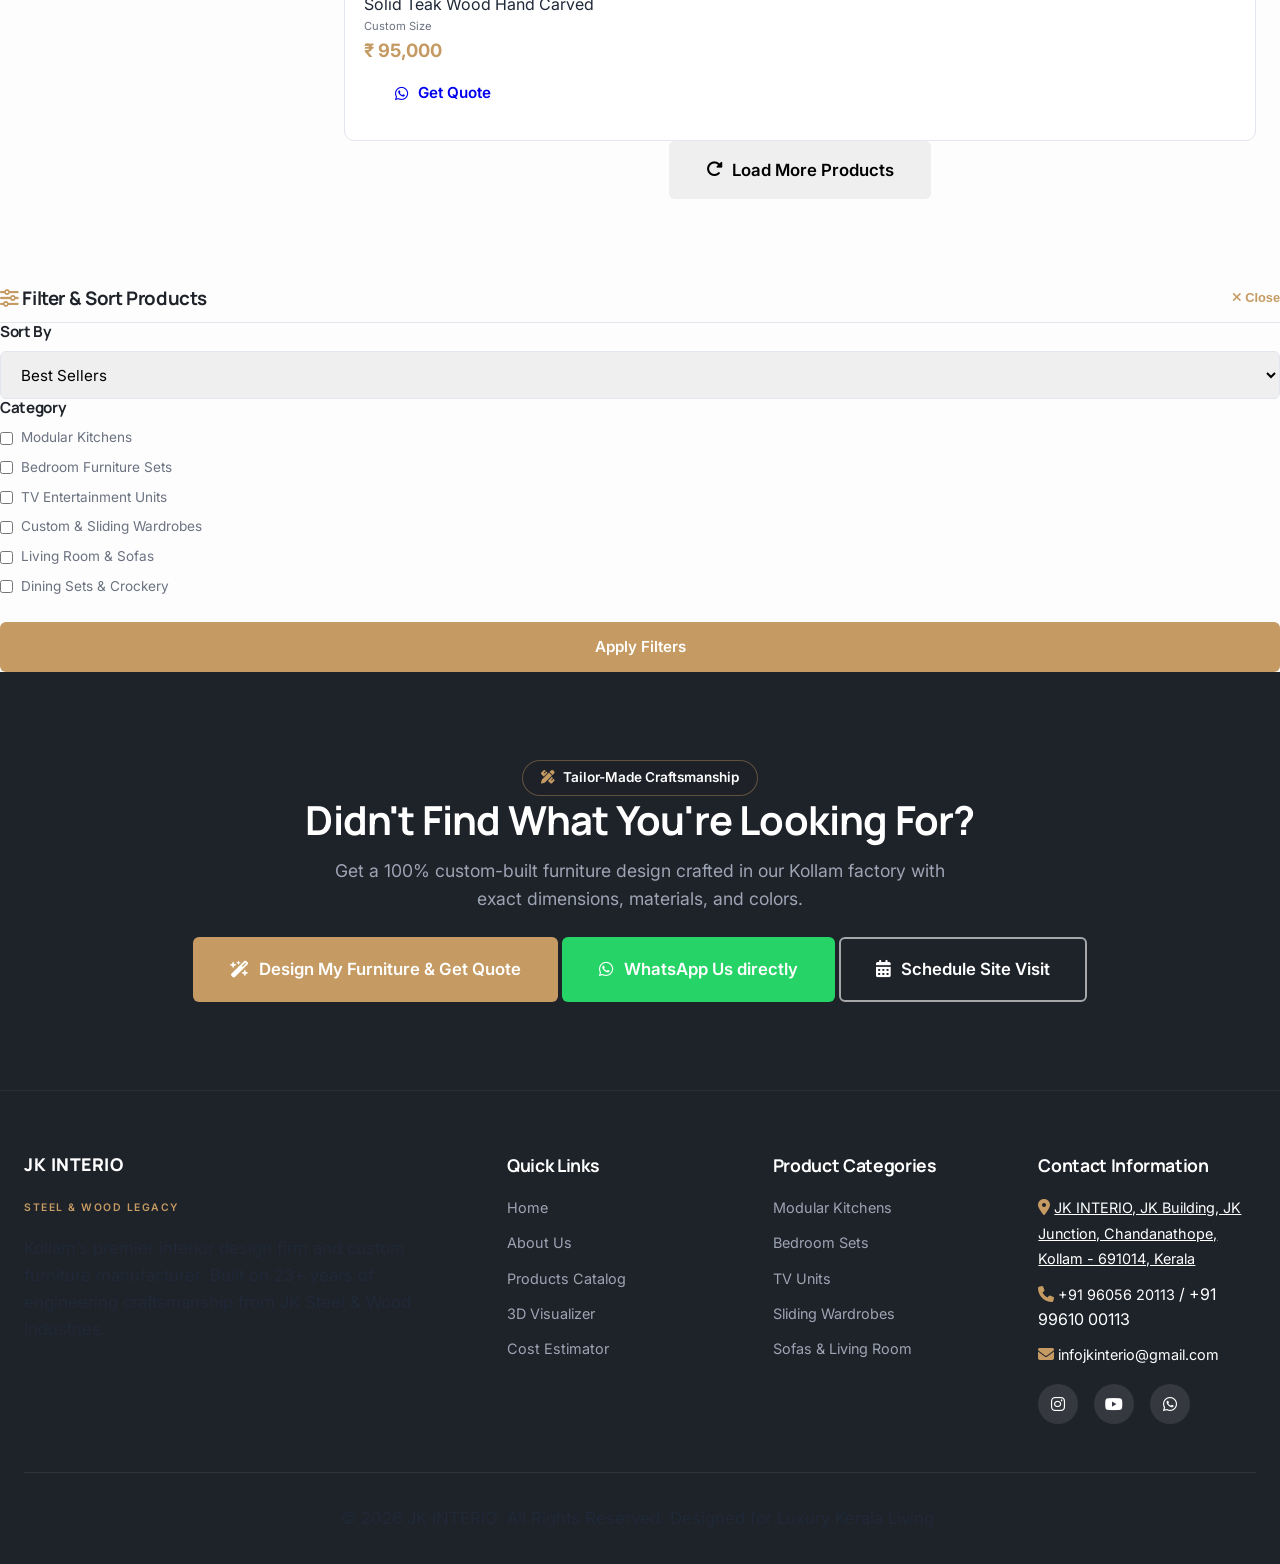
==== commit 26c78571: "Completely remove JK Interio logo image from footer on Products page" ====
--- a/products.html
+++ b/products.html
@@ -517,7 +517,6 @@
             <div class="footer-grid">
                 <div class="footer-col brand-col">
                     <div class="footer-logo">
-                        <img src="assets/images/logo.jpg" alt="JK INTERIO Logo" class="footer-logo-img">
                         <div>
                             <h4 class="brand-title">JK INTERIO</h4>
                             <span class="brand-tagline">Steel & Wood Legacy</span>
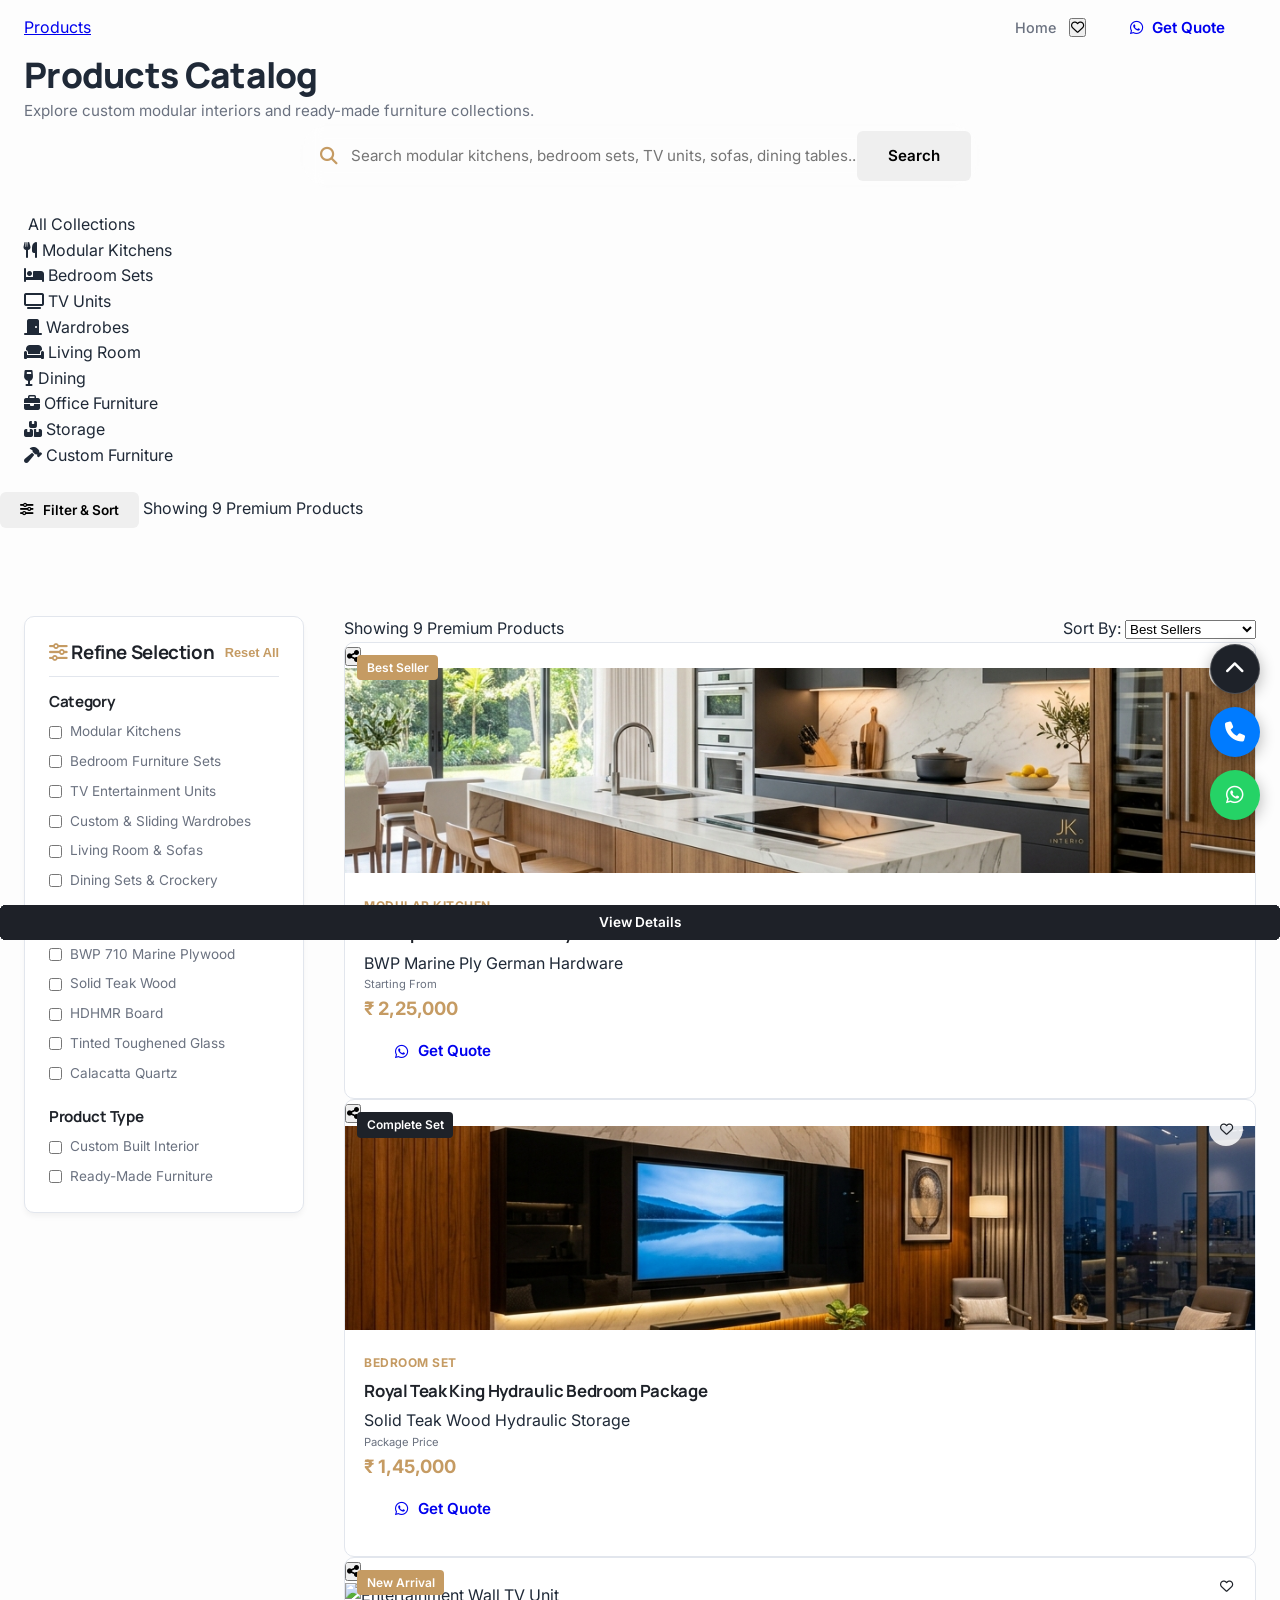
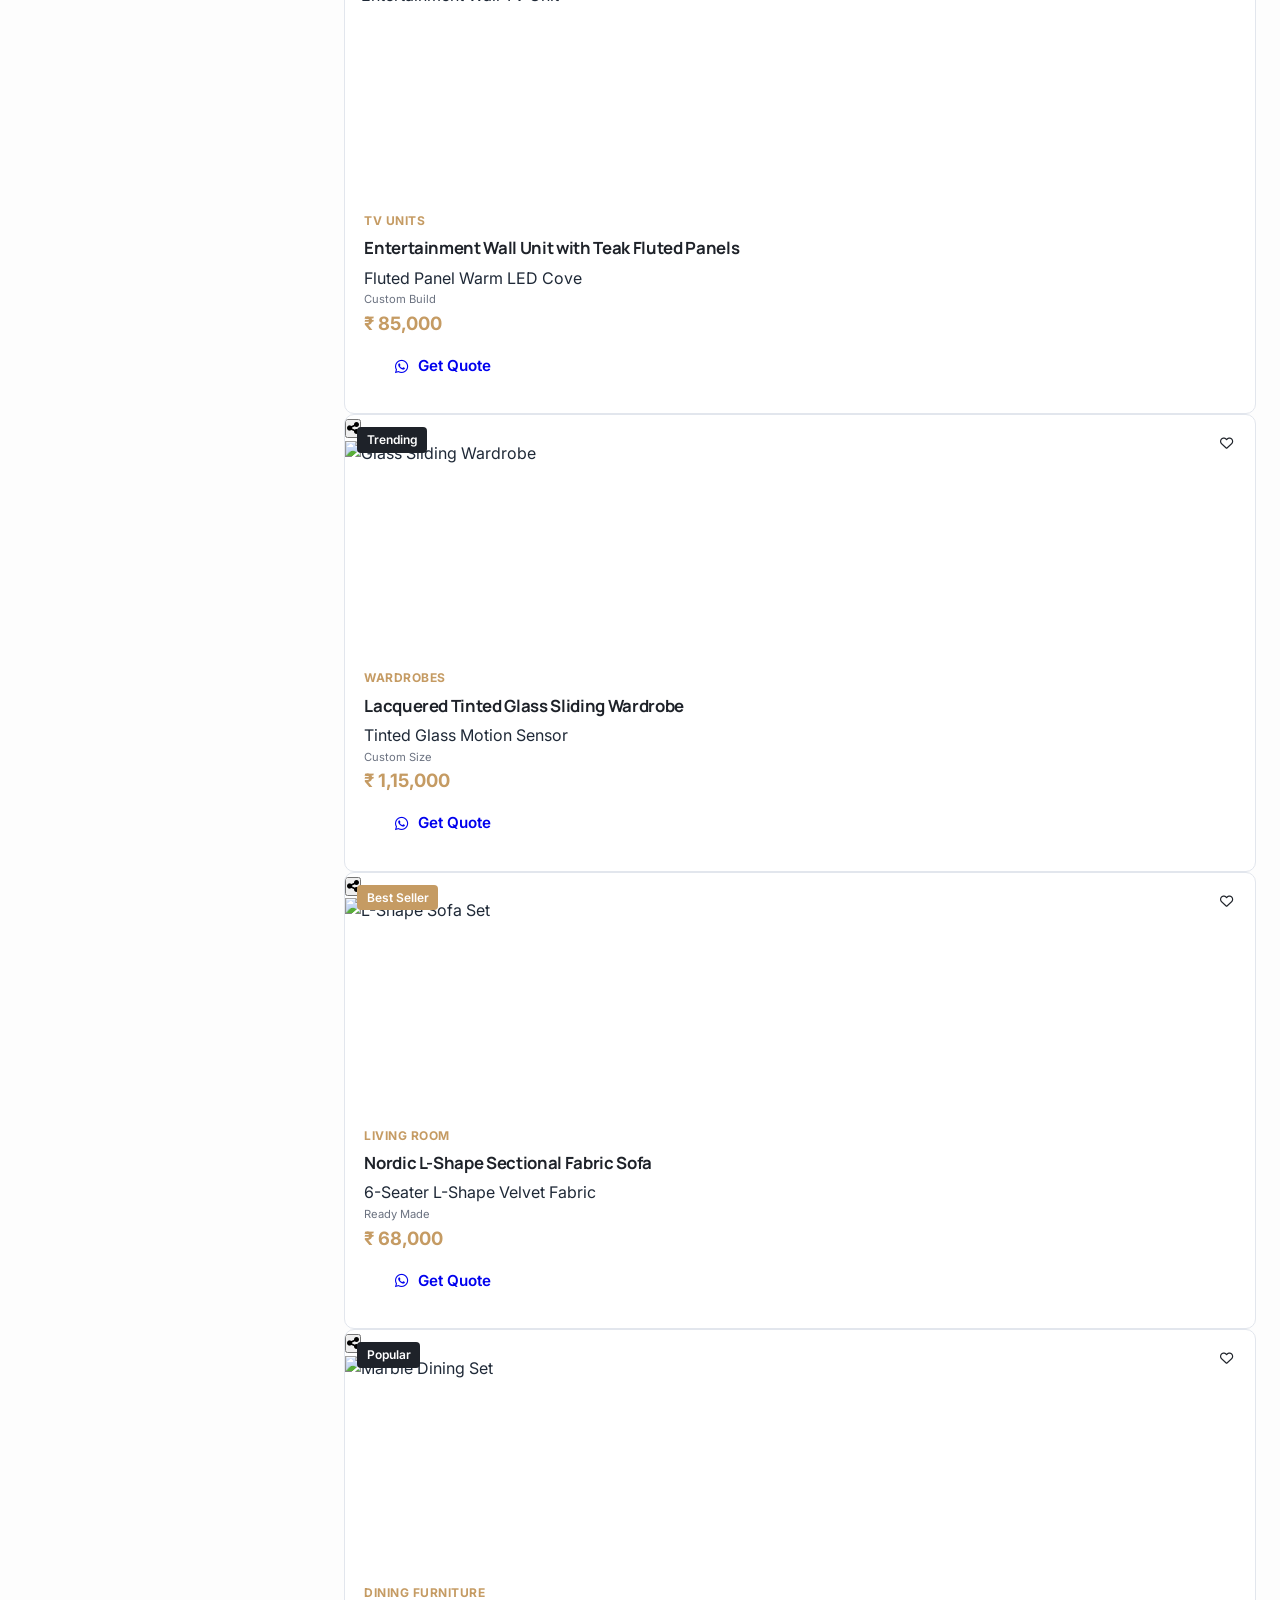
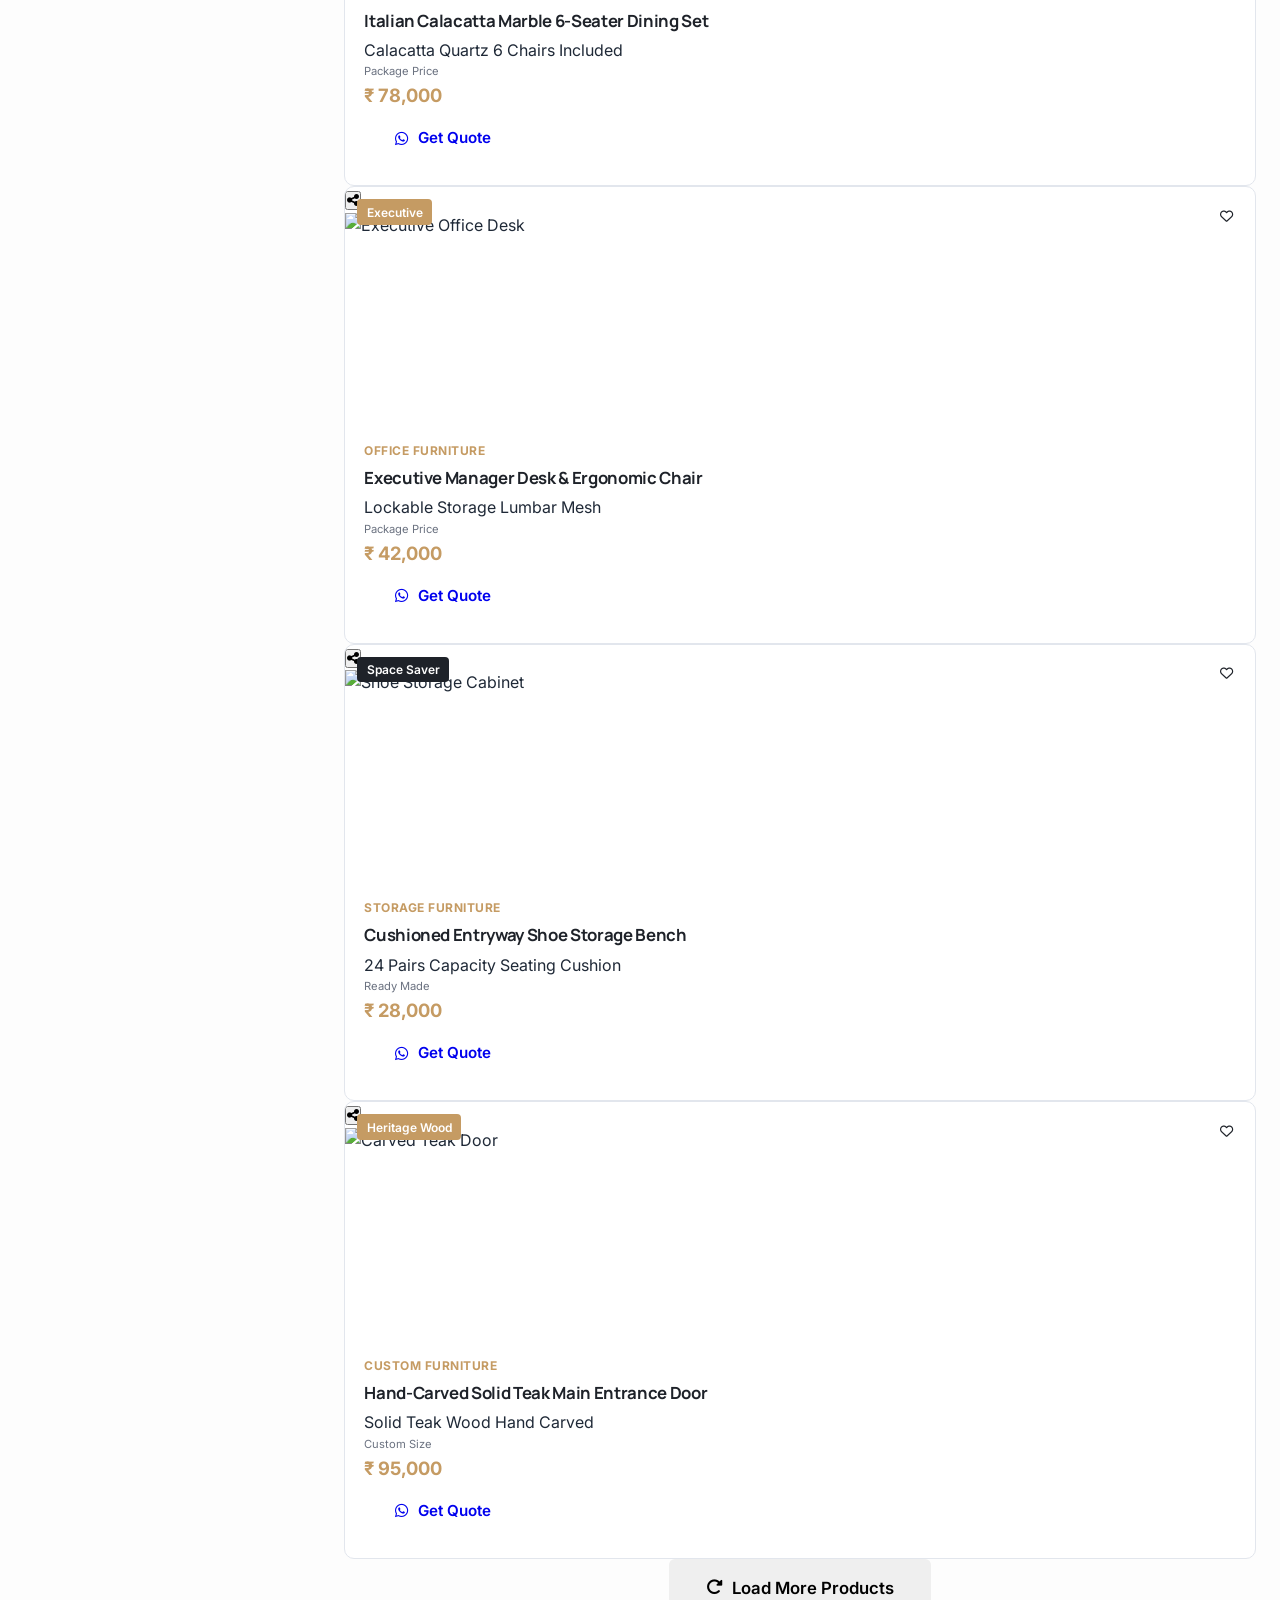
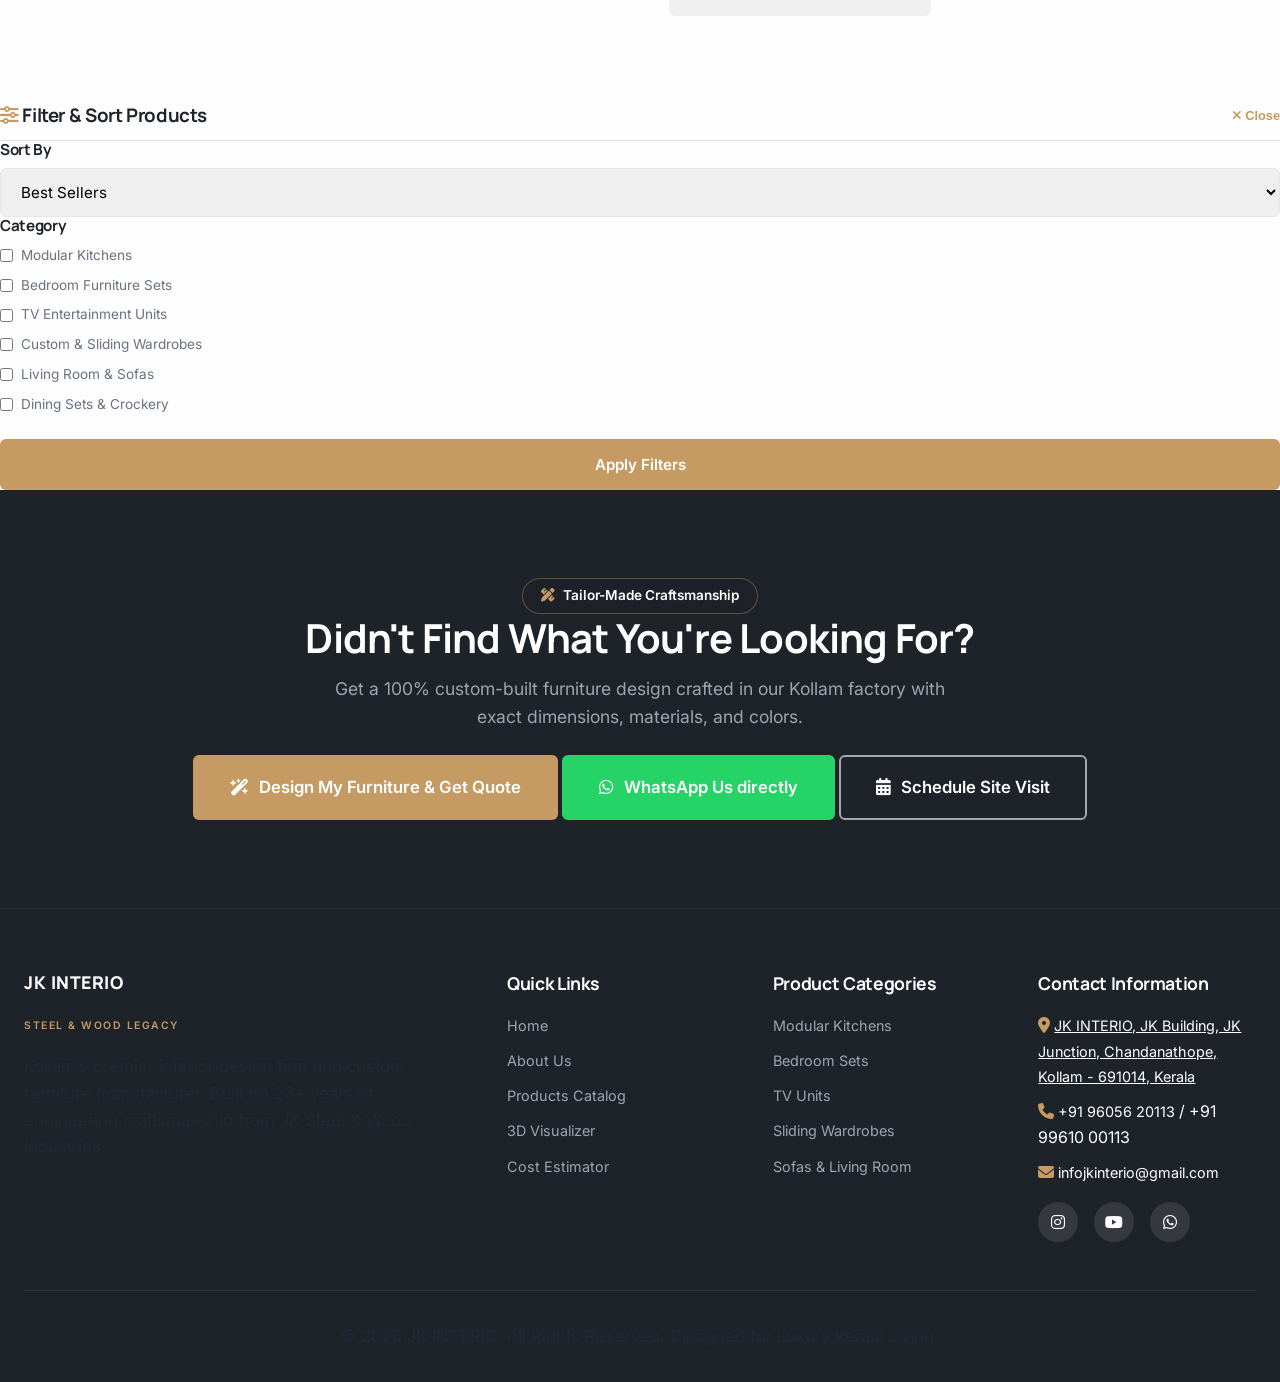
==== commit bf1beda2: "Create distraction-free Products page with compact 64px header and direct title -> search -> chips -" ====
--- a/products.html
+++ b/products.html
@@ -24,50 +24,35 @@
 </head>
 <body class="bg-fafafa">
 
-    <!-- Navigation Header -->
-    <header class="navbar" id="navbar">
-        <div class="container nav-container">
-            <a href="index.html" class="brand-logo" id="brand-logo">
-                <div class="logo-text">
-                    <span class="brand-title">JK INTERIO</span>
-                    <span class="brand-tagline">Steel & Wood Legacy</span>
-                </div>
-            </a>
-            
-            <nav class="nav-menu" id="nav-menu">
-                <ul class="nav-list">
-                    <li class="nav-item"><a href="index.html#home" class="nav-link">Home</a></li>
-                    <li class="nav-item"><a href="index.html#about" class="nav-link">About</a></li>
-                    <li class="nav-item"><a href="index.html#services" class="nav-link">Services</a></li>
-                    <li class="nav-item"><a href="products.html" class="nav-link active">Products</a></li>
-                    <li class="nav-item"><a href="index.html#visualizer" class="nav-link"><i class="fa-solid fa-wand-magic-sparkles text-gold"></i> Visualizer</a></li>
-                    <li class="nav-item"><a href="index.html#estimator" class="nav-link"><i class="fa-solid fa-calculator text-gold"></i> Cost Estimator</a></li>
-                    <li class="nav-item"><a href="index.html#gallery" class="nav-link">Gallery</a></li>
-                    <li class="nav-item"><a href="index.html#contact" class="nav-link">Contact</a></li>
-                </ul>
-            </nav>
-
-            <div class="nav-actions">
-                <a href="https://wa.me/919605620113?text=Hi%20JK%20Interio%2C%20I%20am%20browsing%20your%20products%20catalog." target="_blank" class="btn btn-whatsapp hide-mobile">
-                    <i class="fa-brands fa-whatsapp"></i> Chat Now
-                </a>
-                <a href="index.html#estimator" class="btn btn-primary id-btn-quote">Get Quote</a>
-                <button class="mobile-toggle" id="mobile-toggle" aria-label="Toggle Navigation Menu">
+    <!-- Compact Distraction-Free Header (64px) -->
+    <header class="products-compact-header">
+        <div class="container flex-between align-center" style="width: 100%;">
+            <div style="display: flex; align-items: center; gap: 1rem;">
+                <button class="mobile-toggle" id="mobile-toggle" aria-label="Toggle Navigation Menu" style="background: none; border: none; font-size: 1.2rem; color: #1F2937; cursor: pointer;">
                     <i class="fa-solid fa-bars"></i>
                 </button>
+                <a href="products.html" class="header-page-title">Products</a>
+            </div>
+
+            <div style="display: flex; align-items: center; gap: 0.8rem;">
+                <a href="index.html" class="header-link hide-mobile" style="color: #6B7280; text-decoration: none; font-weight: 500; font-size: 0.9rem;">Home</a>
+                <button class="header-action-btn" aria-label="Wishlist"><i class="fa-regular fa-heart"></i></button>
+                <a href="https://wa.me/919605620113?text=Hi%20JK%20Interio%2C%20I%20am%20browsing%20the%20products%20catalog." target="_blank" class="btn btn-pill btn-forest"><i class="fa-brands fa-whatsapp"></i> Get Quote</a>
             </div>
         </div>
     </header>
 
-    <!-- Hero Search Banner -->
-    <section class="catalog-hero section-padding bg-dark text-white text-center">
+    <!-- Main Content Section: 1. Products Title -> 2. Search -> 3. Category Chips -->
+    <section class="products-page-padding bg-fafafa" style="padding-bottom: 1.5rem;">
         <div class="container">
-            <span class="badge badge-hero"><i class="fa-solid fa-couch text-gold"></i> Full Service Furniture & Interior Showroom</span>
-            <h1 class="section-title text-white">Exclusive Interior & Furniture Catalog</h1>
-            <p class="section-description text-light">Explore custom-built modular interiors and ready-made furniture designed for modern Kerala homes.</p>
-
-            <!-- Clean Search Input Box -->
-            <div class="catalog-search-wrapper mt-4">
+            <!-- 1. Products Title & Subtitle -->
+            <div class="mb-3">
+                <h1 style="font-family: var(--font-heading); font-size: 2.2rem; font-weight: 800; color: #1F2937; margin: 0; line-height: 1.1;">Products Catalog</h1>
+                <p style="color: #6B7280; margin-top: 0.3rem; font-size: 0.95rem;">Explore custom modular interiors and ready-made furniture collections.</p>
+            </div>
+
+            <!-- 2. Search Bar -->
+            <div class="catalog-search-wrapper mt-3">
                 <div class="search-input-group">
                     <i class="fa-solid fa-magnifying-glass search-icon"></i>
                     <input type="text" id="catalog-search-input" class="search-input" placeholder="Search modular kitchens, bedroom sets, TV units, sofas, dining tables...">
@@ -75,7 +60,7 @@
                 </div>
             </div>
 
-            <!-- Icon-Based Category Selector (Swipeable on Mobile) -->
+            <!-- 3. Category Chips (Swipeable Icon Cards) -->
             <div class="cat-icon-scroll-wrapper mt-4">
                 <div class="cat-icon-grid">
                     <div class="cat-icon-card active" data-cat="all"><i class="fa-solid fa-grid-2"></i> <span>All Collections</span></div>
--- a/assets/css/style.css
+++ b/assets/css/style.css
@@ -52,6 +52,29 @@
     font-size: 16px;
 }
 
+img {
+    max-width: 100%;
+    height: auto;
+}
+
+.brand-logo {
+    display: flex;
+    align-items: center;
+    gap: 0.75rem;
+    text-decoration: none;
+}
+
+.nav-logo-img {
+    height: 48px !important;
+    max-height: 48px !important;
+    width: auto !important;
+    object-fit: contain;
+    border-radius: 6px;
+    background: #ffffff;
+    padding: 3px;
+    box-shadow: 0 2px 10px rgba(0,0,0,0.18);
+}
+
 body {
     font-family: var(--font-body);
     color: var(--text-main);
@@ -2571,5 +2594,54 @@
     background-color: #FAFAFA !important;
 }
 
-
-
+/* Compact Distraction-Free Header (64px) for Products Page */
+.products-compact-header {
+    position: fixed;
+    top: 0;
+    left: 0;
+    width: 100%;
+    height: 64px;
+    z-index: 1000;
+    background: rgba(255, 255, 255, 0.95);
+    backdrop-filter: blur(12px);
+    border-bottom: 1px solid #E5E7EB;
+    display: flex;
+    align-items: center;
+}
+
+.header-page-title {
+    font-family: var(--font-heading);
+    font-size: 1.35rem;
+    font-weight: 800;
+    color: #1F2937;
+    text-decoration: none;
+    letter-spacing: -0.3px;
+}
+
+.header-action-btn {
+    width: 42px;
+    height: 42px;
+    border-radius: 50%;
+    border: 1px solid #E5E7EB;
+    background: #ffffff;
+    display: flex;
+    align-items: center;
+    justify-content: center;
+    color: #374151;
+    font-size: 1.05rem;
+    cursor: pointer;
+    transition: var(--transition-smooth);
+}
+
+.header-action-btn:hover {
+    border-color: var(--forest-green);
+    color: var(--forest-green);
+    background: #F0FDF4;
+}
+
+.products-page-padding {
+    padding-top: 5.5rem;
+}
+
+
+
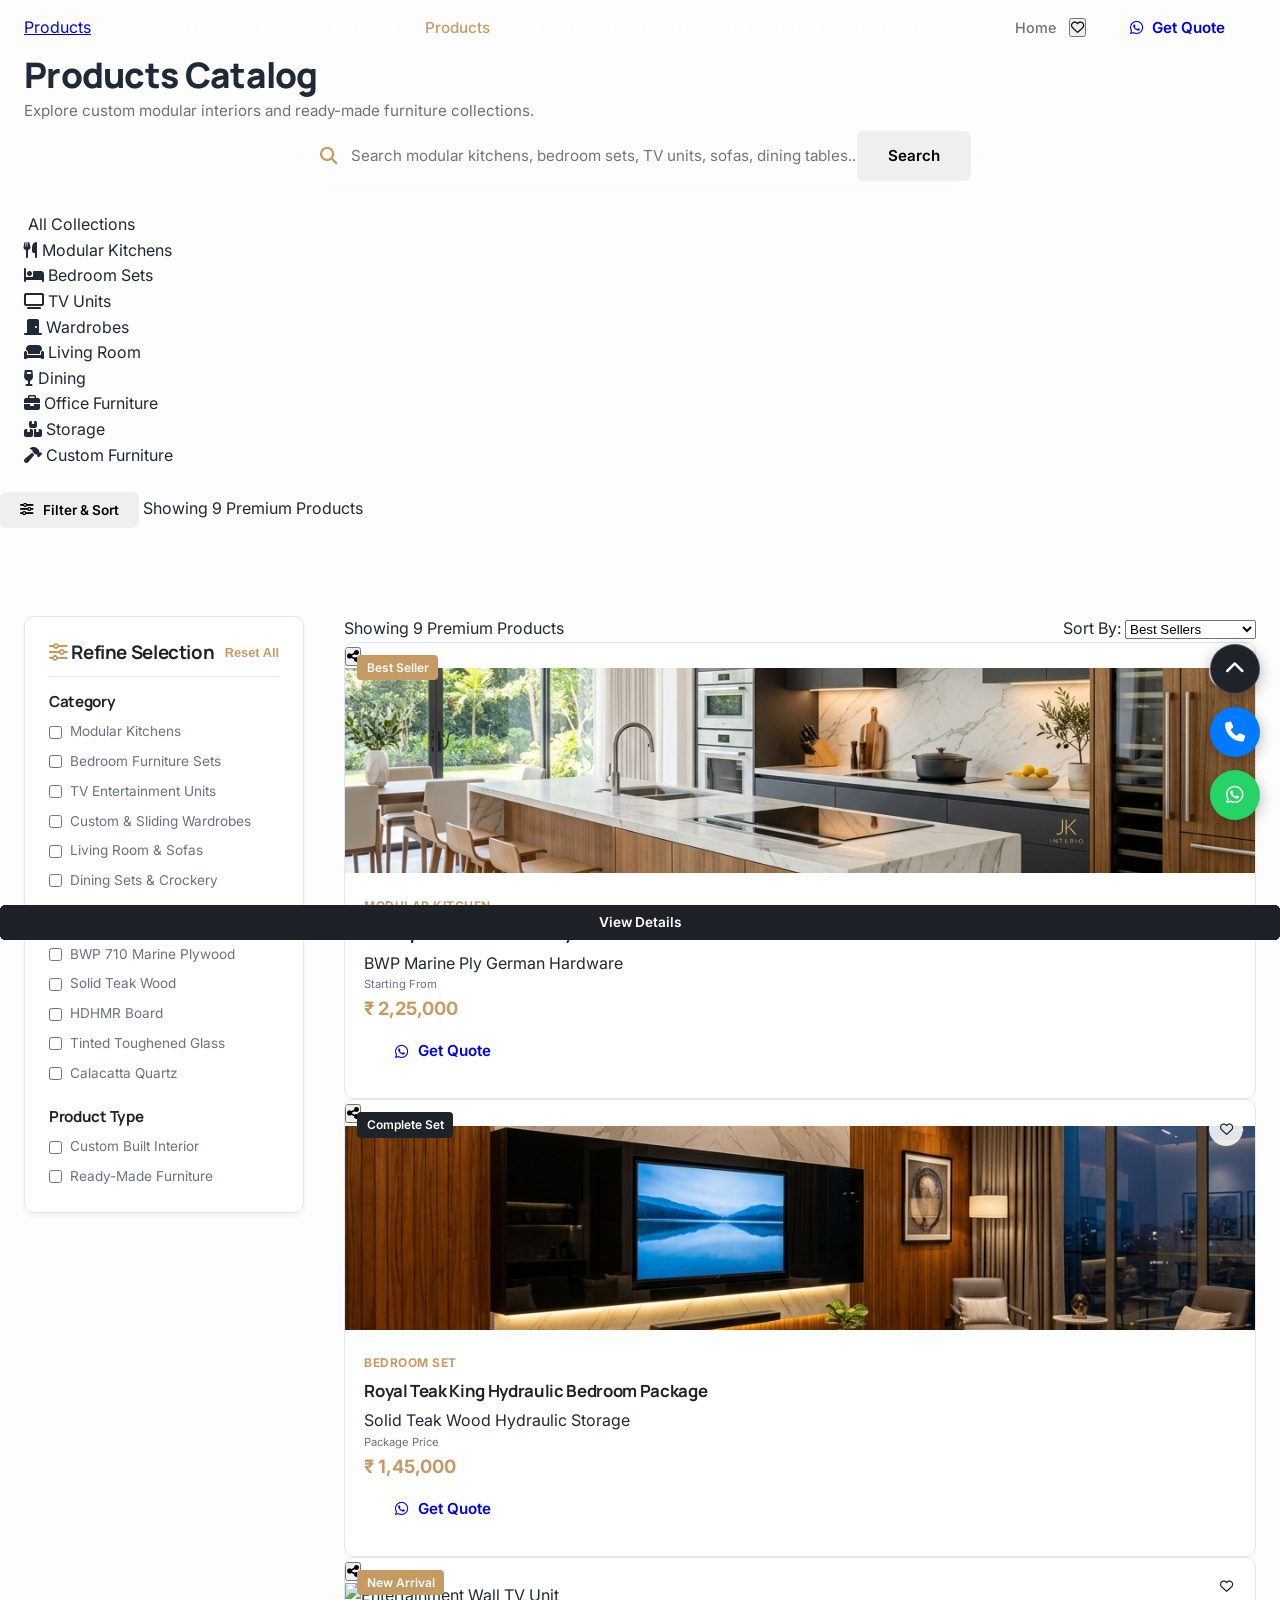
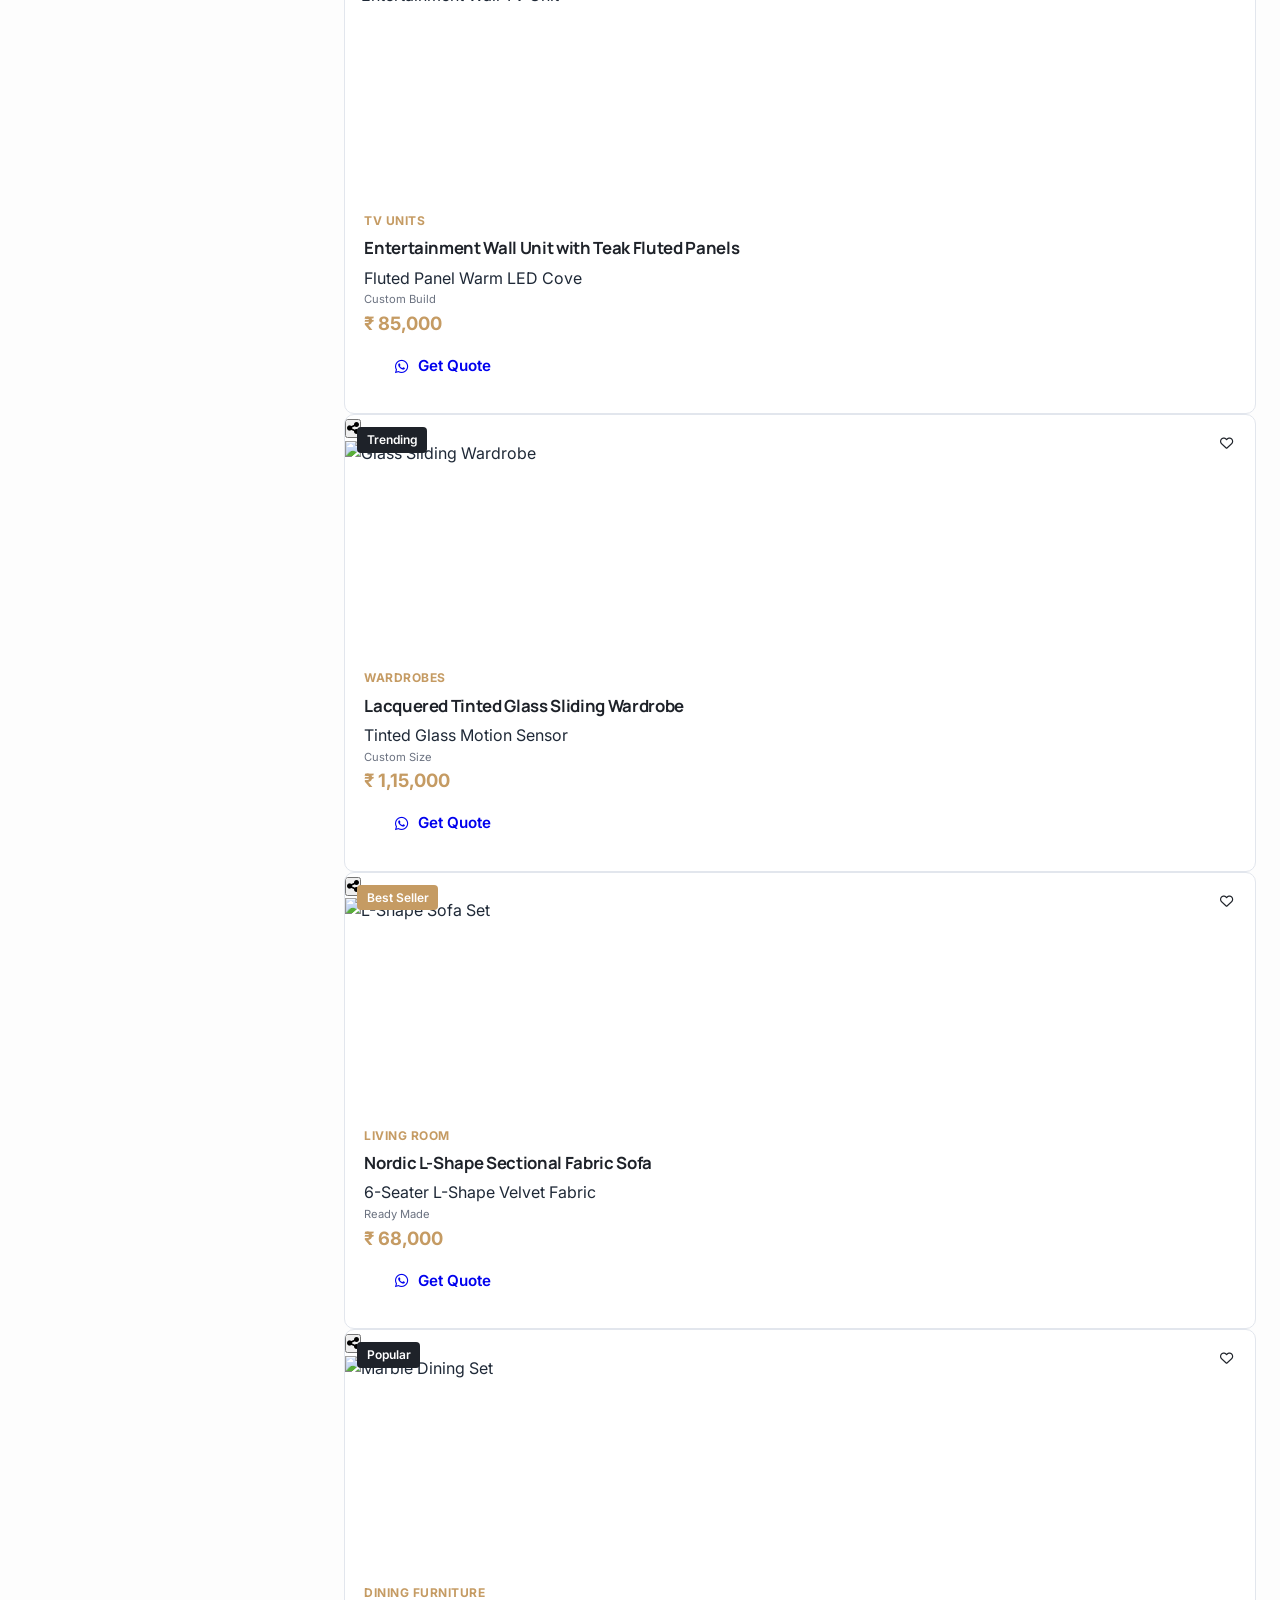
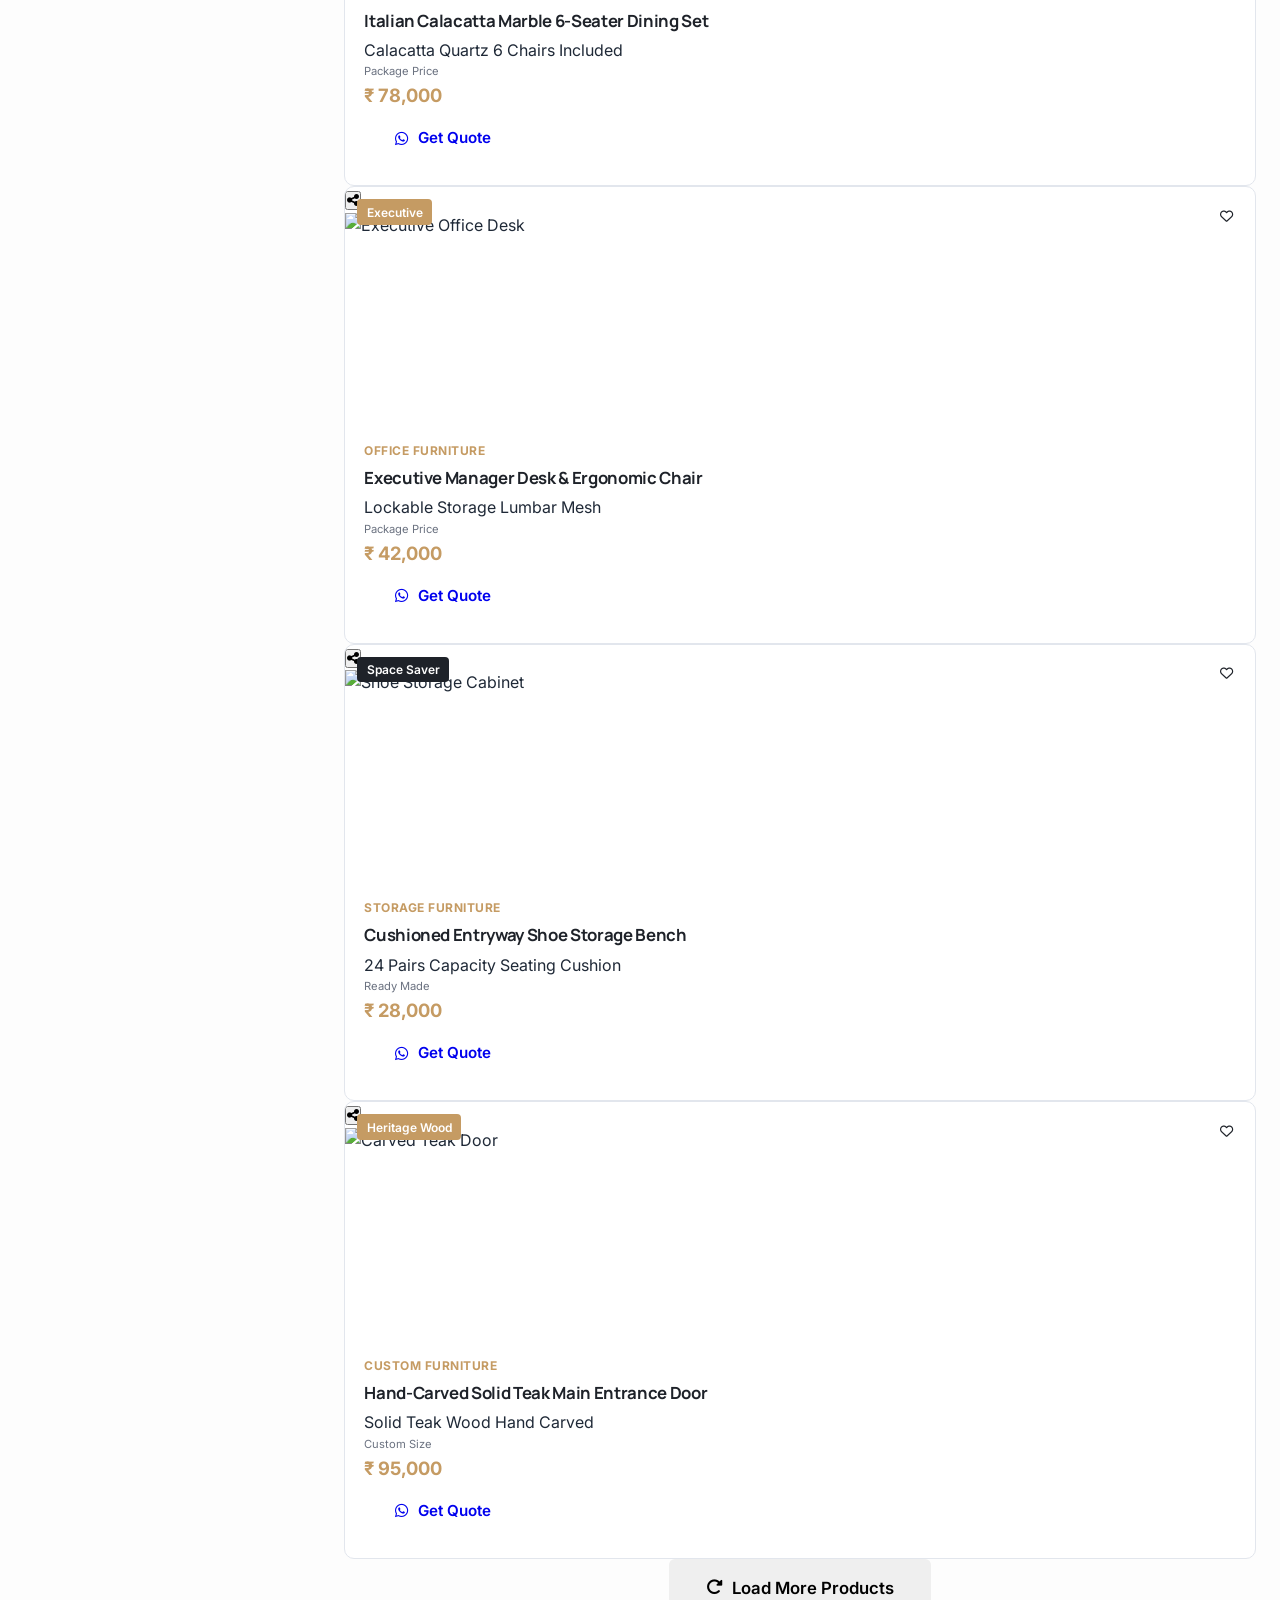
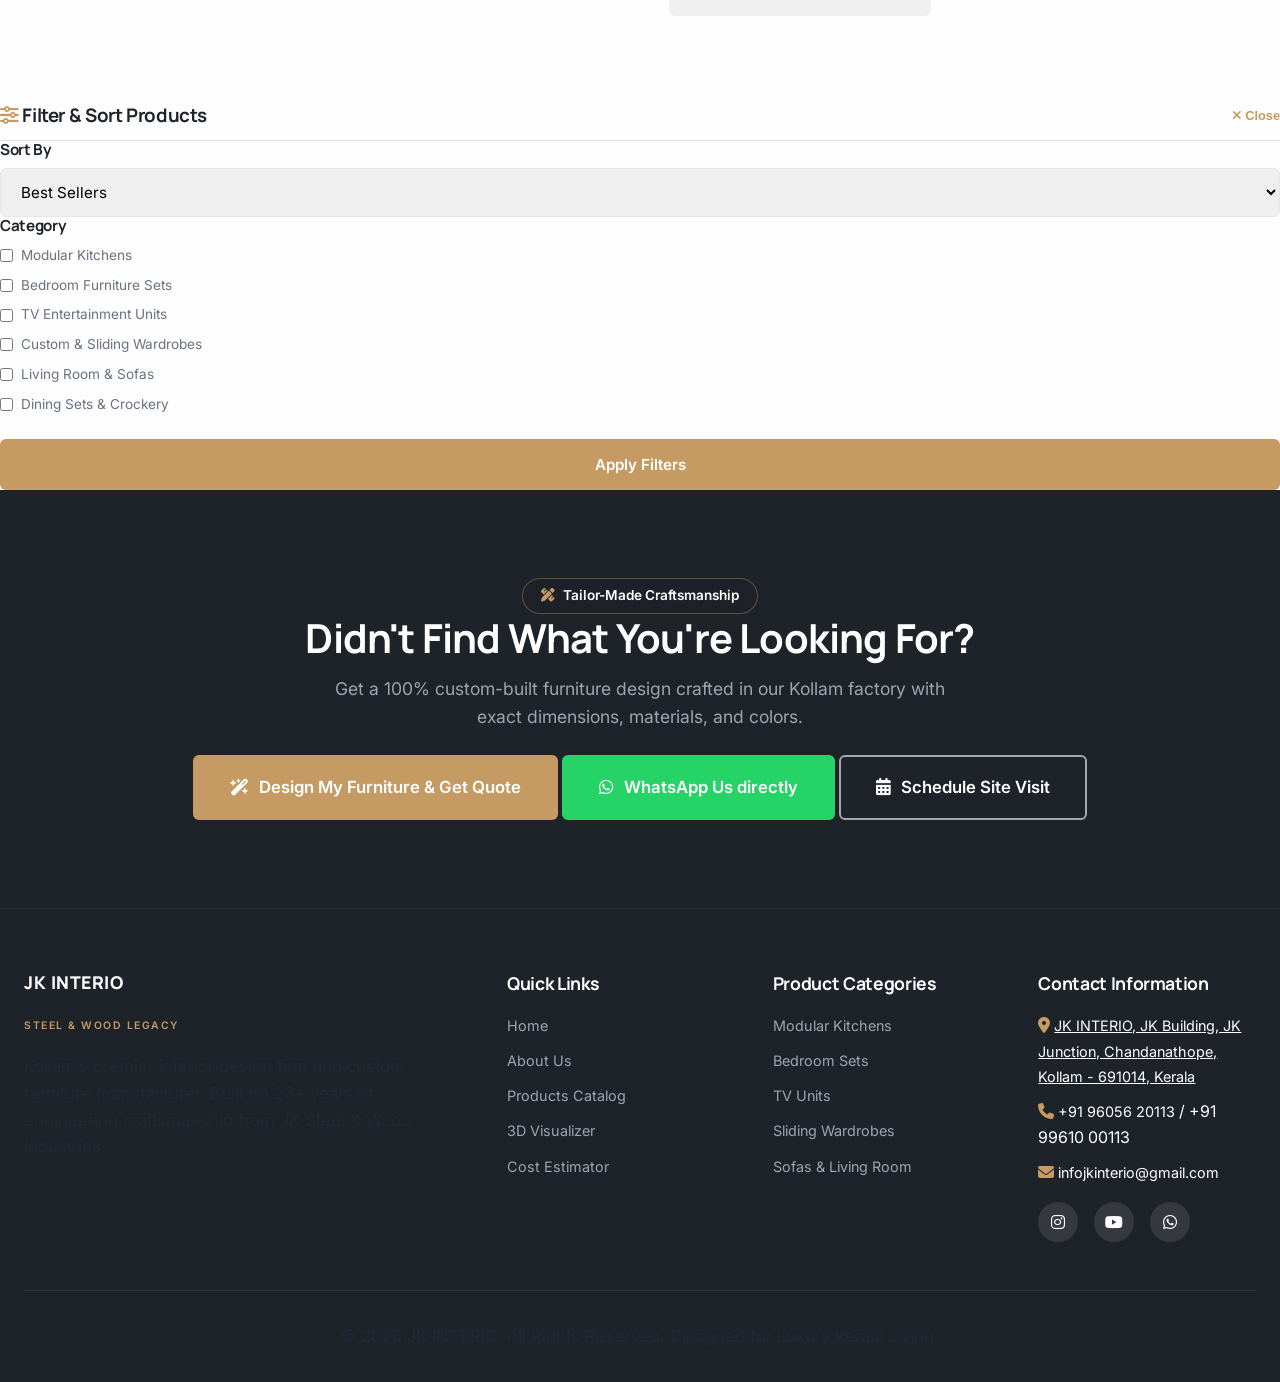
==== commit ded01dba: "Fix mobile nav menu drawer integration and header padding on Products page" ====
--- a/products.html
+++ b/products.html
@@ -34,6 +34,19 @@
                 <a href="products.html" class="header-page-title">Products</a>
             </div>
 
+            <nav class="nav-menu" id="nav-menu">
+                <ul class="nav-list">
+                    <li class="nav-item"><a href="index.html#home" class="nav-link">Home</a></li>
+                    <li class="nav-item"><a href="index.html#about" class="nav-link">About</a></li>
+                    <li class="nav-item"><a href="index.html#services" class="nav-link">Services</a></li>
+                    <li class="nav-item"><a href="products.html" class="nav-link active">Products</a></li>
+                    <li class="nav-item"><a href="index.html#visualizer" class="nav-link">3D Visualizer</a></li>
+                    <li class="nav-item"><a href="index.html#estimator" class="nav-link">Cost Estimator</a></li>
+                    <li class="nav-item"><a href="index.html#gallery" class="nav-link">Gallery</a></li>
+                    <li class="nav-item"><a href="index.html#contact" class="nav-link">Contact</a></li>
+                </ul>
+            </nav>
+
             <div style="display: flex; align-items: center; gap: 0.8rem;">
                 <a href="index.html" class="header-link hide-mobile" style="color: #6B7280; text-decoration: none; font-weight: 500; font-size: 0.9rem;">Home</a>
                 <button class="header-action-btn" aria-label="Wishlist"><i class="fa-regular fa-heart"></i></button>
--- a/assets/css/style.css
+++ b/assets/css/style.css
@@ -64,11 +64,12 @@
     text-decoration: none;
 }
 
-.nav-logo-img {
+.nav-logo-img, .footer-logo-img, .boq-logo-img, img[src*="logo"] {
     height: 48px !important;
     max-height: 48px !important;
     width: auto !important;
-    object-fit: contain;
+    max-width: 180px !important;
+    object-fit: contain !important;
     border-radius: 6px;
     background: #ffffff;
     padding: 3px;
@@ -2640,8 +2641,8 @@
 }
 
 .products-page-padding {
-    padding-top: 5.5rem;
-}
-
-
-
+    padding-top: 4.8rem;
+}
+
+
+
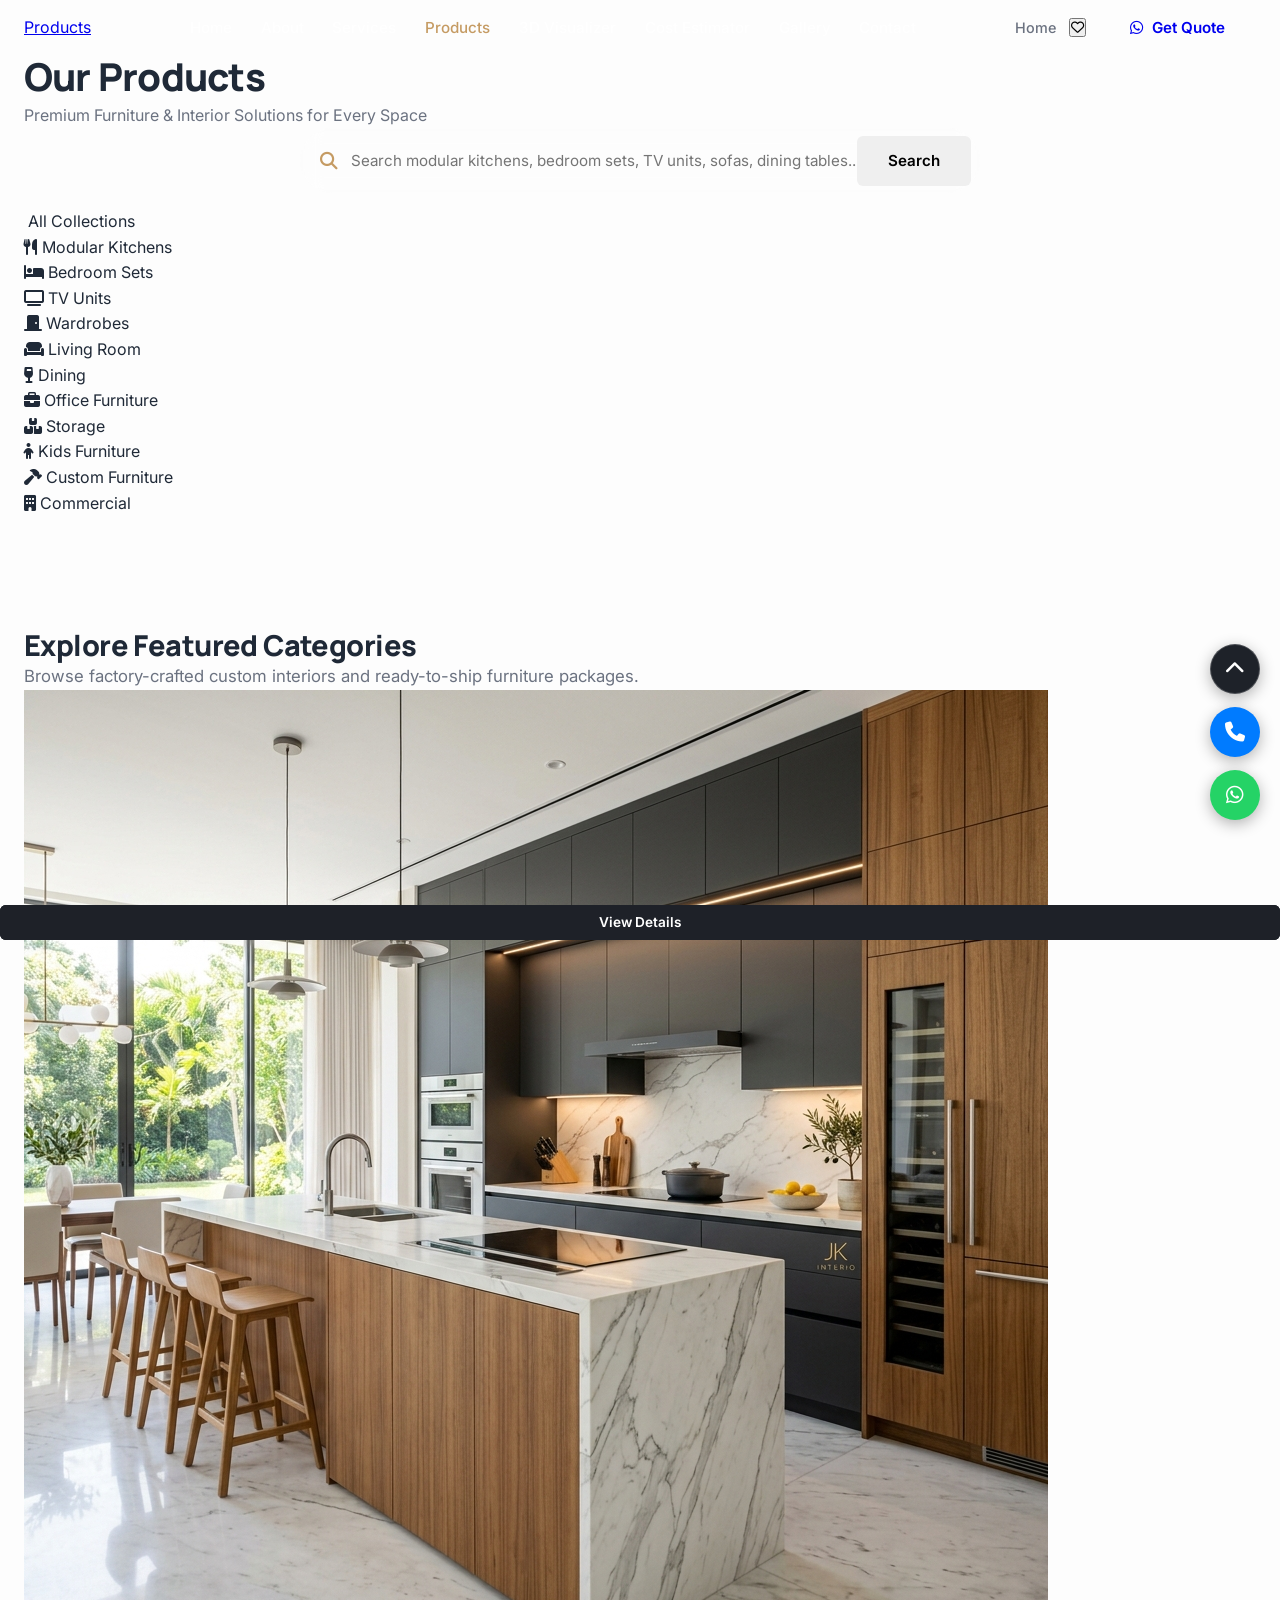
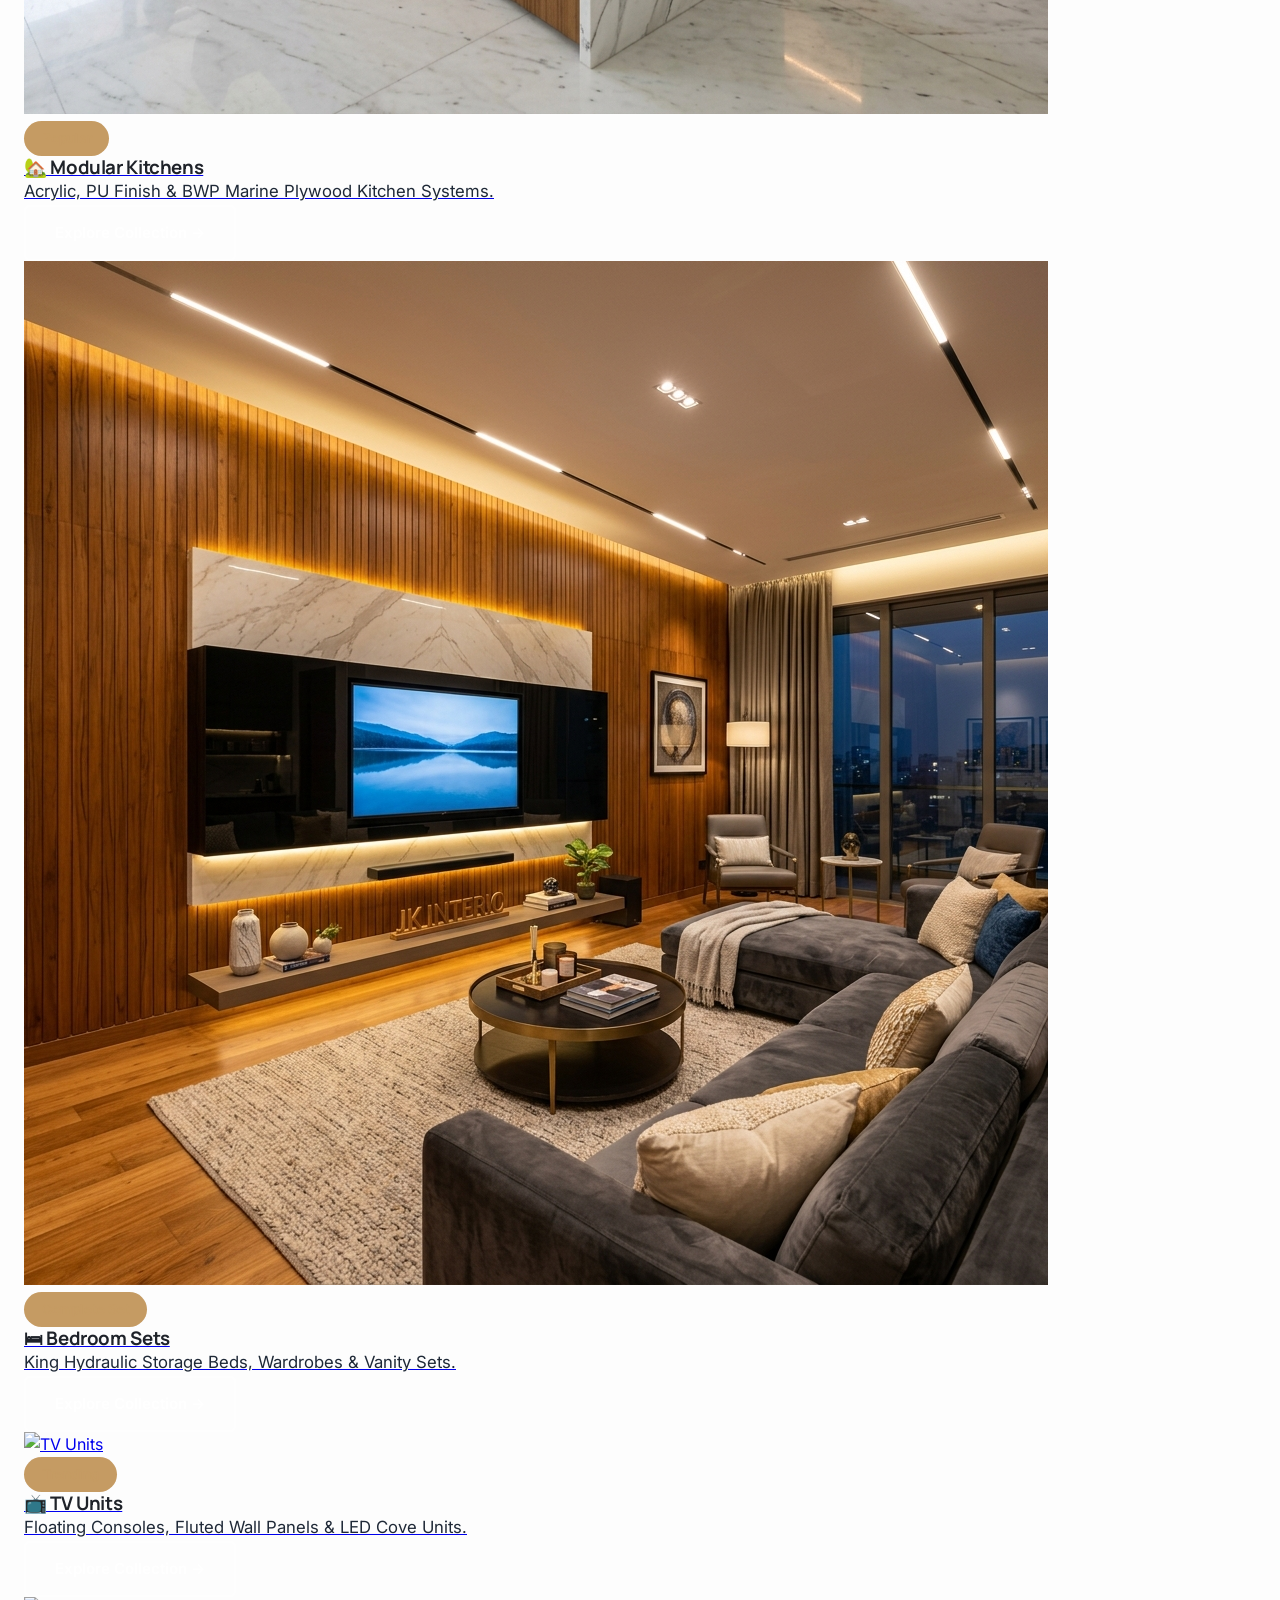
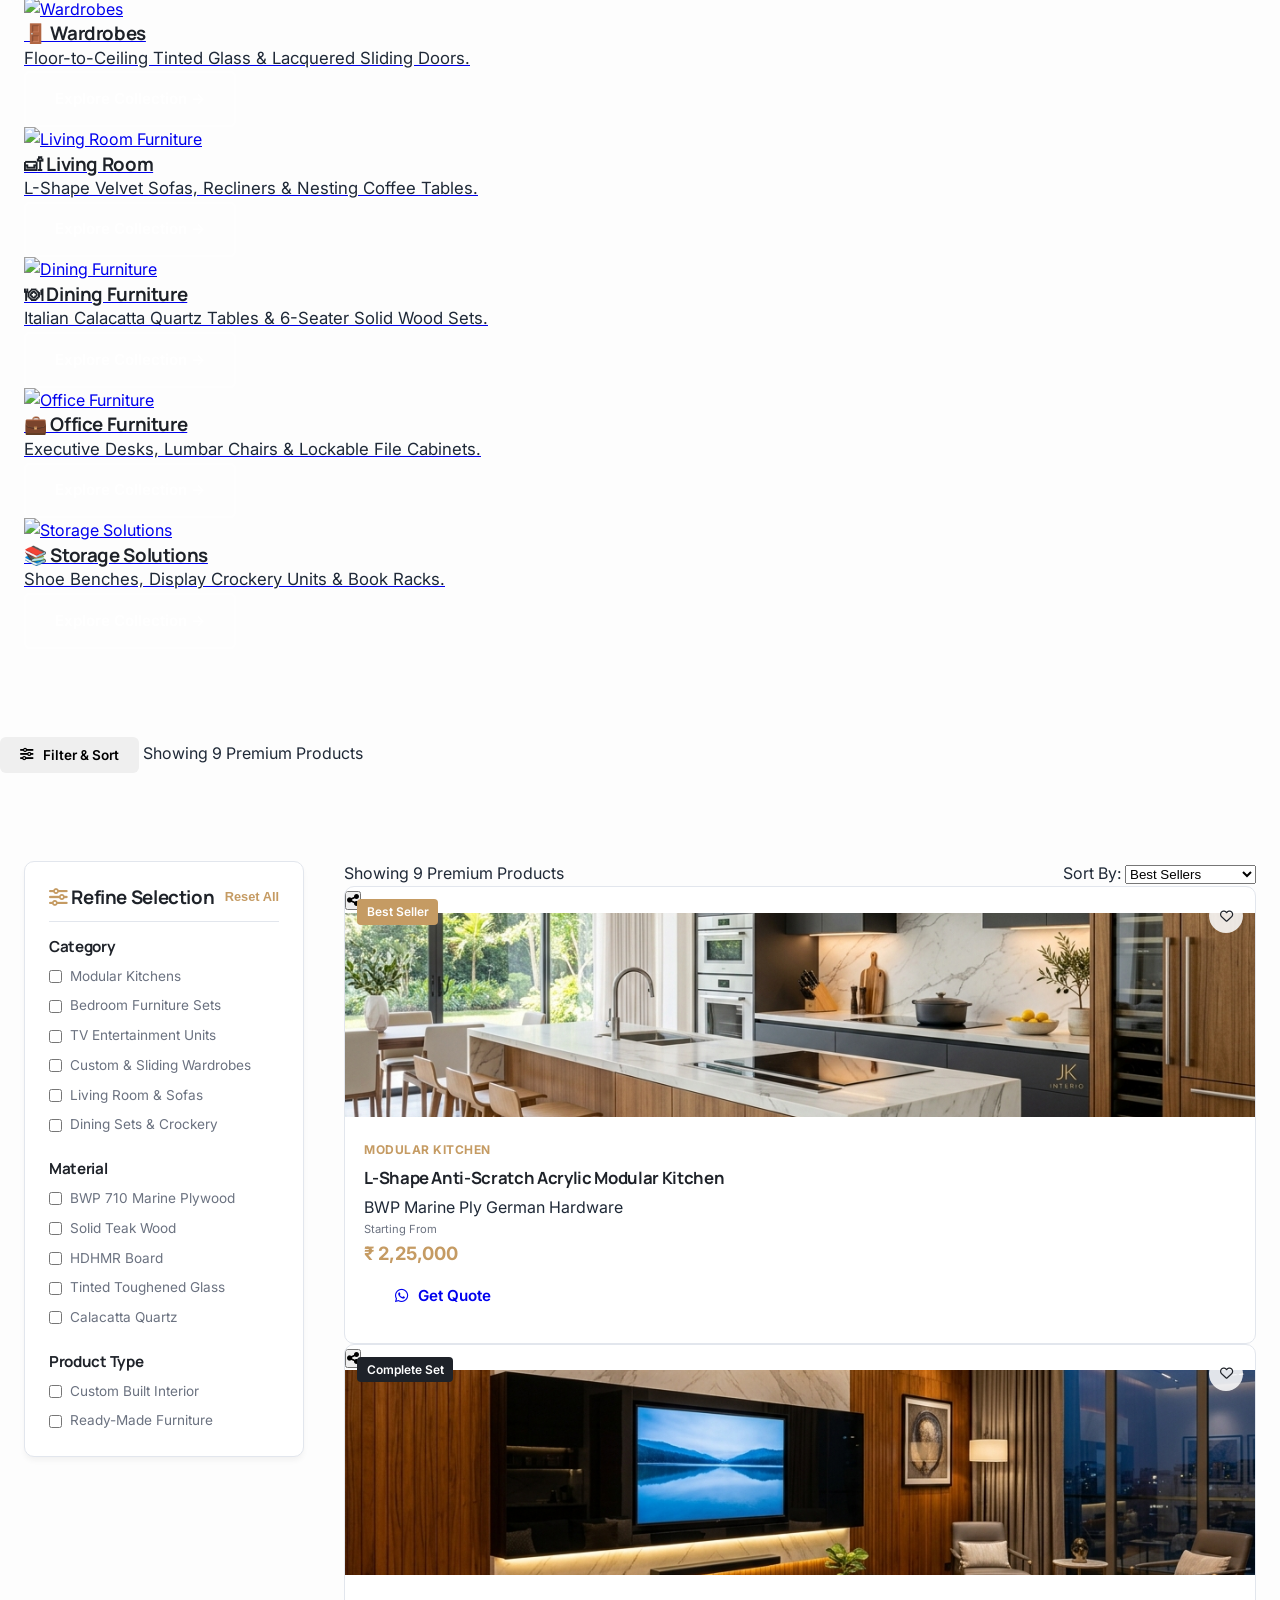
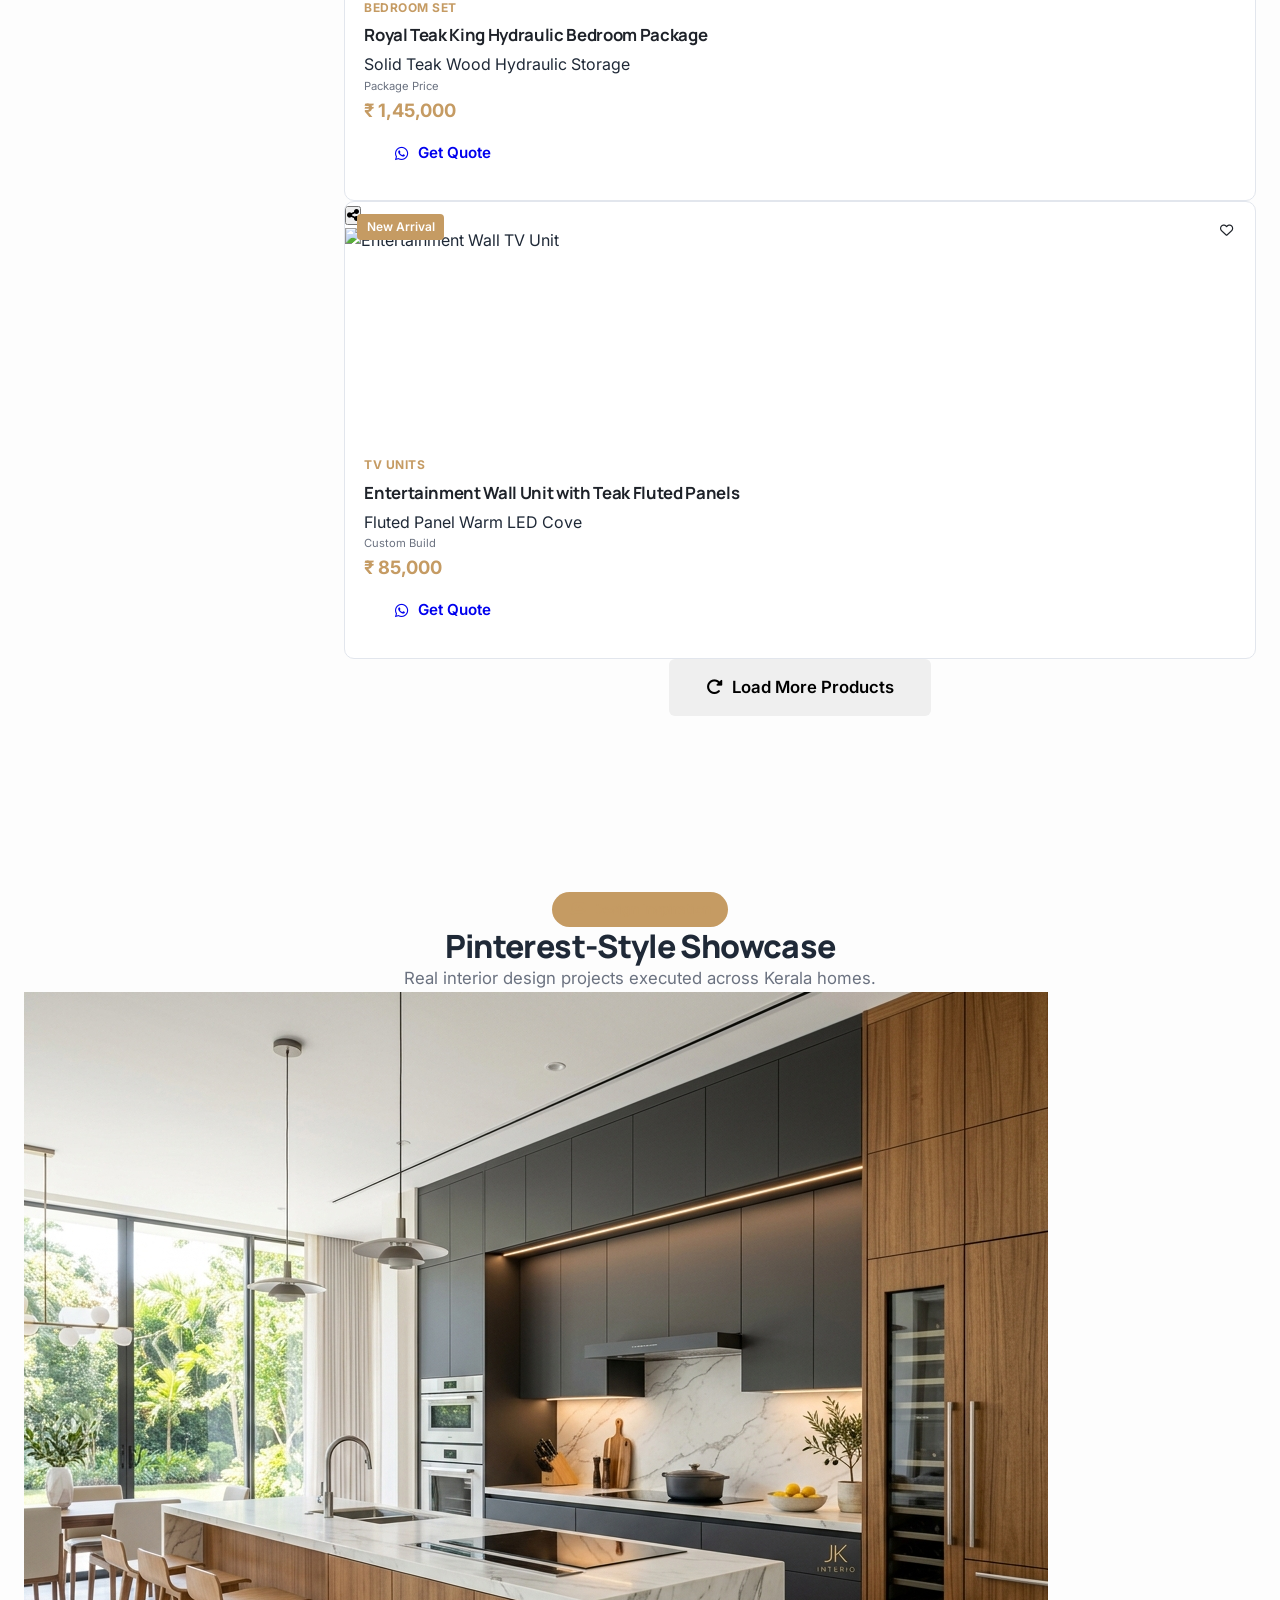
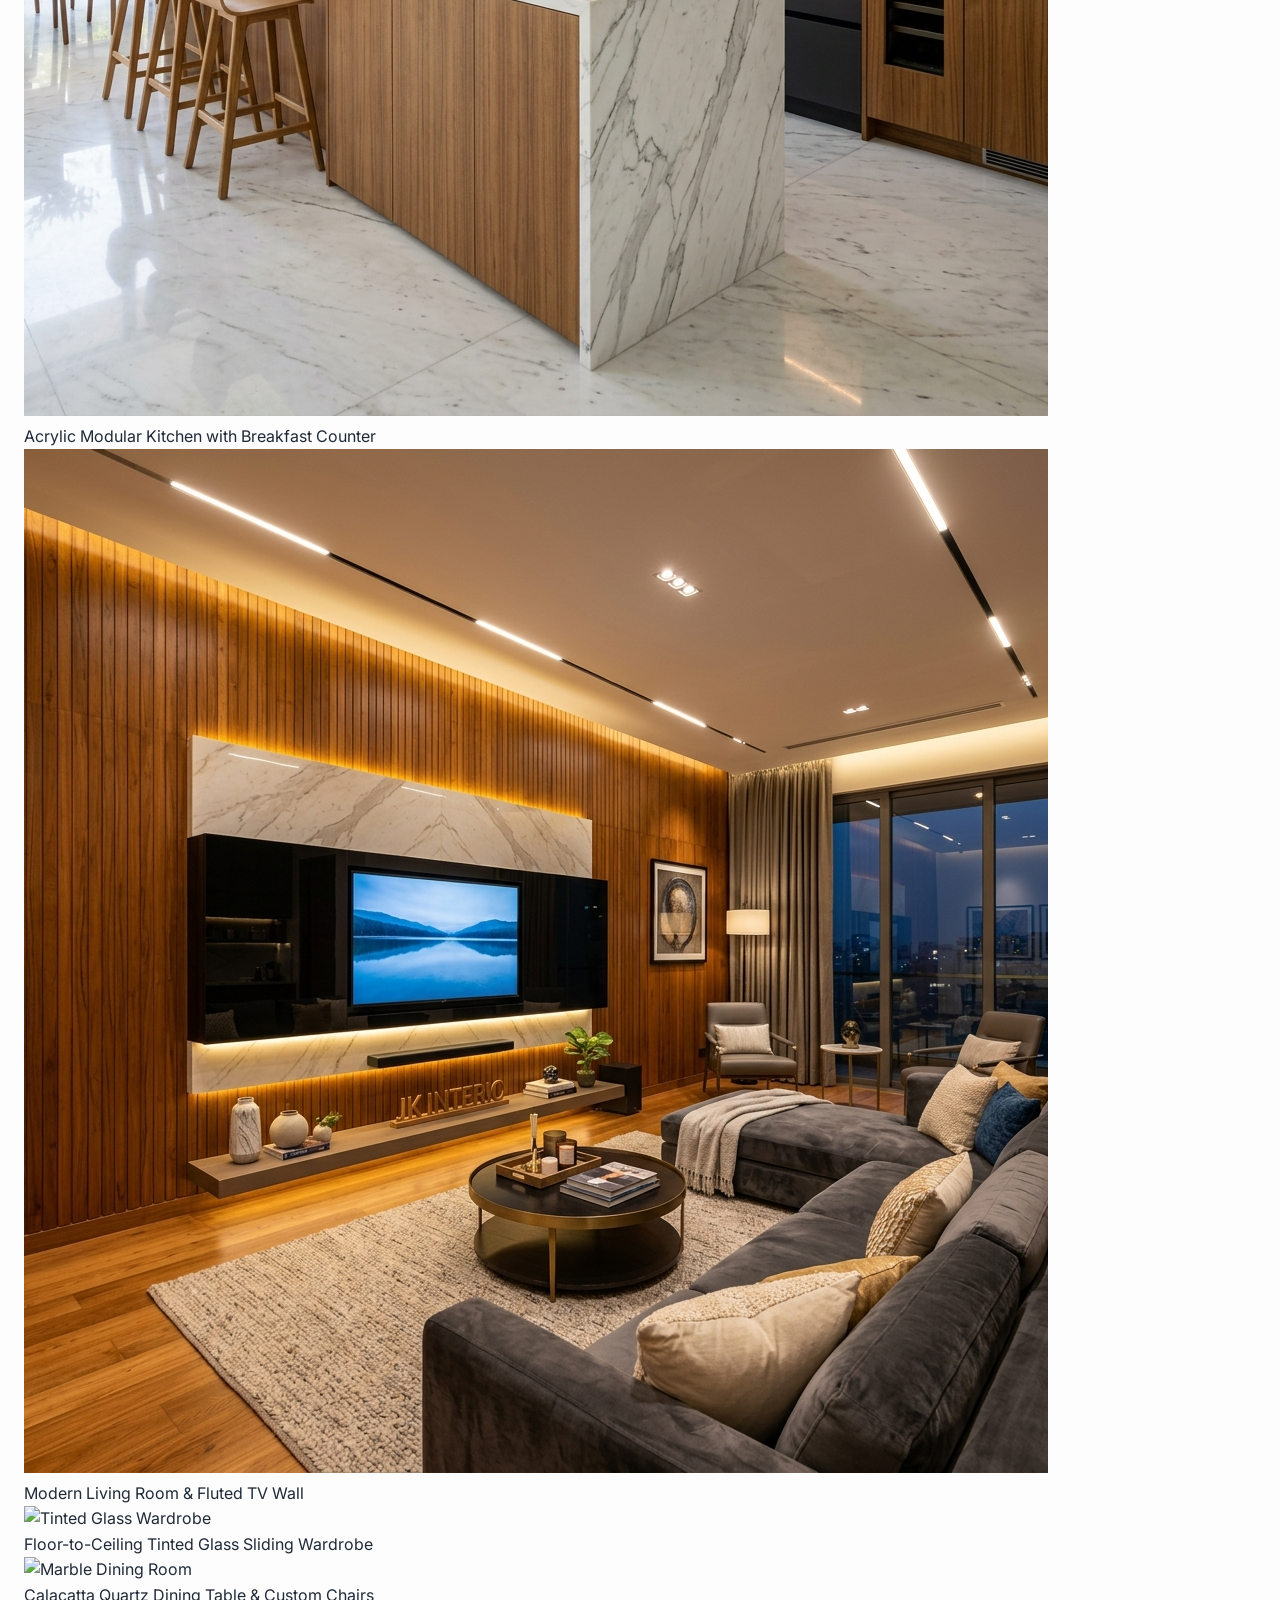
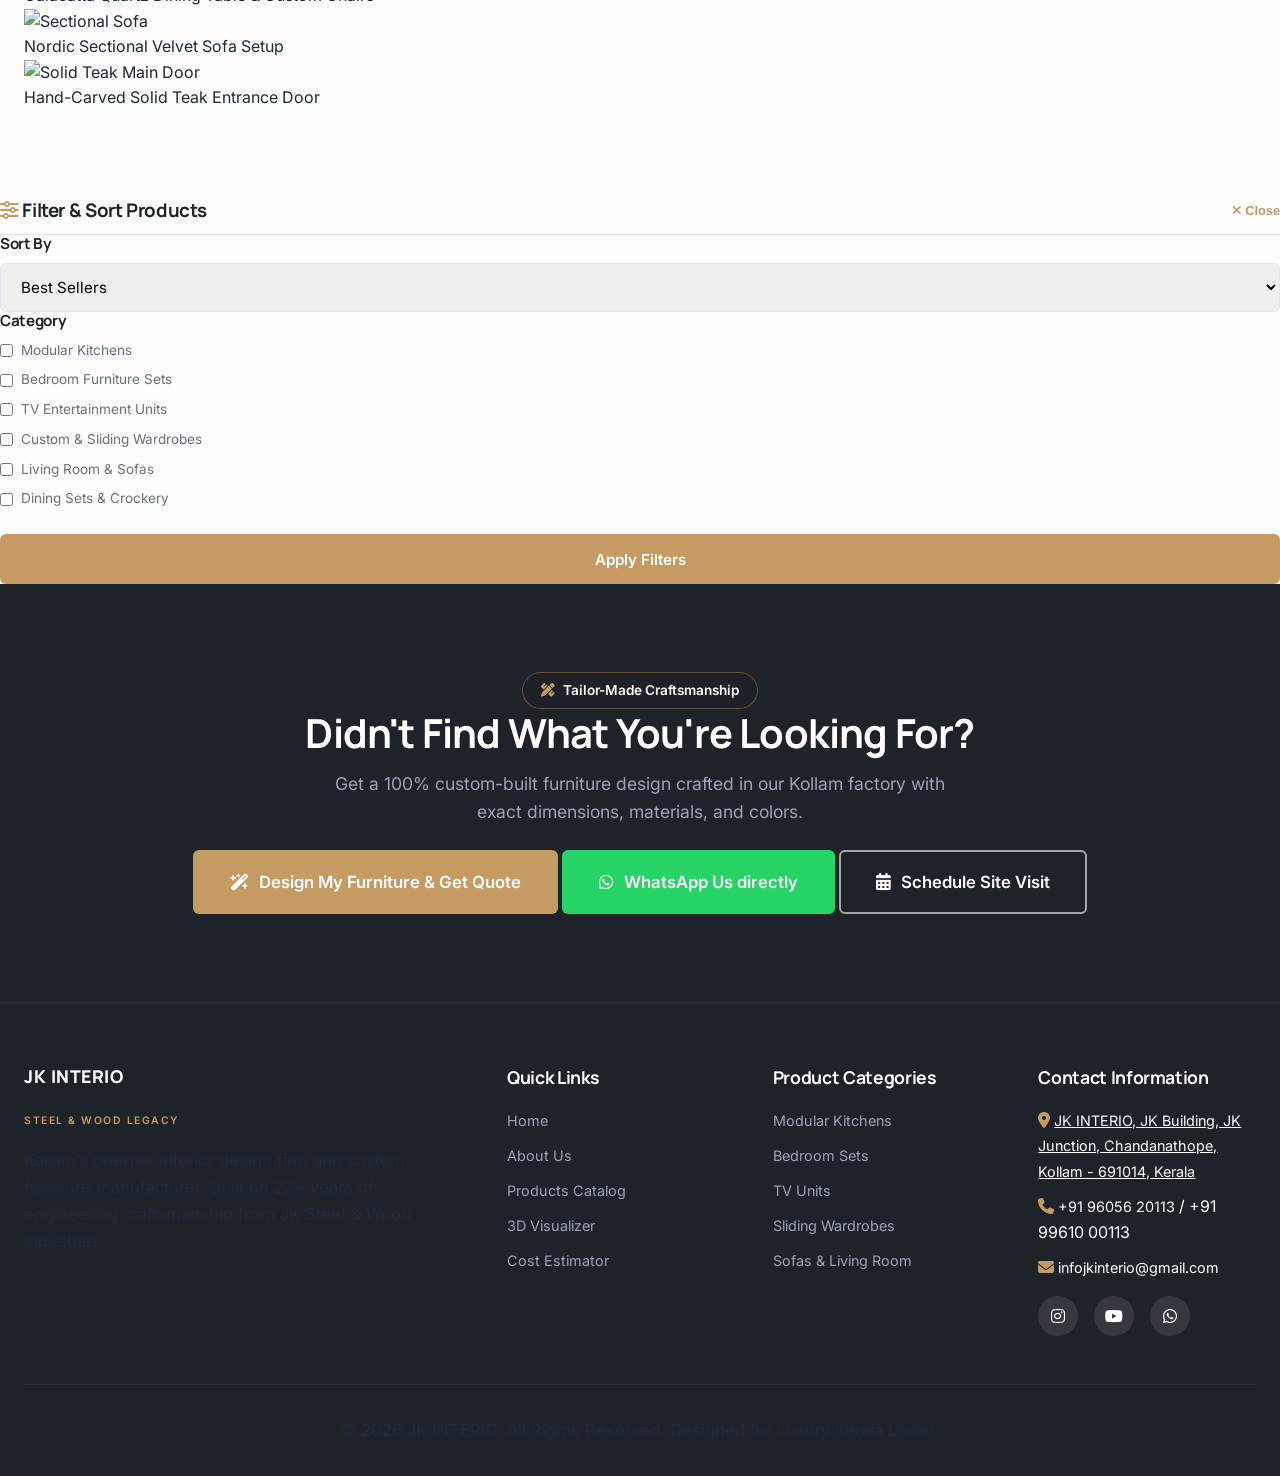
==== commit c925d725: "Redesign Products page into a high-end showroom with Featured Categories grid, color swatches, and P" ====
--- a/products.html
+++ b/products.html
@@ -55,16 +55,15 @@
         </div>
     </header>
 
-    <!-- Main Content Section: 1. Products Title -> 2. Search -> 3. Category Chips -->
+    <!-- Hero Section (Compact <= 250px) -->
     <section class="products-page-padding bg-fafafa" style="padding-bottom: 1.5rem;">
         <div class="container">
-            <!-- 1. Products Title & Subtitle -->
             <div class="mb-3">
-                <h1 style="font-family: var(--font-heading); font-size: 2.2rem; font-weight: 800; color: #1F2937; margin: 0; line-height: 1.1;">Products Catalog</h1>
-                <p style="color: #6B7280; margin-top: 0.3rem; font-size: 0.95rem;">Explore custom modular interiors and ready-made furniture collections.</p>
-            </div>
-
-            <!-- 2. Search Bar -->
+                <h1 style="font-family: var(--font-heading); font-size: 2.4rem; font-weight: 800; color: #1F2937; margin: 0; line-height: 1.1;">Our Products</h1>
+                <p style="color: #6B7280; margin-top: 0.3rem; font-size: 1rem;">Premium Furniture & Interior Solutions for Every Space</p>
+            </div>
+
+            <!-- Sticky Search Input Box -->
             <div class="catalog-search-wrapper mt-3">
                 <div class="search-input-group">
                     <i class="fa-solid fa-magnifying-glass search-icon"></i>
@@ -73,8 +72,8 @@
                 </div>
             </div>
 
-            <!-- 3. Category Chips (Swipeable Icon Cards) -->
-            <div class="cat-icon-scroll-wrapper mt-4">
+            <!-- Category Navigation Chips -->
+            <div class="cat-icon-scroll-wrapper mt-3">
                 <div class="cat-icon-grid">
                     <div class="cat-icon-card active" data-cat="all"><i class="fa-solid fa-grid-2"></i> <span>All Collections</span></div>
                     <div class="cat-icon-card" data-cat="kitchen"><i class="fa-solid fa-utensils"></i> <span>Modular Kitchens</span></div>
@@ -85,8 +84,105 @@
                     <div class="cat-icon-card" data-cat="dining"><i class="fa-solid fa-wine-glass"></i> <span>Dining</span></div>
                     <div class="cat-icon-card" data-cat="office"><i class="fa-solid fa-briefcase"></i> <span>Office Furniture</span></div>
                     <div class="cat-icon-card" data-cat="storage"><i class="fa-solid fa-boxes-stacked"></i> <span>Storage</span></div>
+                    <div class="cat-icon-card" data-cat="kids"><i class="fa-solid fa-child"></i> <span>Kids Furniture</span></div>
                     <div class="cat-icon-card" data-cat="custom"><i class="fa-solid fa-hammer"></i> <span>Custom Furniture</span></div>
-                </div>
+                    <div class="cat-icon-card" data-cat="commercial"><i class="fa-solid fa-building"></i> <span>Commercial</span></div>
+                </div>
+            </div>
+        </div>
+    </section>
+
+    <!-- Featured Categories Showcase Grid (4 Cols Desktop, 2 Tablet, 1 Mobile) -->
+    <section class="section-padding bg-white border-bottom">
+        <div class="container">
+            <div class="mb-4">
+                <h2 style="font-family: var(--font-heading); font-size: 1.8rem; font-weight: 800; color: #1F2937;">Explore Featured Categories</h2>
+                <p style="color: #6B7280;">Browse factory-crafted custom interiors and ready-to-ship furniture packages.</p>
+            </div>
+
+            <div class="showroom-cat-grid">
+                <!-- 1. Modular Kitchens -->
+                <a href="#products-catalog" class="showroom-cat-card" data-cat="kitchen">
+                    <img src="assets/images/after_kitchen.png" alt="Modular Kitchens" loading="lazy">
+                    <div class="showroom-cat-content">
+                        <span class="badge bg-gold mb-2">Popular</span>
+                        <h3 class="showroom-cat-title">🏡 Modular Kitchens</h3>
+                        <p class="showroom-cat-desc">Acrylic, PU Finish & BWP Marine Plywood Kitchen Systems.</p>
+                        <span class="btn btn-pill-outline btn-xs" style="color: #ffffff; border-color: rgba(255,255,255,0.6);">Explore Collection &rarr;</span>
+                    </div>
+                </a>
+
+                <!-- 2. Bedroom Sets -->
+                <a href="#products-catalog" class="showroom-cat-card" data-cat="bedroom">
+                    <img src="assets/images/after_living.png" alt="Bedroom Sets" loading="lazy">
+                    <div class="showroom-cat-content">
+                        <span class="badge bg-gold mb-2">Complete Set</span>
+                        <h3 class="showroom-cat-title">🛏 Bedroom Sets</h3>
+                        <p class="showroom-cat-desc">King Hydraulic Storage Beds, Wardrobes & Vanity Sets.</p>
+                        <span class="btn btn-pill-outline btn-xs" style="color: #ffffff; border-color: rgba(255,255,255,0.6);">Explore Collection &rarr;</span>
+                    </div>
+                </a>
+
+                <!-- 3. TV Units -->
+                <a href="#products-catalog" class="showroom-cat-card" data-cat="tv_unit">
+                    <img src="https://images.unsplash.com/photo-1600585154340-be6161a56a0c?auto=format&fit=crop&w=600&q=80" alt="TV Units" loading="lazy">
+                    <div class="showroom-cat-content">
+                        <span class="badge bg-gold mb-2">Trending</span>
+                        <h3 class="showroom-cat-title">📺 TV Units</h3>
+                        <p class="showroom-cat-desc">Floating Consoles, Fluted Wall Panels & LED Cove Units.</p>
+                        <span class="btn btn-pill-outline btn-xs" style="color: #ffffff; border-color: rgba(255,255,255,0.6);">Explore Collection &rarr;</span>
+                    </div>
+                </a>
+
+                <!-- 4. Wardrobes -->
+                <a href="#products-catalog" class="showroom-cat-card" data-cat="wardrobe">
+                    <img src="https://images.unsplash.com/photo-1558882224-dda166733046?auto=format&fit=crop&w=600&q=80" alt="Wardrobes" loading="lazy">
+                    <div class="showroom-cat-content">
+                        <h3 class="showroom-cat-title">🚪 Wardrobes</h3>
+                        <p class="showroom-cat-desc">Floor-to-Ceiling Tinted Glass & Lacquered Sliding Doors.</p>
+                        <span class="btn btn-pill-outline btn-xs" style="color: #ffffff; border-color: rgba(255,255,255,0.6);">Explore Collection &rarr;</span>
+                    </div>
+                </a>
+
+                <!-- 5. Living Room -->
+                <a href="#products-catalog" class="showroom-cat-card" data-cat="living">
+                    <img src="https://images.unsplash.com/photo-1555041469-a586c61ea9bc?auto=format&fit=crop&w=600&q=80" alt="Living Room Furniture" loading="lazy">
+                    <div class="showroom-cat-content">
+                        <h3 class="showroom-cat-title">🛋 Living Room</h3>
+                        <p class="showroom-cat-desc">L-Shape Velvet Sofas, Recliners & Nesting Coffee Tables.</p>
+                        <span class="btn btn-pill-outline btn-xs" style="color: #ffffff; border-color: rgba(255,255,255,0.6);">Explore Collection &rarr;</span>
+                    </div>
+                </a>
+
+                <!-- 6. Dining Furniture -->
+                <a href="#products-catalog" class="showroom-cat-card" data-cat="dining">
+                    <img src="https://images.unsplash.com/photo-1617806118233-18e1de247200?auto=format&fit=crop&w=600&q=80" alt="Dining Furniture" loading="lazy">
+                    <div class="showroom-cat-content">
+                        <h3 class="showroom-cat-title">🍽 Dining Furniture</h3>
+                        <p class="showroom-cat-desc">Italian Calacatta Quartz Tables & 6-Seater Solid Wood Sets.</p>
+                        <span class="btn btn-pill-outline btn-xs" style="color: #ffffff; border-color: rgba(255,255,255,0.6);">Explore Collection &rarr;</span>
+                    </div>
+                </a>
+
+                <!-- 7. Office Furniture -->
+                <a href="#products-catalog" class="showroom-cat-card" data-cat="office">
+                    <img src="https://images.unsplash.com/photo-1524758631624-e2822e304c36?auto=format&fit=crop&w=600&q=80" alt="Office Furniture" loading="lazy">
+                    <div class="showroom-cat-content">
+                        <h3 class="showroom-cat-title">💼 Office Furniture</h3>
+                        <p class="showroom-cat-desc">Executive Desks, Lumbar Chairs & Lockable File Cabinets.</p>
+                        <span class="btn btn-pill-outline btn-xs" style="color: #ffffff; border-color: rgba(255,255,255,0.6);">Explore Collection &rarr;</span>
+                    </div>
+                </a>
+
+                <!-- 8. Storage Solutions -->
+                <a href="#products-catalog" class="showroom-cat-card" data-cat="storage">
+                    <img src="https://images.unsplash.com/photo-1595428774223-ef52624120d2?auto=format&fit=crop&w=600&q=80" alt="Storage Solutions" loading="lazy">
+                    <div class="showroom-cat-content">
+                        <h3 class="showroom-cat-title">📚 Storage Solutions</h3>
+                        <p class="showroom-cat-desc">Shoe Benches, Display Crockery Units & Book Racks.</p>
+                        <span class="btn btn-pill-outline btn-xs" style="color: #ffffff; border-color: rgba(255,255,255,0.6);">Explore Collection &rarr;</span>
+                    </div>
+                </a>
             </div>
         </div>
     </section>
@@ -98,7 +194,7 @@
     </div>
 
     <!-- Main Product Catalog Grid Section -->
-    <section class="product-catalog-section section-padding bg-fafafa">
+    <section class="product-catalog-section section-padding bg-fafafa" id="products-catalog">
         <div class="container">
             <div class="catalog-layout">
                 <!-- Sidebar Filters (Desktop) -->
@@ -174,6 +270,11 @@
                                 <div>
                                     <span class="prod-cat">Modular Kitchen</span>
                                     <h4 class="prod-title">L-Shape Anti-Scratch Acrylic Modular Kitchen</h4>
+                                    <div class="color-swatch-dots">
+                                        <span class="color-dot" style="background:#ffffff;" title="Pure White"></span>
+                                        <span class="color-dot" style="background:#A37B45;" title="Teak Accent"></span>
+                                        <span class="color-dot" style="background:#374151;" title="Charcoal Grey"></span>
+                                    </div>
                                     <div class="prod-tags-flex">
                                         <span class="prod-tag">BWP Marine Ply</span>
                                         <span class="prod-tag">German Hardware</span>
@@ -206,6 +307,10 @@
                                 <div>
                                     <span class="prod-cat">Bedroom Set</span>
                                     <h4 class="prod-title">Royal Teak King Hydraulic Bedroom Package</h4>
+                                    <div class="color-swatch-dots">
+                                        <span class="color-dot" style="background:#A37B45;" title="Natural Teak"></span>
+                                        <span class="color-dot" style="background:#523C27;" title="Walnut Dark"></span>
+                                    </div>
                                     <div class="prod-tags-flex">
                                         <span class="prod-tag">Solid Teak Wood</span>
                                         <span class="prod-tag">Hydraulic Storage</span>
@@ -238,6 +343,10 @@
                                 <div>
                                     <span class="prod-cat">TV Units</span>
                                     <h4 class="prod-title">Entertainment Wall Unit with Teak Fluted Panels</h4>
+                                    <div class="color-swatch-dots">
+                                        <span class="color-dot" style="background:#A37B45;" title="Teak Louver"></span>
+                                        <span class="color-dot" style="background:#1E2229;" title="Matte Black"></span>
+                                    </div>
                                     <div class="prod-tags-flex">
                                         <span class="prod-tag">Fluted Panel</span>
                                         <span class="prod-tag">Warm LED Cove</span>
@@ -255,198 +364,6 @@
                                 </div>
                             </div>
                         </div>
-
-                        <!-- Product 4: Wardrobe -->
-                        <div class="product-card" data-cat="wardrobe" data-mat="glass" data-type="custom" data-price="115000">
-                            <div class="product-img-box">
-                                <span class="prod-badge">Trending</span>
-                                <div class="card-actions-top">
-                                    <button class="btn-circle-action btn-wishlist" aria-label="Add to wishlist"><i class="fa-regular fa-heart"></i></button>
-                                    <button class="btn-circle-action btn-share" aria-label="Share product"><i class="fa-solid fa-share-nodes"></i></button>
-                                </div>
-                                <img src="https://images.unsplash.com/photo-1558882224-dda166733046?auto=format&fit=crop&w=600&q=80" alt="Glass Sliding Wardrobe" loading="lazy">
-                            </div>
-                            <div class="product-info">
-                                <div>
-                                    <span class="prod-cat">Wardrobes</span>
-                                    <h4 class="prod-title">Lacquered Tinted Glass Sliding Wardrobe</h4>
-                                    <div class="prod-tags-flex">
-                                        <span class="prod-tag">Tinted Glass</span>
-                                        <span class="prod-tag">Motion Sensor</span>
-                                    </div>
-                                </div>
-                                <div>
-                                    <div class="price-box">
-                                        <span class="price-label">Custom Size</span>
-                                        <span class="price-val">₹ 1,15,000</span>
-                                    </div>
-                                    <div class="card-cta-group">
-                                        <button class="btn btn-pill-outline btn-quick-view" data-id="prod4">View Details</button>
-                                        <a href="https://wa.me/919605620113?text=Hi%20JK%20Interio%2C%20I%20am%20interested%20in%20Tinted%20Glass%20Wardrobe" target="_blank" class="btn btn-pill btn-charcoal"><i class="fa-brands fa-whatsapp"></i> Get Quote</a>
-                                    </div>
-                                </div>
-                            </div>
-                        </div>
-
-                        <!-- Product 5: Living Room Sofa -->
-                        <div class="product-card" data-cat="living" data-mat="teak" data-type="ready" data-price="68000">
-                            <div class="product-img-box">
-                                <span class="prod-badge bg-gold">Best Seller</span>
-                                <div class="card-actions-top">
-                                    <button class="btn-circle-action btn-wishlist" aria-label="Add to wishlist"><i class="fa-regular fa-heart"></i></button>
-                                    <button class="btn-circle-action btn-share" aria-label="Share product"><i class="fa-solid fa-share-nodes"></i></button>
-                                </div>
-                                <img src="https://images.unsplash.com/photo-1555041469-a586c61ea9bc?auto=format&fit=crop&w=600&q=80" alt="L-Shape Sofa Set" loading="lazy">
-                            </div>
-                            <div class="product-info">
-                                <div>
-                                    <span class="prod-cat">Living Room</span>
-                                    <h4 class="prod-title">Nordic L-Shape Sectional Fabric Sofa</h4>
-                                    <div class="prod-tags-flex">
-                                        <span class="prod-tag">6-Seater L-Shape</span>
-                                        <span class="prod-tag">Velvet Fabric</span>
-                                    </div>
-                                </div>
-                                <div>
-                                    <div class="price-box">
-                                        <span class="price-label">Ready Made</span>
-                                        <span class="price-val">₹ 68,000</span>
-                                    </div>
-                                    <div class="card-cta-group">
-                                        <button class="btn btn-pill-outline btn-quick-view" data-id="prod5">View Details</button>
-                                        <a href="https://wa.me/919605620113?text=Hi%20JK%20Interio%2C%20I%20am%20interested%20in%20Nordic%20L-Shape%20Sofa" target="_blank" class="btn btn-pill btn-charcoal"><i class="fa-brands fa-whatsapp"></i> Get Quote</a>
-                                    </div>
-                                </div>
-                            </div>
-                        </div>
-
-                        <!-- Product 6: Dining Set -->
-                        <div class="product-card" data-cat="dining" data-mat="quartz" data-type="ready" data-price="78000">
-                            <div class="product-img-box">
-                                <span class="prod-badge">Popular</span>
-                                <div class="card-actions-top">
-                                    <button class="btn-circle-action btn-wishlist" aria-label="Add to wishlist"><i class="fa-regular fa-heart"></i></button>
-                                    <button class="btn-circle-action btn-share" aria-label="Share product"><i class="fa-solid fa-share-nodes"></i></button>
-                                </div>
-                                <img src="https://images.unsplash.com/photo-1617806118233-18e1de247200?auto=format&fit=crop&w=600&q=80" alt="Marble Dining Set" loading="lazy">
-                            </div>
-                            <div class="product-info">
-                                <div>
-                                    <span class="prod-cat">Dining Furniture</span>
-                                    <h4 class="prod-title">Italian Calacatta Marble 6-Seater Dining Set</h4>
-                                    <div class="prod-tags-flex">
-                                        <span class="prod-tag">Calacatta Quartz</span>
-                                        <span class="prod-tag">6 Chairs Included</span>
-                                    </div>
-                                </div>
-                                <div>
-                                    <div class="price-box">
-                                        <span class="price-label">Package Price</span>
-                                        <span class="price-val">₹ 78,000</span>
-                                    </div>
-                                    <div class="card-cta-group">
-                                        <button class="btn btn-pill-outline btn-quick-view" data-id="prod6">View Details</button>
-                                        <a href="https://wa.me/919605620113?text=Hi%20JK%20Interio%2C%20I%20am%20interested%20in%20Italian%20Marble%20Dining%20Set" target="_blank" class="btn btn-pill btn-charcoal"><i class="fa-brands fa-whatsapp"></i> Get Quote</a>
-                                    </div>
-                                </div>
-                            </div>
-                        </div>
-
-                        <!-- Product 7: Office Desk -->
-                        <div class="product-card" data-cat="office" data-mat="bwp" data-type="ready" data-price="42000">
-                            <div class="product-img-box">
-                                <span class="prod-badge bg-gold">Executive</span>
-                                <div class="card-actions-top">
-                                    <button class="btn-circle-action btn-wishlist" aria-label="Add to wishlist"><i class="fa-regular fa-heart"></i></button>
-                                    <button class="btn-circle-action btn-share" aria-label="Share product"><i class="fa-solid fa-share-nodes"></i></button>
-                                </div>
-                                <img src="https://images.unsplash.com/photo-1524758631624-e2822e304c36?auto=format&fit=crop&w=600&q=80" alt="Executive Office Desk" loading="lazy">
-                            </div>
-                            <div class="product-info">
-                                <div>
-                                    <span class="prod-cat">Office Furniture</span>
-                                    <h4 class="prod-title">Executive Manager Desk & Ergonomic Chair</h4>
-                                    <div class="prod-tags-flex">
-                                        <span class="prod-tag">Lockable Storage</span>
-                                        <span class="prod-tag">Lumbar Mesh</span>
-                                    </div>
-                                </div>
-                                <div>
-                                    <div class="price-box">
-                                        <span class="price-label">Package Price</span>
-                                        <span class="price-val">₹ 42,000</span>
-                                    </div>
-                                    <div class="card-cta-group">
-                                        <button class="btn btn-pill-outline btn-quick-view" data-id="prod7">View Details</button>
-                                        <a href="https://wa.me/919605620113?text=Hi%20JK%20Interio%2C%20I%20am%20interested%20in%20Executive%20Office%20Desk" target="_blank" class="btn btn-pill btn-charcoal"><i class="fa-brands fa-whatsapp"></i> Get Quote</a>
-                                    </div>
-                                </div>
-                            </div>
-                        </div>
-
-                        <!-- Product 8: Storage Bench -->
-                        <div class="product-card" data-cat="storage" data-mat="teak" data-type="ready" data-price="28000">
-                            <div class="product-img-box">
-                                <span class="prod-badge">Space Saver</span>
-                                <div class="card-actions-top">
-                                    <button class="btn-circle-action btn-wishlist" aria-label="Add to wishlist"><i class="fa-regular fa-heart"></i></button>
-                                    <button class="btn-circle-action btn-share" aria-label="Share product"><i class="fa-solid fa-share-nodes"></i></button>
-                                </div>
-                                <img src="https://images.unsplash.com/photo-1595428774223-ef52624120d2?auto=format&fit=crop&w=600&q=80" alt="Shoe Storage Cabinet" loading="lazy">
-                            </div>
-                            <div class="product-info">
-                                <div>
-                                    <span class="prod-cat">Storage Furniture</span>
-                                    <h4 class="prod-title">Cushioned Entryway Shoe Storage Bench</h4>
-                                    <div class="prod-tags-flex">
-                                        <span class="prod-tag">24 Pairs Capacity</span>
-                                        <span class="prod-tag">Seating Cushion</span>
-                                    </div>
-                                </div>
-                                <div>
-                                    <div class="price-box">
-                                        <span class="price-label">Ready Made</span>
-                                        <span class="price-val">₹ 28,000</span>
-                                    </div>
-                                    <div class="card-cta-group">
-                                        <button class="btn btn-pill-outline btn-quick-view" data-id="prod8">View Details</button>
-                                        <a href="https://wa.me/919605620113?text=Hi%20JK%20Interio%2C%20I%20am%20interested%20in%20Cushioned%20Shoe%20Rack" target="_blank" class="btn btn-pill btn-charcoal"><i class="fa-brands fa-whatsapp"></i> Get Quote</a>
-                                    </div>
-                                </div>
-                            </div>
-                        </div>
-
-                        <!-- Product 9: Custom Main Door -->
-                        <div class="product-card" data-cat="custom" data-mat="teak" data-type="custom" data-price="95000">
-                            <div class="product-img-box">
-                                <span class="prod-badge bg-gold">Heritage Wood</span>
-                                <div class="card-actions-top">
-                                    <button class="btn-circle-action btn-wishlist" aria-label="Add to wishlist"><i class="fa-regular fa-heart"></i></button>
-                                    <button class="btn-circle-action btn-share" aria-label="Share product"><i class="fa-solid fa-share-nodes"></i></button>
-                                </div>
-                                <img src="https://images.unsplash.com/photo-1513694203232-719a280e022f?auto=format&fit=crop&w=600&q=80" alt="Carved Teak Door" loading="lazy">
-                            </div>
-                            <div class="product-info">
-                                <div>
-                                    <span class="prod-cat">Custom Furniture</span>
-                                    <h4 class="prod-title">Hand-Carved Solid Teak Main Entrance Door</h4>
-                                    <div class="prod-tags-flex">
-                                        <span class="prod-tag">Solid Teak Wood</span>
-                                        <span class="prod-tag">Hand Carved</span>
-                                    </div>
-                                </div>
-                                <div>
-                                    <div class="price-box">
-                                        <span class="price-label">Custom Size</span>
-                                        <span class="price-val">₹ 95,000</span>
-                                    </div>
-                                    <div class="card-cta-group">
-                                        <button class="btn btn-pill-outline btn-quick-view" data-id="prod9">View Details</button>
-                                        <a href="https://wa.me/919605620113?text=Hi%20JK%20Interio%2C%20I%20am%20interested%20in%20Solid%20Teak%20Main%20Door" target="_blank" class="btn btn-pill btn-charcoal"><i class="fa-brands fa-whatsapp"></i> Get Quote</a>
-                                    </div>
-                                </div>
-                            </div>
-                        </div>
                     </div>
 
                     <!-- Load More Products CTA -->
@@ -454,6 +371,44 @@
                         <button class="btn btn-pill-outline btn-lg" id="load-more-btn"><i class="fa-solid fa-rotate-right"></i> Load More Products</button>
                     </div>
                 </main>
+            </div>
+        </div>
+    </section>
+
+    <!-- Inspiration Gallery (Pinterest-Style Masonry Grid) -->
+    <section class="section-padding bg-white">
+        <div class="container">
+            <div class="text-center mb-4">
+                <span class="badge bg-gold mb-2"><i class="fa-solid fa-images"></i> Design Inspiration</span>
+                <h2 style="font-family: var(--font-heading); font-size: 2rem; font-weight: 800; color: #1F2937;">Pinterest-Style Showcase</h2>
+                <p style="color: #6B7280;">Real interior design projects executed across Kerala homes.</p>
+            </div>
+
+            <div class="inspiration-masonry">
+                <div class="masonry-item">
+                    <img src="assets/images/after_kitchen.png" alt="Acrylic Kitchen Design" loading="lazy">
+                    <div class="masonry-caption">Acrylic Modular Kitchen with Breakfast Counter</div>
+                </div>
+                <div class="masonry-item">
+                    <img src="assets/images/after_living.png" alt="Living Room Concept" loading="lazy">
+                    <div class="masonry-caption">Modern Living Room & Fluted TV Wall</div>
+                </div>
+                <div class="masonry-item">
+                    <img src="https://images.unsplash.com/photo-1558882224-dda166733046?auto=format&fit=crop&w=600&q=80" alt="Tinted Glass Wardrobe" loading="lazy">
+                    <div class="masonry-caption">Floor-to-Ceiling Tinted Glass Sliding Wardrobe</div>
+                </div>
+                <div class="masonry-item">
+                    <img src="https://images.unsplash.com/photo-1617806118233-18e1de247200?auto=format&fit=crop&w=600&q=80" alt="Marble Dining Room" loading="lazy">
+                    <div class="masonry-caption">Calacatta Quartz Dining Table & Custom Chairs</div>
+                </div>
+                <div class="masonry-item">
+                    <img src="https://images.unsplash.com/photo-1555041469-a586c61ea9bc?auto=format&fit=crop&w=600&q=80" alt="Sectional Sofa" loading="lazy">
+                    <div class="masonry-caption">Nordic Sectional Velvet Sofa Setup</div>
+                </div>
+                <div class="masonry-item">
+                    <img src="https://images.unsplash.com/photo-1513694203232-719a280e022f?auto=format&fit=crop&w=600&q=80" alt="Solid Teak Main Door" loading="lazy">
+                    <div class="masonry-caption">Hand-Carved Solid Teak Entrance Door</div>
+                </div>
             </div>
         </div>
     </section>
--- a/assets/css/style.css
+++ b/assets/css/style.css
@@ -2644,5 +2644,188 @@
     padding-top: 4.8rem;
 }
 
-
-
+/* Featured Categories Grid (4 cols desktop, 2 tablet, 1 mobile) */
+.showroom-cat-grid {
+    display: grid;
+    grid-template-columns: repeat(4, 1fr);
+    gap: 1.5rem;
+}
+
+@media (max-width: 1024px) {
+    .showroom-cat-grid { grid-template-columns: repeat(2, 1fr); }
+}
+
+@media (max-width: 576px) {
+    .showroom-cat-grid { grid-template-columns: 1fr; }
+}
+
+.showroom-cat-card {
+    position: relative;
+    border-radius: 18px;
+    overflow: hidden;
+    height: 280px;
+    background: #ffffff;
+    box-shadow: 0 4px 15px rgba(0, 0, 0, 0.04);
+    transition: var(--transition-smooth);
+    display: flex;
+    flex-direction: column;
+    justify-content: flex-end;
+    padding: 1.5rem;
+    color: #ffffff;
+    text-decoration: none;
+}
+
+.showroom-cat-card img {
+    position: absolute;
+    inset: 0;
+    width: 100%;
+    height: 100%;
+    object-fit: cover;
+    transition: transform 0.5s ease;
+    z-index: 1;
+}
+
+.showroom-cat-card::after {
+    content: '';
+    position: absolute;
+    inset: 0;
+    background: linear-gradient(to top, rgba(0, 0, 0, 0.85) 0%, rgba(0, 0, 0, 0.2) 60%, transparent 100%);
+    z-index: 2;
+}
+
+.showroom-cat-card:hover img {
+    transform: scale(1.08);
+}
+
+.showroom-cat-content {
+    position: relative;
+    z-index: 3;
+}
+
+.showroom-cat-title {
+    font-family: var(--font-heading);
+    font-size: 1.25rem;
+    font-weight: 700;
+    color: #ffffff;
+    margin-bottom: 0.3rem;
+}
+
+.showroom-cat-desc {
+    font-size: 0.82rem;
+    color: rgba(255, 255, 255, 0.85);
+    margin-bottom: 0.8rem;
+    display: -webkit-box;
+    -webkit-line-clamp: 2;
+    -webkit-box-orient: vertical;
+    overflow: hidden;
+}
+
+/* Showroom Collection Banners */
+.collection-banner {
+    position: relative;
+    border-radius: 20px;
+    overflow: hidden;
+    min-height: 280px;
+    display: flex;
+    align-items: center;
+    padding: 2.5rem;
+    color: #ffffff;
+    background-size: cover;
+    background-position: center;
+    margin-bottom: 2rem;
+    box-shadow: 0 6px 25px rgba(0, 0, 0, 0.08);
+}
+
+.collection-banner::after {
+    content: '';
+    position: absolute;
+    inset: 0;
+    background: linear-gradient(90deg, rgba(18, 21, 27, 0.9) 0%, rgba(18, 21, 27, 0.5) 60%, transparent 100%);
+}
+
+.collection-banner-content {
+    position: relative;
+    z-index: 2;
+    max-width: 550px;
+}
+
+/* Color Swatches Dots */
+.color-swatch-dots {
+    display: flex;
+    gap: 0.4rem;
+    align-items: center;
+    margin: 0.5rem 0;
+}
+
+.color-dot {
+    width: 14px;
+    height: 14px;
+    border-radius: 50%;
+    border: 1px solid #D1D5DB;
+    display: inline-block;
+    cursor: pointer;
+}
+
+/* Inspiration Masonry Grid */
+.inspiration-masonry {
+    column-count: 3;
+    column-gap: 1.5rem;
+}
+
+@media (max-width: 900px) {
+    .inspiration-masonry { column-count: 2; }
+}
+
+@media (max-width: 500px) {
+    .inspiration-masonry { column-count: 1; }
+}
+
+.masonry-item {
+    break-inside: avoid;
+    margin-bottom: 1.5rem;
+    border-radius: 16px;
+    overflow: hidden;
+    position: relative;
+    background: #ffffff;
+    box-shadow: 0 4px 15px rgba(0,0,0,0.03);
+}
+
+.masonry-item img {
+    width: 100%;
+    display: block;
+    border-radius: 16px;
+    transition: transform 0.4s ease;
+}
+
+.masonry-item:hover img {
+    transform: scale(1.04);
+}
+
+.masonry-caption {
+    padding: 0.8rem 1rem;
+    font-size: 0.85rem;
+    font-weight: 600;
+    color: #1F2937;
+}
+
+/* Floating Compare Drawer */
+.compare-drawer-overlay {
+    position: fixed;
+    bottom: 0;
+    left: 0;
+    width: 100%;
+    background: #ffffff;
+    border-top: 2px solid var(--forest-green);
+    box-shadow: 0 -10px 30px rgba(0, 0, 0, 0.15);
+    z-index: 2500;
+    transform: translateY(100%);
+    transition: transform 0.35s cubic-bezier(0.25, 0.8, 0.25, 1);
+    padding: 1.2rem;
+}
+
+.compare-drawer-overlay.active {
+    transform: translateY(0);
+}
+
+
+
